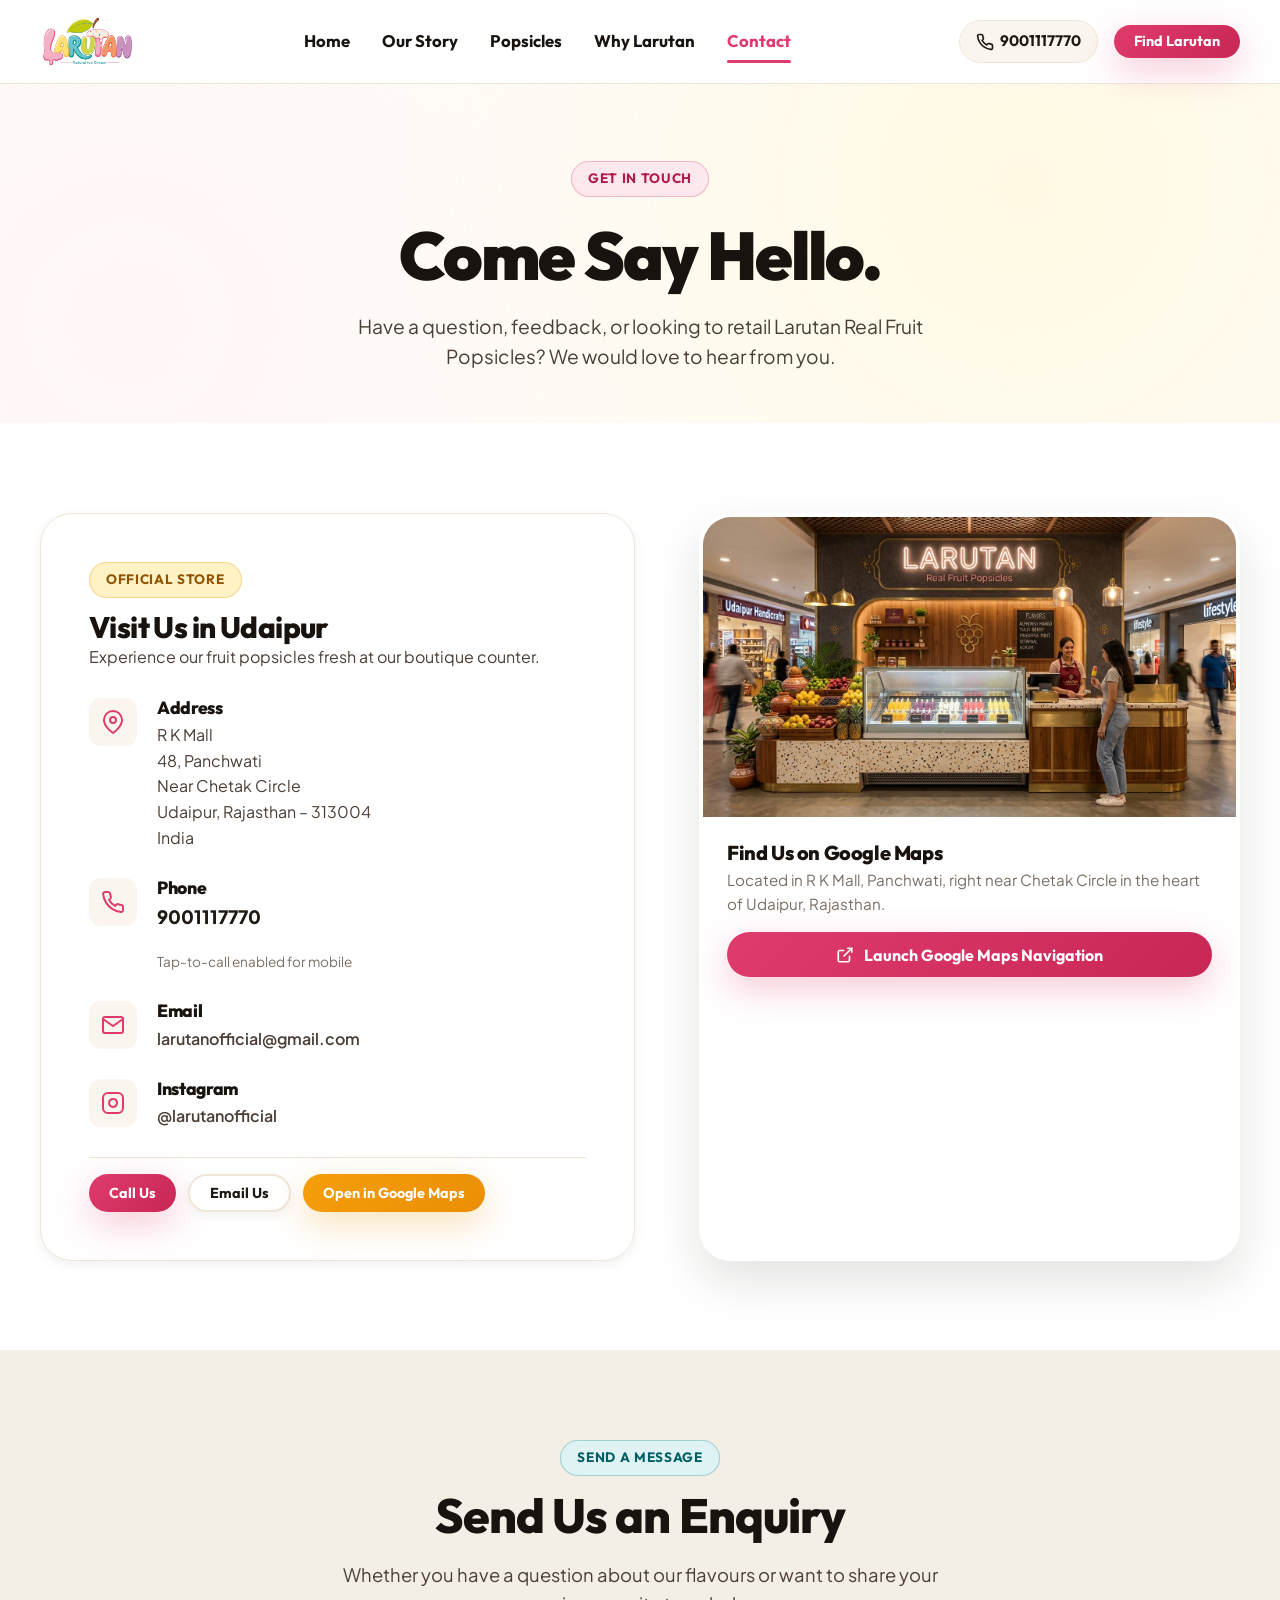
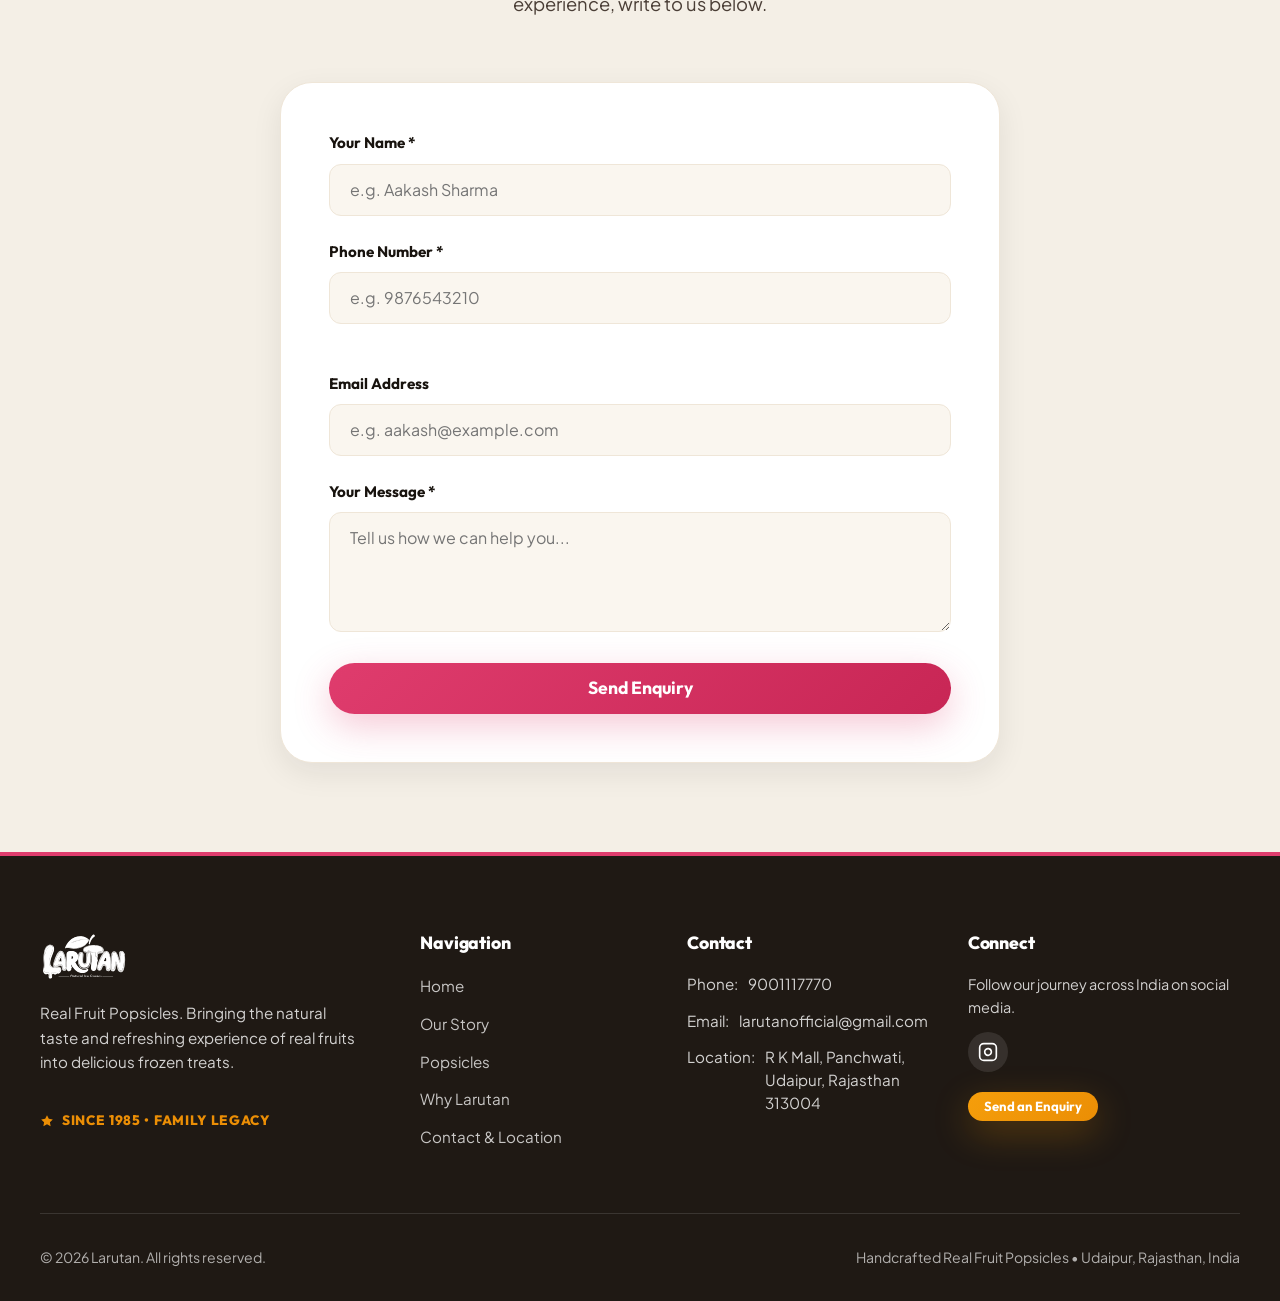
==== contact.html @ 9664867b "refactor(contact): remove business enquiry form and streamline contact channels" ====
<!DOCTYPE html>
<html lang="en">
<head>
  <meta charset="UTF-8">
  <meta name="viewport" content="width=device-width, initial-scale=1.0">
  <title>Contact Us | Larutan Real Fruit Popsicles — Udaipur, Rajasthan</title>
  <meta name="description" content="Get in touch with Larutan Real Fruit Popsicles. Visit our store at R K Mall Panchwati Udaipur, call 9001117770, or send us an enquiry online.">
  <meta name="keywords" content="Contact Larutan, Larutan Udaipur address, Larutan phone number, R K Mall Udaipur ice cream, Real fruit popsicles Udaipur">
  <meta name="author" content="Larutan">

  <!-- Open Graph / Social Sharing -->
  <meta property="og:type" content="website">
  <meta property="og:url" content="https://larutan.in/contact.html">
  <meta property="og:title" content="Contact Us | Larutan Real Fruit Popsicles">
  <meta property="og:description" content="Visit us at R K Mall Udaipur or reach out by phone, email, or our online enquiry form.">
  <meta property="og:image" content="assets/images/storefront-udaipur.jpg">

  <!-- Favicon -->
  <link rel="icon" type="image/svg+xml" href="favicon.svg">

  <!-- Stylesheet -->
  <link rel="stylesheet" href="assets/css/main.css">
</head>
<body>

  <!-- Header -->
  <header class="site-header">
    <div class="container header-container">
      <a href="index.html" class="brand-logo" aria-label="Larutan Real Fruit Popsicles Home">
        <img src="assets/images/logo.svg" alt="Larutan — Real Fruit Popsicles" class="brand-logo-img" width="160" height="52">
      </a>

      <nav class="nav-desktop" aria-label="Main Navigation">
        <a href="index.html" class="nav-link">Home</a>
        <a href="story.html" class="nav-link">Our Story</a>
        <a href="popsicles.html" class="nav-link">Popsicles</a>
        <a href="why-larutan.html" class="nav-link">Why Larutan</a>
        <a href="contact.html" class="nav-link active">Contact</a>
      </nav>

      <div class="header-actions">
        <a href="tel:9001117770" class="header-phone-link" aria-label="Call Larutan">
          <svg width="18" height="18" viewBox="0 0 24 24" fill="none" stroke="currentColor" stroke-width="2.2" stroke-linecap="round" stroke-linejoin="round">
            <path d="M22 16.92v3a2 2 0 0 1-2.18 2 19.79 19.79 0 0 1-8.63-3.07 19.5 19.5 0 0 1-6-6 19.79 19.79 0 0 1-3.07-8.67A2 2 0 0 1 4.11 2h3a2 2 0 0 1 2 1.72 12.84 12.84 0 0 0 .7 2.81 2 2 0 0 1-.45 2.11L8.09 9.91a16 16 0 0 0 6 6l1.27-1.27a2 2 0 0 1 2.11-.45 12.84 12.84 0 0 0 2.81.7A2 2 0 0 1 22 16.92z"></path>
          </svg>
          <span>9001117770</span>
        </a>
        <a href="contact.html" class="btn btn-primary btn-sm">Find Larutan</a>

        <button class="hamburger-btn" aria-label="Toggle Mobile Menu" aria-expanded="false" aria-controls="mobile-drawer">
          <span class="hamburger-line"></span>
          <span class="hamburger-line"></span>
          <span class="hamburger-line"></span>
        </button>
      </div>
    </div>
  </header>

  <!-- Mobile Drawer -->
  <div class="drawer-overlay"></div>
  <aside class="mobile-drawer" id="mobile-drawer" aria-label="Mobile Navigation Drawer">
    <div class="mobile-drawer-top">
      <nav class="mobile-nav-list">
        <a href="index.html" class="mobile-nav-link">Home</a>
        <a href="story.html" class="mobile-nav-link">Our Story</a>
        <a href="popsicles.html" class="mobile-nav-link">Popsicles</a>
        <a href="why-larutan.html" class="mobile-nav-link">Why Larutan</a>
        <a href="contact.html" class="mobile-nav-link active">Contact</a>
      </nav>
    </div>
    <div class="mobile-drawer-footer">
      <a href="tel:9001117770" class="mobile-contact-pill">
        <svg width="20" height="20" viewBox="0 0 24 24" fill="none" stroke="currentColor" stroke-width="2">
          <path d="M22 16.92v3a2 2 0 0 1-2.18 2 19.79 19.79 0 0 1-8.63-3.07 19.5 19.5 0 0 1-6-6 19.79 19.79 0 0 1-3.07-8.67A2 2 0 0 1 4.11 2h3a2 2 0 0 1 2 1.72 12.84 12.84 0 0 0 .7 2.81 2 2 0 0 1-.45 2.11L8.09 9.91a16 16 0 0 0 6 6l1.27-1.27a2 2 0 0 1 2.11-.45 12.84 12.84 0 0 0 2.81.7A2 2 0 0 1 22 16.92z"></path>
        </svg>
        <span>9001117770</span>
      </a>
      <a href="mailto:larutanofficial@gmail.com" class="mobile-contact-pill">
        <svg width="20" height="20" viewBox="0 0 24 24" fill="none" stroke="currentColor" stroke-width="2">
          <path d="M4 4h16c1.1 0 2 .9 2 2v12c0 1.1-.9 2-2 2H4c-1.1 0-2-.9-2-2V6c0-1.1.9-2 2-2z"></path>
          <polyline points="22,6 12,13 2,6"></polyline>
        </svg>
        <span>larutanofficial@gmail.com</span>
      </a>
      <a href="contact.html" class="btn btn-primary" style="width: 100%; margin-top: 0.5rem;">Visit Us in Udaipur</a>
    </div>
  </aside>

  <main>
    <!-- Page Hero -->
    <section class="page-hero">
      <div class="container">
        <span class="badge badge-strawberry" style="margin-bottom: 1.25rem;">Get in Touch</span>
        <h1 class="page-hero-title">Come Say Hello.</h1>
        <p class="page-hero-subtitle">
          Have a question, feedback, or looking to retail Larutan Real Fruit Popsicles? We would love to hear from you.
        </p>
      </div>
    </section>

    <!-- Contact Details & Map Grid -->
    <section class="section section-white">
      <div class="container contact-grid">

        <!-- Left Column: Contact Cards -->
        <div class="contact-info-card">
          <div>
            <span class="badge badge-heritage" style="margin-bottom: 0.75rem;">Official Store</span>
            <h3>Visit Us in Udaipur</h3>
            <p>Experience our fruit popsicles fresh at our boutique counter.</p>
          </div>

          <!-- Address -->
          <div class="contact-detail-item">
            <div class="contact-icon">
              <svg width="24" height="24" viewBox="0 0 24 24" fill="none" stroke="currentColor" stroke-width="2">
                <path d="M21 10c0 7-9 13-9 13s-9-6-9-13a9 9 0 0 1 18 0z"></path>
                <circle cx="12" cy="10" r="3"></circle>
              </svg>
            </div>
            <div class="contact-detail-content">
              <h4>Address</h4>
              <p>
                R K Mall<br>
                48, Panchwati<br>
                Near Chetak Circle<br>
                Udaipur, Rajasthan – 313004<br>
                India
              </p>
            </div>
          </div>

          <!-- Phone -->
          <div class="contact-detail-item">
            <div class="contact-icon">
              <svg width="24" height="24" viewBox="0 0 24 24" fill="none" stroke="currentColor" stroke-width="2">
                <path d="M22 16.92v3a2 2 0 0 1-2.18 2 19.79 19.79 0 0 1-8.63-3.07 19.5 19.5 0 0 1-6-6 19.79 19.79 0 0 1-3.07-8.67A2 2 0 0 1 4.11 2h3a2 2 0 0 1 2 1.72 12.84 12.84 0 0 0 .7 2.81 2 2 0 0 1-.45 2.11L8.09 9.91a16 16 0 0 0 6 6l1.27-1.27a2 2 0 0 1 2.11-.45 12.84 12.84 0 0 0 2.81.7A2 2 0 0 1 22 16.92z"></path>
              </svg>
            </div>
            <div class="contact-detail-content">
              <h4>Phone</h4>
              <p><a href="tel:9001117770" style="font-weight: 800; color: var(--text-dark); font-size: 1.15rem;">9001117770</a></p>
              <span style="font-size: 0.85rem; color: var(--text-muted);">Tap-to-call enabled for mobile</span>
            </div>
          </div>

          <!-- Email -->
          <div class="contact-detail-item">
            <div class="contact-icon">
              <svg width="24" height="24" viewBox="0 0 24 24" fill="none" stroke="currentColor" stroke-width="2">
                <path d="M4 4h16c1.1 0 2 .9 2 2v12c0 1.1-.9 2-2 2H4c-1.1 0-2-.9-2-2V6c0-1.1.9-2 2-2z"></path>
                <polyline points="22,6 12,13 2,6"></polyline>
              </svg>
            </div>
            <div class="contact-detail-content">
              <h4>Email</h4>
              <p><a href="mailto:larutanofficial@gmail.com" style="font-weight: 600;">larutanofficial@gmail.com</a></p>
            </div>
          </div>

          <!-- Instagram -->
          <div class="contact-detail-item">
            <div class="contact-icon">
              <svg width="24" height="24" viewBox="0 0 24 24" fill="none" stroke="currentColor" stroke-width="2">
                <rect x="2" y="2" width="20" height="20" rx="5" ry="5"></rect>
                <path d="M16 11.37A4 4 0 1 1 12.63 8 4 4 0 0 1 16 11.37z"></path>
                <line x1="17.5" y1="6.5" x2="17.51" y2="6.5"></line>
              </svg>
            </div>
            <div class="contact-detail-content">
              <h4>Instagram</h4>
              <p><a href="https://www.instagram.com/larutanofficial" target="_blank" rel="noopener noreferrer" style="font-weight: 600;">@larutanofficial</a></p>
            </div>
          </div>

          <div class="contact-actions-bar">
            <a href="tel:9001117770" class="btn btn-primary btn-sm">Call Us</a>
            <a href="mailto:larutanofficial@gmail.com" class="btn btn-secondary btn-sm">Email Us</a>
            <a href="https://share.google/eqdsOeeqn8STSRf2m" target="_blank" rel="noopener noreferrer" class="btn btn-mango btn-sm">Open in Google Maps</a>
          </div>
        </div>

        <!-- Right Column: Interactive Storefront Showcase & Google Maps -->
        <div class="storefront-showcase">
          <img src="assets/images/storefront-udaipur.jpg" alt="Larutan Boutique at R K Mall Panchwati Udaipur" class="storefront-img" width="600" height="340">
          <div class="storefront-meta">
            <h4>Find Us on Google Maps</h4>
            <p>
              Located in R K Mall, Panchwati, right near Chetak Circle in the heart of Udaipur, Rajasthan.
            </p>
            <div style="margin-top: 1rem;">
              <a href="https://share.google/eqdsOeeqn8STSRf2m" target="_blank" rel="noopener noreferrer" class="btn btn-primary" style="width: 100%;">
                <svg width="18" height="18" viewBox="0 0 24 24" fill="none" stroke="currentColor" stroke-width="2.2">
                  <path d="M18 13v6a2 2 0 0 1-2 2H5a2 2 0 0 1-2-2V8a2 2 0 0 1 2-2h6"></path>
                  <polyline points="15 3 21 3 21 9"></polyline>
                  <line x1="10" y1="14" x2="21" y2="3"></line>
                </svg>
                Launch Google Maps Navigation
              </a>
            </div>
          </div>
        </div>

      </div>
    </section>

    <!-- Enquiry Form Section -->
    <section class="section section-sand" id="enquiry">
      <div class="container" style="max-width: 800px;">
        <div class="section-header">
          <span class="badge badge-teal section-pretitle">Send a Message</span>
          <h2 class="section-title">Send Us an Enquiry</h2>
          <p class="section-desc">
            Whether you have a question about our flavours or want to share your experience, write to us below.
          </p>
        </div>

        <div class="form-card">
          <form class="larutan-form" novalidate>
            <div class="form-group">
              <label for="enquiry-name" class="form-label">Your Name *</label>
              <input type="text" id="enquiry-name" name="name" class="form-control" placeholder="e.g. Aakash Sharma" required>
            </div>

            <div style="display: grid; grid-template-columns: 1fr; gap: 1.5rem;" class="form-grid-2">
              <div class="form-group">
                <label for="enquiry-phone" class="form-label">Phone Number *</label>
                <input type="tel" id="enquiry-phone" name="phone" class="form-control" placeholder="e.g. 9876543210" required>
              </div>

              <div class="form-group">
                <label for="enquiry-email" class="form-label">Email Address</label>
                <input type="email" id="enquiry-email" name="email" class="form-control" placeholder="e.g. aakash@example.com">
              </div>
            </div>

            <div class="form-group">
              <label for="enquiry-message" class="form-label">Your Message *</label>
              <textarea id="enquiry-message" name="message" class="form-control" placeholder="Tell us how we can help you..." rows="4" required></textarea>
            </div>

            <button type="submit" class="btn btn-primary btn-lg" style="width: 100%;">
              Send Enquiry
            </button>
          </form>
        </div>
      </div>
    </section>

  </main>

  <!-- Footer -->
  <footer class="site-footer">
    <div class="container">
      <div class="footer-top-grid">
        <div class="footer-brand-col">
          <a href="index.html" aria-label="Larutan Home">
            <img src="assets/images/logo.svg" alt="Larutan" class="footer-logo-img" width="150" height="50">
          </a>
          <p class="footer-brand-tagline">
            Real Fruit Popsicles. Bringing the natural taste and refreshing experience of real fruits into delicious frozen treats.
          </p>
          <div class="footer-legacy-badge">
            <svg width="14" height="14" viewBox="0 0 24 24" fill="currentColor">
              <path d="M12 2l3.09 6.26L22 9.27l-5 4.87 1.18 6.88L12 17.77l-6.18 3.25L7 14.14 2 9.27l6.91-1.01L12 2z"/>
            </svg>
            Since 1985 • Family Legacy
          </div>
        </div>

        <div>
          <h4 class="footer-col-title">Navigation</h4>
          <ul class="footer-nav-list">
            <li><a href="index.html" class="footer-nav-link">Home</a></li>
            <li><a href="story.html" class="footer-nav-link">Our Story</a></li>
            <li><a href="popsicles.html" class="footer-nav-link">Popsicles</a></li>
            <li><a href="why-larutan.html" class="footer-nav-link">Why Larutan</a></li>
            <li><a href="contact.html" class="footer-nav-link">Contact & Location</a></li>
          </ul>
        </div>

        <div>
          <h4 class="footer-col-title">Contact</h4>
          <ul class="footer-contact-list">
            <li class="footer-contact-item">
              <span>Phone:</span>
              <a href="tel:9001117770">9001117770</a>
            </li>
            <li class="footer-contact-item">
              <span>Email:</span>
              <a href="mailto:larutanofficial@gmail.com">larutanofficial@gmail.com</a>
            </li>
            <li class="footer-contact-item">
              <span>Location:</span>
              <span>R K Mall, Panchwati, Udaipur, Rajasthan 313004</span>
            </li>
          </ul>
        </div>

        <div>
          <h4 class="footer-col-title">Connect</h4>
          <p style="font-size: 0.9rem; opacity: 0.8; margin-bottom: 0.75rem;">
            Follow our journey across India on social media.
          </p>
          <div class="footer-social-box">
            <a href="https://www.instagram.com/larutanofficial" target="_blank" rel="noopener noreferrer" class="footer-social-link" aria-label="Larutan on Instagram">
              <svg width="20" height="20" viewBox="0 0 24 24" fill="none" stroke="currentColor" stroke-width="2">
                <rect x="2" y="2" width="20" height="20" rx="5" ry="5"></rect>
                <path d="M16 11.37A4 4 0 1 1 12.63 8 4 4 0 0 1 16 11.37z"></path>
                <line x1="17.5" y1="6.5" x2="17.51" y2="6.5"></line>
              </svg>
            </a>
          </div>
          <div style="margin-top: 1.25rem;">
            <a href="contact.html#enquiry" class="btn btn-mango btn-sm" style="font-size: 0.82rem; padding: 0.5rem 1rem;">Send an Enquiry</a>
          </div>
        </div>
      </div>

      <div class="footer-bottom">
        <div>
          © 2026 Larutan. All rights reserved.
        </div>
        <div>
          Handcrafted Real Fruit Popsicles • Udaipur, Rajasthan, India
        </div>
      </div>
    </div>
  </footer>

  <script src="assets/js/main.js"></script>
</body>
</html>
---- assets/css/main.css ----
/* ==========================================================================
   LARUTAN — REAL FRUIT POPSICLES
   Premium Brand Website Stylesheet
   Designed with Indian Fruit Culture, Summer Nostalgia & Modern FMCG Branding
   ========================================================================== */

/* --- Google Fonts Import --- */
@import url("https://fonts.googleapis.com/css2?family=Outfit:wght@400;500;600;700;800;900&family=Plus+Jakarta+Sans:wght@400;500;600;700;800&display=swap");

/* --- CSS Variables / Design Tokens --- */
:root {
  /* Neutral / Surface Palette */
  --bg-cream: #FFFDF9;
  --bg-warm: #FAF6EF;
  --bg-sand: #F4EFE6;
  --bg-white: #FFFFFF;
  --surface-card: #FFFFFF;
  --surface-translucent: rgba(255, 255, 255, 0.88);
  --surface-dark-translucent: rgba(31, 25, 20, 0.85);

  /* Typography / Text Palette */
  --text-dark: #1F1914;
  --text-heading: #18130E;
  --text-body: #4A3E36;
  --text-muted: #7A6F66;
  --text-light: #FAF6EF;

  /* Fruit Accent Palette (Harmonized with Larutan Logo) */
  --mango-primary: #EB8E05;
  --mango-light: #FFF2C4;
  --mango-glow: rgba(235, 142, 5, 0.25);

  --strawberry-primary: #DF3C6D;
  --strawberry-light: #FDE8EE;
  --strawberry-glow: rgba(223, 60, 109, 0.25);

  --watermelon-primary: #E0432C;
  --watermelon-light: #FDEAE7;
  --watermelon-glow: rgba(224, 67, 44, 0.25);

  --lime-primary: #6E9922;
  --lime-light: #EFF6E2;
  --lime-glow: rgba(110, 153, 34, 0.25);

  --teal-primary: #008289;
  --teal-light: #E0F3F4;
  --teal-glow: rgba(0, 130, 137, 0.25);

  --jamun-primary: #933C89;
  --jamun-light: #F6EAF4;
  --jamun-glow: rgba(147, 60, 137, 0.25);

  /* Borders & Dividers */
  --border-subtle: #EFE6D8;
  --border-focus: #DF3C6D;

  /* Elevation Shadows */
  --shadow-xs: 0 1px 3px rgba(31, 25, 20, 0.05);
  --shadow-sm: 0 4px 12px rgba(31, 25, 20, 0.06);
  --shadow-md: 0 10px 30px rgba(31, 25, 20, 0.08);
  --shadow-lg: 0 20px 48px rgba(31, 25, 20, 0.12);
  --shadow-glow-strawberry: 0 12px 36px rgba(223, 60, 109, 0.28);
  --shadow-glow-mango: 0 12px 36px rgba(235, 142, 5, 0.28);
  --shadow-glow-teal: 0 12px 36px rgba(0, 130, 137, 0.28);

  /* Radii */
  --radius-xs: 6px;
  --radius-sm: 12px;
  --radius-md: 20px;
  --radius-lg: 32px;
  --radius-xl: 44px;
  --radius-pill: 9999px;

  /* Typography */
  --font-heading: "Outfit", -apple-system, BlinkMacSystemFont, "Segoe UI", sans-serif;
  --font-body: "Plus Jakarta Sans", -apple-system, BlinkMacSystemFont, "Segoe UI", sans-serif;

  /* Layout */
  --max-width: 1280px;
  --header-height: 84px;
  --header-height-mobile: 72px;

  /* Transitions */
  --ease-spring: cubic-bezier(0.175, 0.885, 0.32, 1.275);
  --ease-smooth: cubic-bezier(0.16, 1, 0.3, 1);
}

/* --- Base & Reset --- */
*, *::before, *::after {
  box-sizing: border-box;
  margin: 0;
  padding: 0;
}

html {
  font-size: 16px;
  scroll-behavior: smooth;
  -webkit-font-smoothing: antialiased;
  -moz-osx-font-smoothing: grayscale;
}

body {
  font-family: var(--font-body);
  color: var(--text-body);
  background-color: var(--bg-cream);
  line-height: 1.6;
  overflow-x: hidden;
  position: relative;
  min-height: 100vh;
  display: flex;
  flex-direction: column;
}

img, svg {
  display: block;
  max-width: 100%;
  height: auto;
}

a {
  color: inherit;
  text-decoration: none;
  transition: color 0.2s ease, opacity 0.2s ease;
}

button, input, textarea, select {
  font-family: inherit;
  font-size: inherit;
  color: inherit;
  border: none;
  background: none;
}

button {
  cursor: pointer;
}

ul, ol {
  list-style: none;
}

/* Accessible Focus States */
:focus-visible {
  outline: 3px solid var(--border-focus);
  outline-offset: 3px;
}

/* --- Container Utility --- */
.container {
  width: 100%;
  max-width: var(--max-width);
  margin-left: auto;
  margin-right: auto;
  padding-left: clamp(1rem, 4vw, 2.5rem);
  padding-right: clamp(1rem, 4vw, 2.5rem);
}

/* --- Typography Hierarchy --- */
h1, h2, h3, h4, h5, h6 {
  font-family: var(--font-heading);
  color: var(--text-heading);
  line-height: 1.15;
  font-weight: 800;
  letter-spacing: -0.02em;
}

h1 {
  font-size: clamp(2.4rem, 5.5vw, 4.2rem);
  font-weight: 900;
  letter-spacing: -0.03em;
}

h2 {
  font-size: clamp(2rem, 3.8vw, 3rem);
}

h3 {
  font-size: clamp(1.4rem, 2.4vw, 1.85rem);
}

h4 {
  font-size: 1.25rem;
}

p {
  margin-bottom: 1rem;
}

p:last-child {
  margin-bottom: 0;
}

.text-lead {
  font-size: clamp(1.05rem, 1.5vw, 1.25rem);
  line-height: 1.65;
  color: var(--text-body);
}

.text-muted {
  color: var(--text-muted);
}

.text-mango { color: var(--mango-primary); }
.text-strawberry { color: var(--strawberry-primary); }
.text-teal { color: var(--teal-primary); }
.text-lime { color: var(--lime-primary); }

/* --- Badges & Pills --- */
.badge {
  display: inline-flex;
  align-items: center;
  gap: 0.5rem;
  padding: 0.4rem 1rem;
  border-radius: var(--radius-pill);
  font-family: var(--font-heading);
  font-size: 0.85rem;
  font-weight: 700;
  text-transform: uppercase;
  letter-spacing: 0.05em;
  background-color: var(--bg-warm);
  color: var(--text-dark);
  border: 1px solid var(--border-subtle);
}

.badge-heritage {
  background-color: var(--mango-light);
  color: #925300;
  border-color: rgba(235, 142, 5, 0.3);
}

.badge-strawberry {
  background-color: var(--strawberry-light);
  color: #B21B47;
  border-color: rgba(223, 60, 109, 0.3);
}

.badge-teal {
  background-color: var(--teal-light);
  color: #005F64;
  border-color: rgba(0, 130, 137, 0.3);
}

.badge-lime {
  background-color: var(--lime-light);
  color: #4C6F12;
  border-color: rgba(110, 153, 34, 0.3);
}

/* --- Buttons --- */
.btn {
  display: inline-flex;
  align-items: center;
  justify-content: center;
  gap: 0.6rem;
  padding: 0.85rem 1.8rem;
  border-radius: var(--radius-pill);
  font-family: var(--font-heading);
  font-size: 1rem;
  font-weight: 700;
  line-height: 1;
  text-align: center;
  white-space: nowrap;
  transition: all var(--ease-smooth) 0.25s;
  position: relative;
  overflow: hidden;
}

.btn:active {
  transform: scale(0.97);
}

.btn-primary {
  background: linear-gradient(135deg, var(--strawberry-primary) 0%, #C82655 100%);
  color: #FFFFFF;
  box-shadow: var(--shadow-glow-strawberry);
}

.btn-primary:hover {
  background: linear-gradient(135deg, #E84E7B 0%, var(--strawberry-primary) 100%);
  box-shadow: 0 14px 38px rgba(223, 60, 109, 0.4);
  transform: translateY(-2px);
  color: #FFFFFF;
}

.btn-secondary {
  background-color: var(--surface-card);
  color: var(--text-dark);
  border: 2px solid var(--border-subtle);
  box-shadow: var(--shadow-sm);
}

.btn-secondary:hover {
  background-color: var(--bg-warm);
  border-color: var(--text-dark);
  transform: translateY(-2px);
  box-shadow: var(--shadow-md);
}

.btn-mango {
  background: linear-gradient(135deg, #F59E0B 0%, var(--mango-primary) 100%);
  color: #FFFFFF;
  box-shadow: var(--shadow-glow-mango);
}

.btn-mango:hover {
  background: linear-gradient(135deg, #FFAE2B 0%, #F59E0B 100%);
  transform: translateY(-2px);
  color: #FFFFFF;
}

.btn-teal {
  background: linear-gradient(135deg, #00A3AC 0%, var(--teal-primary) 100%);
  color: #FFFFFF;
  box-shadow: var(--shadow-glow-teal);
}

.btn-teal:hover {
  background: linear-gradient(135deg, #00B8C2 0%, #00A3AC 100%);
  transform: translateY(-2px);
  color: #FFFFFF;
}

.btn-icon {
  width: 44px;
  height: 44px;
  padding: 0;
  border-radius: 50%;
  display: inline-flex;
  align-items: center;
  justify-content: center;
}

.btn-sm {
  padding: 0.6rem 1.25rem;
  font-size: 0.9rem;
}

.btn-lg {
  padding: 1.05rem 2.2rem;
  font-size: 1.1rem;
}

/* ==========================================================================
   NAVIGATION / HEADER
   ========================================================================== */
.site-header {
  position: sticky;
  top: 0;
  left: 0;
  width: 100%;
  height: var(--header-height);
  background-color: var(--surface-translucent);
  backdrop-filter: blur(16px);
  -webkit-backdrop-filter: blur(16px);
  border-bottom: 1px solid var(--border-subtle);
  z-index: 1000;
  transition: all 0.3s ease;
}

.site-header.scrolled {
  height: 72px;
  background-color: rgba(255, 253, 249, 0.96);
  box-shadow: var(--shadow-sm);
}

.header-container {
  display: flex;
  align-items: center;
  justify-content: space-between;
  height: 100%;
}

.brand-logo {
  display: flex;
  align-items: center;
  gap: 0.75rem;
  position: relative;
  z-index: 101;
}

.brand-logo-img {
  height: 52px;
  width: auto;
  transition: transform 0.3s var(--ease-spring);
}

.brand-logo:hover .brand-logo-img {
  transform: scale(1.04) rotate(-1deg);
}

.nav-desktop {
  display: none;
}

@media (min-width: 960px) {
  .nav-desktop {
    display: flex;
    align-items: center;
    gap: 2rem;
  }
}

.nav-link {
  font-family: var(--font-heading);
  font-size: 1.05rem;
  font-weight: 700;
  color: var(--text-heading);
  position: relative;
  padding: 0.5rem 0;
  transition: color 0.2s ease;
}

.nav-link::after {
  content: "";
  position: absolute;
  bottom: 0;
  left: 0;
  width: 0;
  height: 3px;
  background: var(--strawberry-primary);
  border-radius: 2px;
  transition: width 0.25s var(--ease-smooth);
}

.nav-link:hover,
.nav-link.active {
  color: var(--strawberry-primary);
}

.nav-link:hover::after,
.nav-link.active::after {
  width: 100%;
}

.header-actions {
  display: flex;
  align-items: center;
  gap: 1rem;
}

.header-phone-link {
  display: none;
  align-items: center;
  gap: 0.4rem;
  font-family: var(--font-heading);
  font-size: 0.95rem;
  font-weight: 700;
  color: var(--text-dark);
  padding: 0.5rem 1rem;
  background: var(--bg-warm);
  border-radius: var(--radius-pill);
  border: 1px solid var(--border-subtle);
  transition: background 0.2s ease;
}

.header-phone-link:hover {
  background: var(--mango-light);
  color: var(--text-dark);
}

@media (min-width: 1120px) {
  .header-phone-link {
    display: inline-flex;
  }
}

/* Mobile Hamburger */
.hamburger-btn {
  display: flex;
  flex-direction: column;
  justify-content: center;
  align-items: center;
  width: 44px;
  height: 44px;
  border-radius: var(--radius-sm);
  background-color: var(--bg-warm);
  border: 1px solid var(--border-subtle);
  gap: 5px;
  cursor: pointer;
  z-index: 1010;
}

@media (min-width: 960px) {
  .hamburger-btn {
    display: none;
  }
}

.hamburger-line {
  width: 22px;
  height: 2.5px;
  background-color: var(--text-dark);
  border-radius: 2px;
  transition: transform 0.3s var(--ease-smooth), opacity 0.3s ease;
}

.hamburger-btn.active .hamburger-line:nth-child(1) {
  transform: translateY(7.5px) rotate(45deg);
}

.hamburger-btn.active .hamburger-line:nth-child(2) {
  opacity: 0;
}

.hamburger-btn.active .hamburger-line:nth-child(3) {
  transform: translateY(-7.5px) rotate(-45deg);
}

/* Mobile Drawer */
.mobile-drawer {
  position: fixed;
  top: 0;
  right: -100%;
  width: 100%;
  max-width: 380px;
  height: 100vh;
  background-color: var(--bg-cream);
  z-index: 1005;
  padding: 5.5rem 2rem 2.5rem;
  display: flex;
  flex-direction: column;
  justify-content: space-between;
  box-shadow: var(--shadow-lg);
  transition: right 0.4s var(--ease-smooth);
  overflow-y: auto;
}

.mobile-drawer.open {
  right: 0;
}

.drawer-overlay {
  position: fixed;
  inset: 0;
  background-color: rgba(31, 25, 20, 0.4);
  backdrop-filter: blur(4px);
  z-index: 1002;
  opacity: 0;
  visibility: hidden;
  transition: opacity 0.3s ease, visibility 0.3s ease;
}

.drawer-overlay.active {
  opacity: 1;
  visibility: visible;
}

.mobile-nav-list {
  display: flex;
  flex-direction: column;
  gap: 1.25rem;
}

.mobile-nav-link {
  font-family: var(--font-heading);
  font-size: 1.5rem;
  font-weight: 800;
  color: var(--text-heading);
  display: inline-block;
  transition: color 0.2s ease, transform 0.2s ease;
}

.mobile-nav-link:hover,
.mobile-nav-link.active {
  color: var(--strawberry-primary);
  transform: translateX(6px);
}

.mobile-drawer-footer {
  border-top: 1px solid var(--border-subtle);
  padding-top: 1.5rem;
  display: flex;
  flex-direction: column;
  gap: 1rem;
}

.mobile-contact-pill {
  display: flex;
  align-items: center;
  gap: 0.75rem;
  font-size: 0.95rem;
  font-weight: 600;
  color: var(--text-dark);
}

/* ==========================================================================
   HERO SECTION
   ========================================================================== */
.hero-section {
  position: relative;
  padding: clamp(2rem, 5vw, 4.5rem) 0 clamp(3rem, 6vw, 6rem);
  background: radial-gradient(circle at 80% 20%, rgba(255, 242, 196, 0.5) 0%, transparent 60%),
              radial-gradient(circle at 10% 80%, rgba(253, 232, 238, 0.4) 0%, transparent 50%),
              var(--bg-cream);
  overflow: hidden;
}

.hero-grid {
  display: grid;
  grid-template-columns: 1fr;
  gap: 2.5rem;
  align-items: center;
}

@media (min-width: 960px) {
  .hero-grid {
    grid-template-columns: 1.15fr 1fr;
    gap: 3.5rem;
  }
}

.hero-content {
  display: flex;
  flex-direction: column;
  align-items: flex-start;
  z-index: 2;
}

.hero-tagline {
  display: inline-flex;
  align-items: center;
  gap: 0.5rem;
  margin-bottom: 1.25rem;
}

.hero-title {
  margin-bottom: 1.25rem;
}

.hero-title .title-accent {
  background: linear-gradient(135deg, var(--strawberry-primary) 0%, var(--mango-primary) 100%);
  -webkit-background-clip: text;
  -webkit-text-fill-color: transparent;
  display: inline-block;
}

.hero-desc {
  font-size: clamp(1.1rem, 1.8vw, 1.35rem);
  line-height: 1.6;
  color: var(--text-body);
  margin-bottom: 2rem;
  max-width: 540px;
}

.hero-cta-group {
  display: flex;
  flex-wrap: wrap;
  align-items: center;
  gap: 1rem;
  margin-bottom: 2.5rem;
}

.hero-trust-bar {
  display: flex;
  flex-wrap: wrap;
  align-items: center;
  gap: 1.5rem;
  padding-top: 1.5rem;
  border-top: 1px solid var(--border-subtle);
  width: 100%;
}

.trust-item {
  display: flex;
  align-items: center;
  gap: 0.6rem;
  font-size: 0.9rem;
  font-weight: 700;
  font-family: var(--font-heading);
  color: var(--text-muted);
}

.trust-item svg {
  color: var(--teal-primary);
  flex-shrink: 0;
}

/* Hero Media Showcase */
.hero-media {
  position: relative;
  z-index: 2;
}

.hero-image-wrapper {
  position: relative;
  border-radius: var(--radius-lg);
  overflow: hidden;
  box-shadow: var(--shadow-lg);
  background-color: var(--surface-card);
  border: 4px solid #FFFFFF;
  transition: transform 0.4s var(--ease-smooth);
}

.hero-image-wrapper:hover {
  transform: translateY(-4px);
}

.hero-image {
  width: 100%;
  height: auto;
  object-fit: cover;
  display: block;
}

.floating-badge {
  position: absolute;
  padding: 0.85rem 1.25rem;
  background-color: var(--surface-translucent);
  backdrop-filter: blur(12px);
  border-radius: var(--radius-md);
  box-shadow: var(--shadow-md);
  border: 1px solid rgba(255, 255, 255, 0.6);
  z-index: 3;
  animation: floatSlow 4s ease-in-out infinite;
}

.floating-badge-bottom {
  bottom: -15px;
  left: 20px;
  display: flex;
  align-items: center;
  gap: 0.75rem;
}

.floating-badge-top {
  top: 20px;
  right: -10px;
  animation-delay: 2s;
  background-color: #FFFFFF;
}

@keyframes floatSlow {
  0%, 100% { transform: translateY(0); }
  50% { transform: translateY(-8px); }
}

/* ==========================================================================
   SECTION COMMON STYLES
   ========================================================================== */
.section {
  padding: clamp(3.5rem, 7vw, 6.5rem) 0;
  position: relative;
}

.section-warm {
  background-color: var(--bg-warm);
}

.section-sand {
  background-color: var(--bg-sand);
}

.section-white {
  background-color: var(--bg-white);
}

.section-header {
  text-align: center;
  max-width: 680px;
  margin: 0 auto clamp(2.5rem, 5vw, 4rem);
}

.section-header.text-left {
  text-align: left;
  margin-left: 0;
}

.section-pretitle {
  margin-bottom: 0.75rem;
}

.section-title {
  margin-bottom: 1rem;
}

.section-desc {
  font-size: 1.15rem;
  color: var(--text-body);
}

/* ==========================================================================
   BRAND INTRO SECTION ("Fruit. Frozen. Fun.")
   ========================================================================== */
.brand-intro-grid {
  display: grid;
  grid-template-columns: 1fr;
  gap: 3rem;
  align-items: center;
}

@media (min-width: 960px) {
  .brand-intro-grid {
    grid-template-columns: 1fr 1fr;
    gap: 4rem;
  }
}

.brand-intro-card {
  background-color: var(--surface-card);
  padding: clamp(2rem, 4vw, 3rem);
  border-radius: var(--radius-lg);
  border: 1px solid var(--border-subtle);
  box-shadow: var(--shadow-sm);
}

.fruit-feature-list {
  display: grid;
  grid-template-columns: 1fr 1fr;
  gap: 1.5rem;
  margin-top: 2rem;
}

.fruit-feature-item {
  display: flex;
  flex-direction: column;
  gap: 0.4rem;
}

.fruit-feature-num {
  font-family: var(--font-heading);
  font-size: 2rem;
  font-weight: 900;
  color: var(--strawberry-primary);
  line-height: 1;
}

.fruit-feature-title {
  font-family: var(--font-heading);
  font-size: 1.1rem;
  font-weight: 800;
  color: var(--text-heading);
}

.fruit-feature-desc {
  font-size: 0.9rem;
  color: var(--text-muted);
}

/* ==========================================================================
   FLAVOUR DISCOVERY GRID
   ========================================================================== */
.flavour-grid {
  display: grid;
  grid-template-columns: repeat(auto-fit, minmax(280px, 1fr));
  gap: 2rem;
}

.flavour-card {
  background-color: var(--surface-card);
  border-radius: var(--radius-lg);
  overflow: hidden;
  border: 1px solid var(--border-subtle);
  box-shadow: var(--shadow-sm);
  transition: all 0.35s var(--ease-smooth);
  display: flex;
  flex-direction: column;
  position: relative;
}

.flavour-card:hover {
  transform: translateY(-8px);
  box-shadow: var(--shadow-lg);
  border-color: var(--card-accent, var(--strawberry-primary));
}

.flavour-media {
  position: relative;
  aspect-ratio: 4/3;
  overflow: hidden;
  background-color: var(--bg-warm);
}

.flavour-img {
  width: 100%;
  height: 100%;
  object-fit: cover;
  transition: transform 0.5s var(--ease-smooth);
}

.flavour-card:hover .flavour-img {
  transform: scale(1.06);
}

.flavour-badge-overlay {
  position: absolute;
  top: 16px;
  left: 16px;
  z-index: 2;
}

.flavour-body {
  padding: 1.75rem;
  display: flex;
  flex-direction: column;
  flex-grow: 1;
}

.flavour-meta {
  display: flex;
  align-items: center;
  justify-content: space-between;
  margin-bottom: 0.5rem;
}

.flavour-fruit-tag {
  font-family: var(--font-heading);
  font-size: 0.85rem;
  font-weight: 700;
  text-transform: uppercase;
  letter-spacing: 0.05em;
  color: var(--card-accent, var(--text-muted));
}

.flavour-name {
  font-size: 1.5rem;
  font-weight: 800;
  margin-bottom: 0.75rem;
  color: var(--text-heading);
}

.flavour-desc {
  font-size: 0.95rem;
  color: var(--text-body);
  line-height: 1.5;
  margin-bottom: 1.25rem;
  flex-grow: 1;
}

.flavour-footer {
  border-top: 1px solid var(--border-subtle);
  padding-top: 1rem;
  display: flex;
  align-items: center;
  justify-content: space-between;
}

.flavour-note {
  font-size: 0.82rem;
  font-weight: 600;
  color: var(--text-muted);
}

/* Card Accent Theming for Official Flavours */
.flavour-card[data-flavour="rasila-raja"],
.flavour-card[data-flavour="mango"] { --card-accent: var(--mango-primary); }

.flavour-card[data-flavour="laal-lazzat"],
.flavour-card[data-flavour="strawberry"] { --card-accent: var(--strawberry-primary); }

.flavour-card[data-flavour="jamnu-jhatka"],
.flavour-card[data-flavour="jamun"] { --card-accent: var(--jamun-primary); }

.flavour-card[data-flavour="pineapple-punch"],
.flavour-card[data-flavour="pineapple"] { --card-accent: #EAB308; }

.flavour-card[data-flavour="kiwi-kick"],
.flavour-card[data-flavour="kiwi"] { --card-accent: #84CC16; }

.flavour-card[data-flavour="peru-pataka"],
.flavour-card[data-flavour="peru"] { --card-accent: #FB7185; }

.flavour-card[data-flavour="narangi-nasha"],
.flavour-card[data-flavour="narangi"] { --card-accent: #F97316; }

.flavour-card[data-flavour="imli-inferno"],
.flavour-card[data-flavour="imli"] { --card-accent: #B45309; }

.flavour-card[data-flavour="herbal-hungama"],
.flavour-card[data-flavour="herbal"] { --card-accent: #10B981; }

.flavour-card[data-flavour="nariyal-nirvana"],
.flavour-card[data-flavour="nariyal"] { --card-accent: #0D9488; }

.flavour-card[data-flavour="falsa-fever"],
.flavour-card[data-flavour="falsa"] { --card-accent: #7E22CE; }

.flavour-card[data-flavour="falahar-fiesta"],
.flavour-card[data-flavour="falahar"] { --card-accent: #D97706; }

.flavour-card[data-flavour="passion-panga"],
.flavour-card[data-flavour="passion"] { --card-accent: #E11D48; }

.flavour-card[data-flavour="kiwi-strawberry"] { --card-accent: #E11D48; }

.flavour-card[data-flavour="tropical-twist"] { --card-accent: #F59E0B; }

/* Filter Bar (on Popsicles Page) */
.filter-bar {
  display: flex;
  flex-wrap: wrap;
  gap: 0.75rem;
  justify-content: center;
  margin-bottom: 2.5rem;
}

.filter-btn {
  padding: 0.6rem 1.4rem;
  border-radius: var(--radius-pill);
  font-family: var(--font-heading);
  font-weight: 700;
  font-size: 0.95rem;
  background-color: var(--surface-card);
  color: var(--text-body);
  border: 1px solid var(--border-subtle);
  transition: all 0.2s ease;
}

.filter-btn:hover,
.filter-btn.active {
  background-color: var(--text-dark);
  color: #FFFFFF;
  border-color: var(--text-dark);
}

/* ==========================================================================
   REAL FRUIT PROPOSITION SECTION ("You Can Taste the Difference")
   ========================================================================== */
.transformation-grid {
  display: grid;
  grid-template-columns: 1fr;
  gap: 2rem;
  margin-top: 2rem;
}

@media (min-width: 768px) {
  .transformation-grid {
    grid-template-columns: repeat(3, 1fr);
  }
}

.transformation-card {
  background-color: var(--surface-card);
  border-radius: var(--radius-lg);
  padding: 2.25rem 2rem;
  border: 1px solid var(--border-subtle);
  box-shadow: var(--shadow-sm);
  display: flex;
  flex-direction: column;
  align-items: flex-start;
  position: relative;
  transition: transform 0.3s ease;
}

.transformation-card:hover {
  transform: translateY(-4px);
}

.trans-step-badge {
  width: 44px;
  height: 44px;
  border-radius: 50%;
  background-color: var(--bg-warm);
  color: var(--text-dark);
  display: flex;
  align-items: center;
  justify-content: center;
  font-family: var(--font-heading);
  font-weight: 900;
  font-size: 1.15rem;
  margin-bottom: 1.5rem;
  border: 1px solid var(--border-subtle);
}

.transformation-card:nth-child(1) .trans-step-badge {
  background-color: var(--mango-light);
  color: var(--mango-primary);
}
.transformation-card:nth-child(2) .trans-step-badge {
  background-color: var(--strawberry-light);
  color: var(--strawberry-primary);
}
.transformation-card:nth-child(3) .trans-step-badge {
  background-color: var(--teal-light);
  color: var(--teal-primary);
}

.trans-title {
  font-size: 1.35rem;
  margin-bottom: 0.75rem;
}

.trans-desc {
  font-size: 0.95rem;
  color: var(--text-muted);
  line-height: 1.55;
}

/* ==========================================================================
   HERITAGE SECTION ("Since 1985. Still Making Things Refreshing")
   ========================================================================== */
.heritage-container {
  display: grid;
  grid-template-columns: 1fr;
  gap: 3.5rem;
  align-items: center;
}

@media (min-width: 960px) {
  .heritage-container {
    grid-template-columns: 1fr 1.1fr;
  }
}

.heritage-media {
  position: relative;
}

.heritage-img-box {
  border-radius: var(--radius-lg);
  overflow: hidden;
  box-shadow: var(--shadow-lg);
  border: 4px solid #FFFFFF;
}

.heritage-year-seal {
  position: absolute;
  bottom: -20px;
  right: -10px;
  background: var(--text-dark);
  color: #FFFFFF;
  padding: 1rem 1.5rem;
  border-radius: var(--radius-md);
  box-shadow: var(--shadow-md);
  font-family: var(--font-heading);
  text-align: center;
  z-index: 3;
}

.heritage-year-seal .year {
  font-size: 1.75rem;
  font-weight: 900;
  color: var(--mango-primary);
  line-height: 1;
}

.heritage-year-seal .label {
  font-size: 0.75rem;
  text-transform: uppercase;
  letter-spacing: 0.08em;
  opacity: 0.85;
}

/* Timeline Components */
.timeline {
  display: flex;
  flex-direction: column;
  gap: 2rem;
  position: relative;
  padding-left: 2rem;
  margin-top: 1.5rem;
}

.timeline::before {
  content: "";
  position: absolute;
  top: 10px;
  bottom: 10px;
  left: 7px;
  width: 2px;
  background: var(--border-subtle);
}

.timeline-item {
  position: relative;
}

.timeline-dot {
  position: absolute;
  left: -2rem;
  top: 4px;
  width: 16px;
  height: 16px;
  border-radius: 50%;
  background-color: var(--bg-cream);
  border: 3px solid var(--mango-primary);
  box-shadow: 0 0 0 4px var(--bg-cream);
}

.timeline-item:last-child .timeline-dot {
  border-color: var(--strawberry-primary);
  background-color: var(--strawberry-primary);
}

.timeline-year {
  font-family: var(--font-heading);
  font-size: 1.1rem;
  font-weight: 800;
  color: var(--strawberry-primary);
  margin-bottom: 0.25rem;
}

.timeline-title {
  font-size: 1.25rem;
  font-weight: 800;
  margin-bottom: 0.4rem;
  color: var(--text-heading);
}

.timeline-text {
  font-size: 0.95rem;
  color: var(--text-body);
}

/* ==========================================================================
   WHY LARUTAN (4 Value Cards)
   ========================================================================== */
.values-grid {
  display: grid;
  grid-template-columns: 1fr;
  gap: 1.75rem;
}

@media (min-width: 640px) {
  .values-grid {
    grid-template-columns: repeat(2, 1fr);
  }
}

@media (min-width: 1024px) {
  .values-grid {
    grid-template-columns: repeat(4, 1fr);
  }
}

.value-card {
  background-color: var(--surface-card);
  padding: 2.25rem 1.75rem;
  border-radius: var(--radius-lg);
  border: 1px solid var(--border-subtle);
  box-shadow: var(--shadow-sm);
  display: flex;
  flex-direction: column;
  align-items: flex-start;
  transition: all 0.3s var(--ease-smooth);
}

.value-card:hover {
  transform: translateY(-6px);
  box-shadow: var(--shadow-md);
  border-color: var(--card-border-color, var(--strawberry-primary));
}

.value-icon-box {
  width: 58px;
  height: 58px;
  border-radius: var(--radius-md);
  display: flex;
  align-items: center;
  justify-content: center;
  margin-bottom: 1.5rem;
  background-color: var(--bg-warm);
  color: var(--text-dark);
}

.value-card:nth-child(1) { --card-border-color: var(--mango-primary); }
.value-card:nth-child(1) .value-icon-box { background: var(--mango-light); color: var(--mango-primary); }

.value-card:nth-child(2) { --card-border-color: var(--strawberry-primary); }
.value-card:nth-child(2) .value-icon-box { background: var(--strawberry-light); color: var(--strawberry-primary); }

.value-card:nth-child(3) { --card-border-color: var(--teal-primary); }
.value-card:nth-child(3) .value-icon-box { background: var(--teal-light); color: var(--teal-primary); }

.value-card:nth-child(4) { --card-border-color: var(--jamun-primary); }
.value-card:nth-child(4) .value-icon-box { background: var(--jamun-light); color: var(--jamun-primary); }

.value-card-title {
  font-size: 1.25rem;
  margin-bottom: 0.5rem;
}

.value-card-text {
  font-size: 0.95rem;
  color: var(--text-muted);
  line-height: 1.5;
}

/* ==========================================================================
   EXPERIENCE SECTION / REFRESHMENT BREAK BANNER
   ========================================================================== */
.experience-banner {
  position: relative;
  border-radius: var(--radius-xl);
  overflow: hidden;
  background-color: var(--text-dark);
  color: #FFFFFF;
  box-shadow: var(--shadow-lg);
}

.experience-bg-img {
  position: absolute;
  inset: 0;
  width: 100%;
  height: 100%;
  object-fit: cover;
  opacity: 0.45;
  filter: brightness(0.85);
}

.experience-overlay {
  position: relative;
  z-index: 2;
  padding: clamp(3rem, 7vw, 6rem) clamp(1.5rem, 5vw, 4rem);
  max-width: 680px;
}

.experience-overlay h2 {
  color: #FFFFFF;
  margin-bottom: 1rem;
}

.experience-overlay p {
  font-size: 1.2rem;
  line-height: 1.6;
  opacity: 0.95;
  margin-bottom: 2rem;
}

/* ==========================================================================
   INSTAGRAM SECTION ("Follow the Fruit" @larutanofficial)
   ========================================================================== */
.insta-grid {
  display: grid;
  grid-template-columns: repeat(2, 1fr);
  gap: 1rem;
}

@media (min-width: 768px) {
  .insta-grid {
    grid-template-columns: repeat(4, 1fr);
    gap: 1.5rem;
  }
}

.insta-card {
  position: relative;
  aspect-ratio: 1/1;
  border-radius: var(--radius-md);
  overflow: hidden;
  box-shadow: var(--shadow-sm);
  background-color: var(--bg-warm);
}

.insta-img {
  width: 100%;
  height: 100%;
  object-fit: cover;
  transition: transform 0.4s var(--ease-smooth);
}

.insta-overlay {
  position: absolute;
  inset: 0;
  background: rgba(31, 25, 20, 0.6);
  backdrop-filter: blur(2px);
  display: flex;
  flex-direction: column;
  align-items: center;
  justify-content: center;
  color: #FFFFFF;
  opacity: 0;
  transition: opacity 0.3s ease;
  gap: 0.5rem;
}

.insta-card:hover .insta-overlay {
  opacity: 1;
}

.insta-card:hover .insta-img {
  transform: scale(1.08);
}

.insta-overlay svg {
  width: 28px;
  height: 28px;
}

.insta-handle-text {
  font-family: var(--font-heading);
  font-weight: 700;
  font-size: 0.9rem;
}

/* ==========================================================================
   CONTACT & LOCATION SECTION ("Come Say Hello")
   ========================================================================== */
.contact-grid {
  display: grid;
  grid-template-columns: 1fr;
  gap: 3rem;
}

@media (min-width: 960px) {
  .contact-grid {
    grid-template-columns: 1.1fr 1fr;
    gap: 4rem;
  }
}

.contact-info-card {
  background-color: var(--surface-card);
  padding: clamp(2rem, 4vw, 3rem);
  border-radius: var(--radius-lg);
  border: 1px solid var(--border-subtle);
  box-shadow: var(--shadow-sm);
  display: flex;
  flex-direction: column;
  gap: 1.75rem;
}

.contact-detail-item {
  display: flex;
  align-items: flex-start;
  gap: 1.25rem;
}

.contact-icon {
  width: 48px;
  height: 48px;
  border-radius: var(--radius-sm);
  background-color: var(--bg-warm);
  color: var(--strawberry-primary);
  display: flex;
  align-items: center;
  justify-content: center;
  flex-shrink: 0;
}

.contact-detail-content h4 {
  font-size: 1.1rem;
  margin-bottom: 0.25rem;
}

.contact-detail-content p,
.contact-detail-content a {
  font-size: 1rem;
  color: var(--text-body);
}

.contact-detail-content a:hover {
  color: var(--strawberry-primary);
}

.contact-actions-bar {
  display: flex;
  flex-wrap: wrap;
  gap: 0.75rem;
  padding-top: 1rem;
  border-top: 1px solid var(--border-subtle);
}

/* Storefront & Map Container */
.storefront-showcase {
  position: relative;
  border-radius: var(--radius-lg);
  overflow: hidden;
  box-shadow: var(--shadow-lg);
  background-color: var(--surface-card);
  border: 4px solid #FFFFFF;
}

.storefront-img {
  width: 100%;
  aspect-ratio: 16/9;
  object-fit: cover;
}

.storefront-meta {
  padding: 1.5rem;
  background-color: var(--surface-card);
}

.storefront-meta h4 {
  font-size: 1.25rem;
  margin-bottom: 0.25rem;
}

.storefront-meta p {
  font-size: 0.95rem;
  color: var(--text-muted);
  margin-bottom: 1rem;
}

/* ==========================================================================
   ENQUIRY FORM (Contact Page)
   ========================================================================== */
.form-card {
  background-color: var(--surface-card);
  padding: clamp(2rem, 4vw, 3rem);
  border-radius: var(--radius-lg);
  border: 1px solid var(--border-subtle);
  box-shadow: var(--shadow-md);
}

.form-group {
  margin-bottom: 1.5rem;
}

.form-grid-2 {
  display: grid;
  grid-template-columns: 1fr;
  gap: 1.25rem;
}

@media (min-width: 640px) {
  .form-grid-2 {
    grid-template-columns: 1fr 1fr;
  }
}

.form-label {
  display: block;
  font-family: var(--font-heading);
  font-weight: 700;
  font-size: 0.95rem;
  color: var(--text-heading);
  margin-bottom: 0.5rem;
}

.form-control {
  width: 100%;
  padding: 0.9rem 1.25rem;
  border-radius: var(--radius-sm);
  background-color: var(--bg-warm);
  border: 1.5px solid var(--border-subtle);
  font-family: var(--font-body);
  font-size: 1rem;
  color: var(--text-dark);
  transition: all 0.2s ease;
}

.form-control:focus {
  background-color: #FFFFFF;
  border-color: var(--strawberry-primary);
  box-shadow: 0 0 0 4px var(--strawberry-glow);
  outline: none;
}

textarea.form-control {
  resize: vertical;
  min-height: 120px;
}

.form-checkbox-label {
  display: flex;
  align-items: center;
  gap: 0.75rem;
  font-size: 0.95rem;
  cursor: pointer;
}

.form-checkbox-label input[type="checkbox"] {
  width: 18px;
  height: 18px;
  accent-color: var(--strawberry-primary);
  cursor: pointer;
}

/* Toast Message */
.toast-msg {
  position: fixed;
  bottom: 24px;
  right: 24px;
  background-color: var(--text-dark);
  color: #FFFFFF;
  padding: 1rem 1.5rem;
  border-radius: var(--radius-md);
  box-shadow: var(--shadow-lg);
  font-family: var(--font-heading);
  font-weight: 700;
  display: flex;
  align-items: center;
  gap: 0.75rem;
  z-index: 2000;
  opacity: 0;
  visibility: hidden;
  transform: translateY(20px);
  transition: all 0.3s var(--ease-smooth);
}

.toast-msg.show {
  opacity: 1;
  visibility: visible;
  transform: translateY(0);
}

/* ==========================================================================
   PAGE HERO (For Story, Popsicles, Why Larutan, Contact)
   ========================================================================== */
.page-hero {
  padding: clamp(3rem, 6vw, 5.5rem) 0 clamp(2rem, 4vw, 3.5rem);
  background: radial-gradient(circle at 80% 30%, rgba(255, 242, 196, 0.4) 0%, transparent 60%),
              radial-gradient(circle at 10% 70%, rgba(253, 232, 238, 0.3) 0%, transparent 50%),
              var(--bg-cream);
  text-align: center;
}

.page-hero-title {
  margin-bottom: 1rem;
}

.page-hero-subtitle {
  max-width: 640px;
  margin: 0 auto;
  font-size: 1.2rem;
  color: var(--text-body);
}

/* ==========================================================================
   STORY CHAPTERS (Our Story Page)
   ========================================================================== */
.story-chapter {
  display: grid;
  grid-template-columns: 1fr;
  gap: 3rem;
  align-items: center;
  padding: clamp(2.5rem, 5vw, 4.5rem) 0;
  border-bottom: 1px solid var(--border-subtle);
}

.story-chapter:last-of-type {
  border-bottom: none;
}

@media (min-width: 960px) {
  .story-chapter {
    grid-template-columns: 1fr 1.1fr;
    gap: 4.5rem;
  }

  .story-chapter.reversed {
    grid-template-columns: 1.1fr 1fr;
  }

  .story-chapter.reversed .story-text-col {
    order: 2;
  }
  .story-chapter.reversed .story-media-col {
    order: 1;
  }
}

.chapter-badge {
  font-family: var(--font-heading);
  font-weight: 900;
  font-size: 0.95rem;
  text-transform: uppercase;
  letter-spacing: 0.1em;
  color: var(--strawberry-primary);
  margin-bottom: 0.5rem;
  display: inline-block;
}

.story-media-box {
  border-radius: var(--radius-lg);
  overflow: hidden;
  box-shadow: var(--shadow-lg);
  border: 4px solid #FFFFFF;
}

.quote-callout {
  background: var(--bg-warm);
  border-left: 4px solid var(--strawberry-primary);
  padding: 1.5rem 2rem;
  border-radius: 0 var(--radius-md) var(--radius-md) 0;
  font-family: var(--font-heading);
  font-size: 1.25rem;
  font-weight: 800;
  color: var(--text-heading);
  margin: 1.75rem 0;
}

/* ==========================================================================
   FOOTER
   ========================================================================== */
.site-footer {
  background-color: var(--text-dark);
  color: #FFFFFF;
  padding-top: clamp(3.5rem, 6vw, 5.5rem);
  padding-bottom: 2rem;
  margin-top: auto;
  border-top: 4px solid var(--strawberry-primary);
}

.footer-top-grid {
  display: grid;
  grid-template-columns: 1fr;
  gap: 3rem;
  padding-bottom: clamp(2.5rem, 5vw, 4rem);
  border-bottom: 1px solid rgba(255, 255, 255, 0.12);
}

@media (min-width: 768px) {
  .footer-top-grid {
    grid-template-columns: 1.5fr 1fr 1fr 1.2fr;
    gap: 2.5rem;
  }
}

.footer-brand-col {
  display: flex;
  flex-direction: column;
  gap: 1.25rem;
}

.footer-logo-img {
  height: 48px;
  width: auto;
  filter: brightness(0) invert(1);
}

.footer-brand-tagline {
  font-size: 0.95rem;
  opacity: 0.8;
  line-height: 1.6;
  max-width: 320px;
}

.footer-legacy-badge {
  display: inline-flex;
  align-items: center;
  gap: 0.5rem;
  font-family: var(--font-heading);
  font-weight: 800;
  font-size: 0.85rem;
  letter-spacing: 0.05em;
  text-transform: uppercase;
  color: var(--mango-primary);
}

.footer-col-title {
  font-family: var(--font-heading);
  font-size: 1.1rem;
  font-weight: 800;
  color: #FFFFFF;
  margin-bottom: 1.25rem;
  letter-spacing: -0.01em;
}

.footer-nav-list {
  display: flex;
  flex-direction: column;
  gap: 0.75rem;
}

.footer-nav-link {
  font-size: 0.95rem;
  opacity: 0.75;
  transition: opacity 0.2s ease, color 0.2s ease;
}

.footer-nav-link:hover {
  opacity: 1;
  color: var(--mango-light);
}

.footer-contact-list {
  display: flex;
  flex-direction: column;
  gap: 0.85rem;
}

.footer-contact-item {
  font-size: 0.95rem;
  opacity: 0.8;
  display: flex;
  align-items: flex-start;
  gap: 0.6rem;
  line-height: 1.5;
}

.footer-contact-item a:hover {
  color: var(--mango-primary);
  opacity: 1;
}

.footer-social-box {
  display: flex;
  gap: 0.75rem;
  margin-top: 0.5rem;
}

.footer-social-link {
  width: 40px;
  height: 40px;
  border-radius: 50%;
  background-color: rgba(255, 255, 255, 0.1);
  display: flex;
  align-items: center;
  justify-content: center;
  color: #FFFFFF;
  transition: all 0.2s ease;
}

.footer-social-link:hover {
  background-color: var(--strawberry-primary);
  transform: translateY(-2px);
}

.footer-bottom {
  display: flex;
  flex-direction: column;
  align-items: center;
  justify-content: space-between;
  gap: 1rem;
  padding-top: 2rem;
  font-size: 0.88rem;
  opacity: 0.65;
}

@media (min-width: 768px) {
  .footer-bottom {
    flex-direction: row;
  }
}

/* ==========================================================================
   ACCESSIBILITY & REDUCED MOTION
   ========================================================================== */
@media (prefers-reduced-motion: reduce) {
  *, *::before, *::after {
    animation-duration: 0.01ms !important;
    animation-iteration-count: 1 !important;
    transition-duration: 0.01ms !important;
    scroll-behavior: auto !important;
  }
}
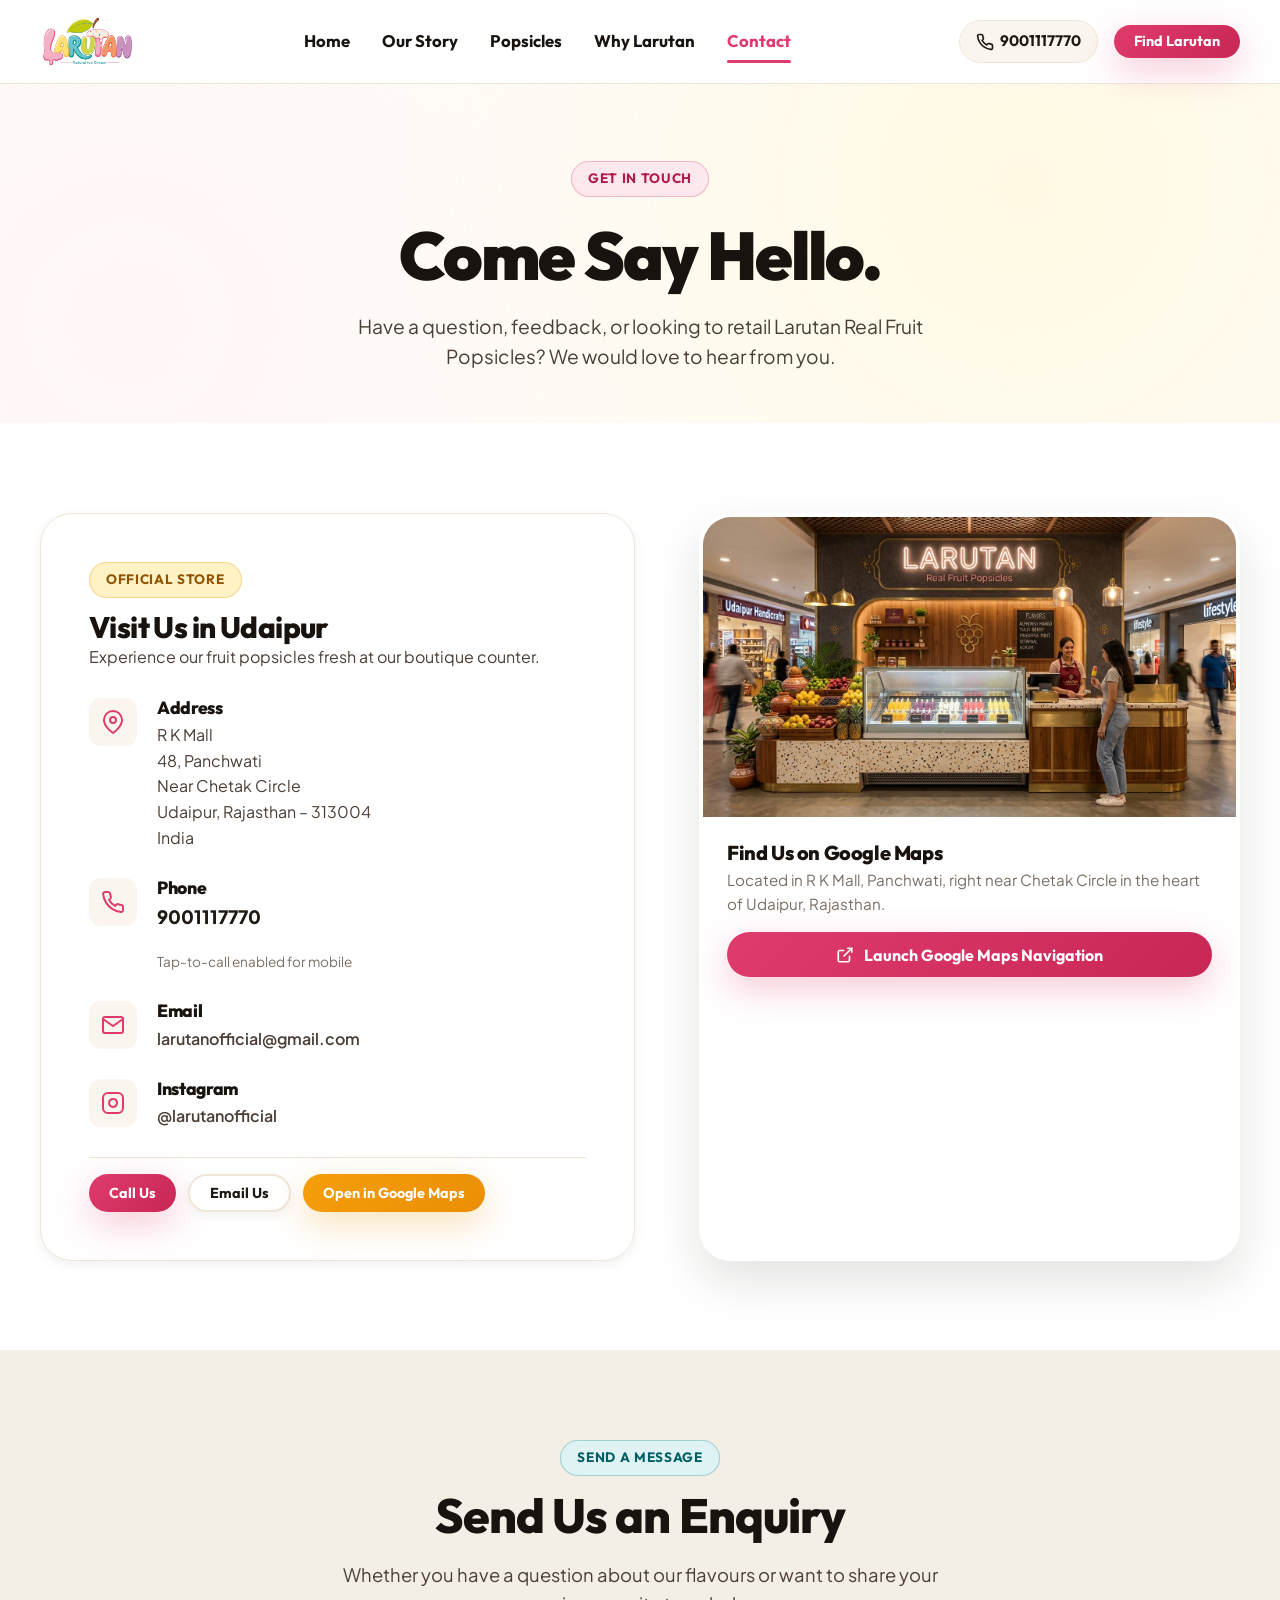
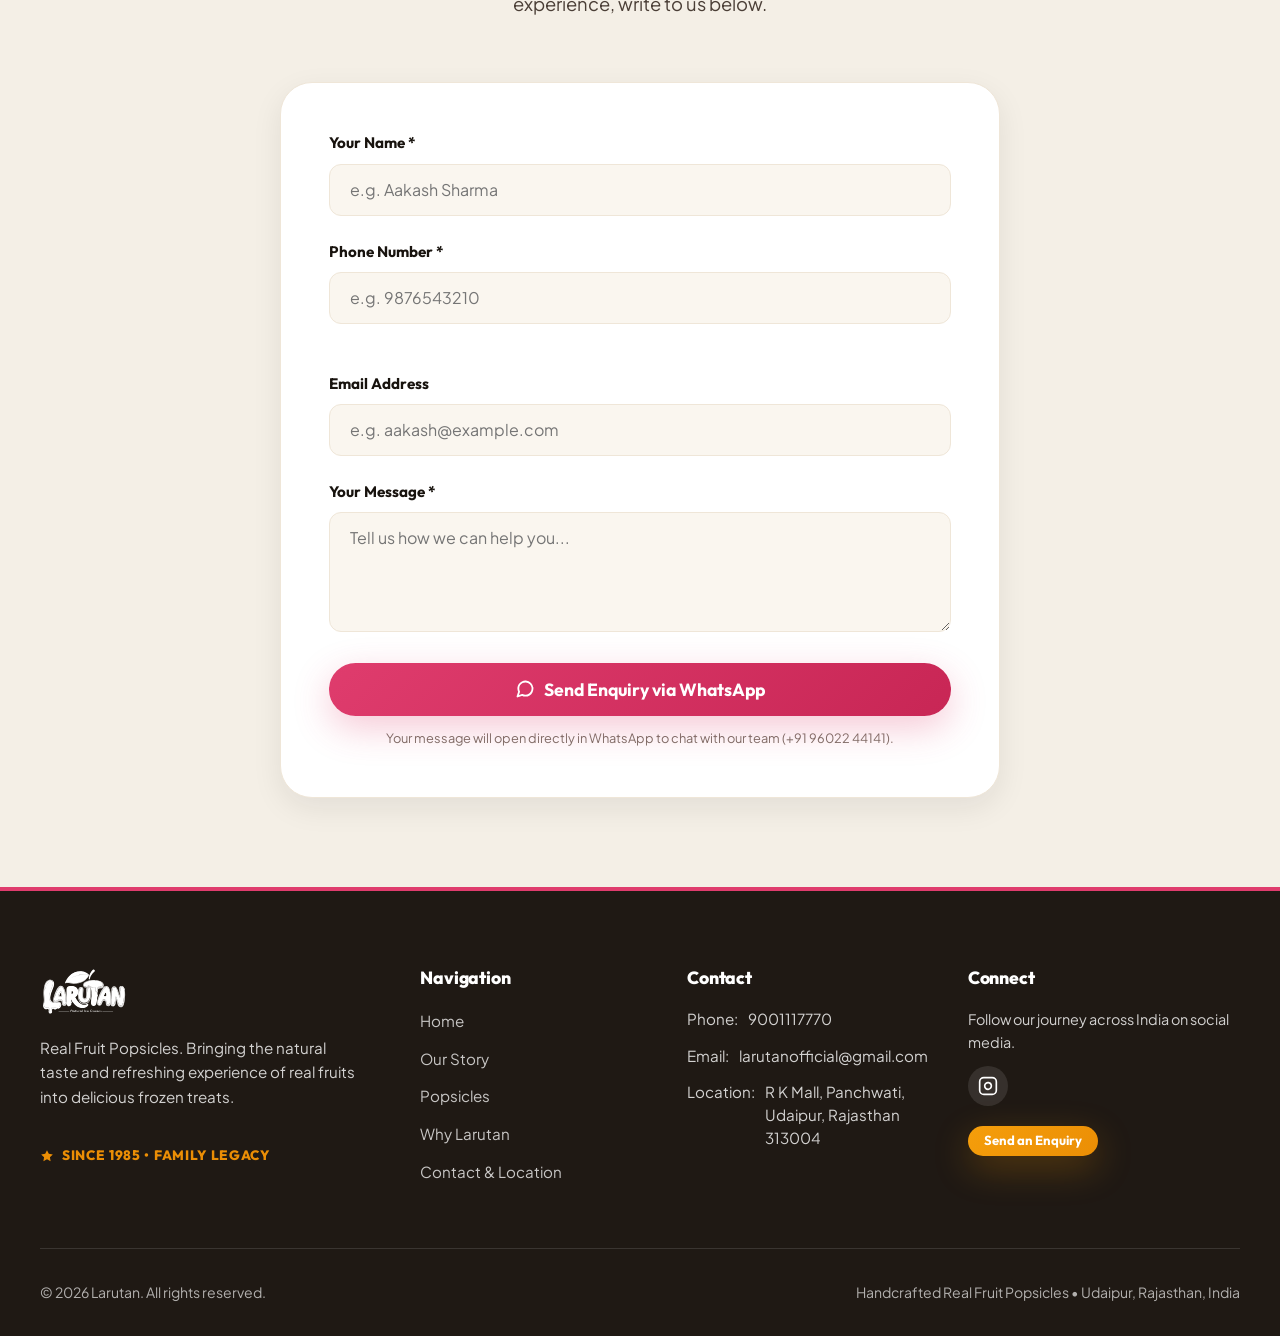
==== commit 93ee9765: "feat(contact): connect enquiry form to WhatsApp (+91 96022 44141)" ====
--- a/contact.html
+++ b/contact.html
@@ -239,9 +239,15 @@
               <textarea id="enquiry-message" name="message" class="form-control" placeholder="Tell us how we can help you..." rows="4" required></textarea>
             </div>
 
-            <button type="submit" class="btn btn-primary btn-lg" style="width: 100%;">
-              Send Enquiry
+            <button type="submit" class="btn btn-primary btn-lg" style="width: 100%; display: flex; align-items: center; justify-content: center; gap: 0.6rem;">
+              <svg width="20" height="20" viewBox="0 0 24 24" fill="none" stroke="currentColor" stroke-width="2.2" stroke-linecap="round" stroke-linejoin="round">
+                <path d="M21 11.5a8.38 8.38 0 0 1-.9 3.8 8.5 8.5 0 0 1-7.6 4.7 8.38 8.38 0 0 1-3.8-.9L3 21l1.9-5.7a8.38 8.38 0 0 1-.9-3.8 8.5 8.5 0 0 1 4.7-7.6 8.38 8.38 0 0 1 3.8-.9h.5a8.48 8.48 0 0 1 8 8v.5z"></path>
+              </svg>
+              Send Enquiry via WhatsApp
             </button>
+            <p style="font-size: 0.8rem; color: var(--text-muted); text-align: center; margin-top: 0.75rem;">
+              Your message will open directly in WhatsApp to chat with our team (+91 96022 44141).
+            </p>
           </form>
         </div>
       </div>
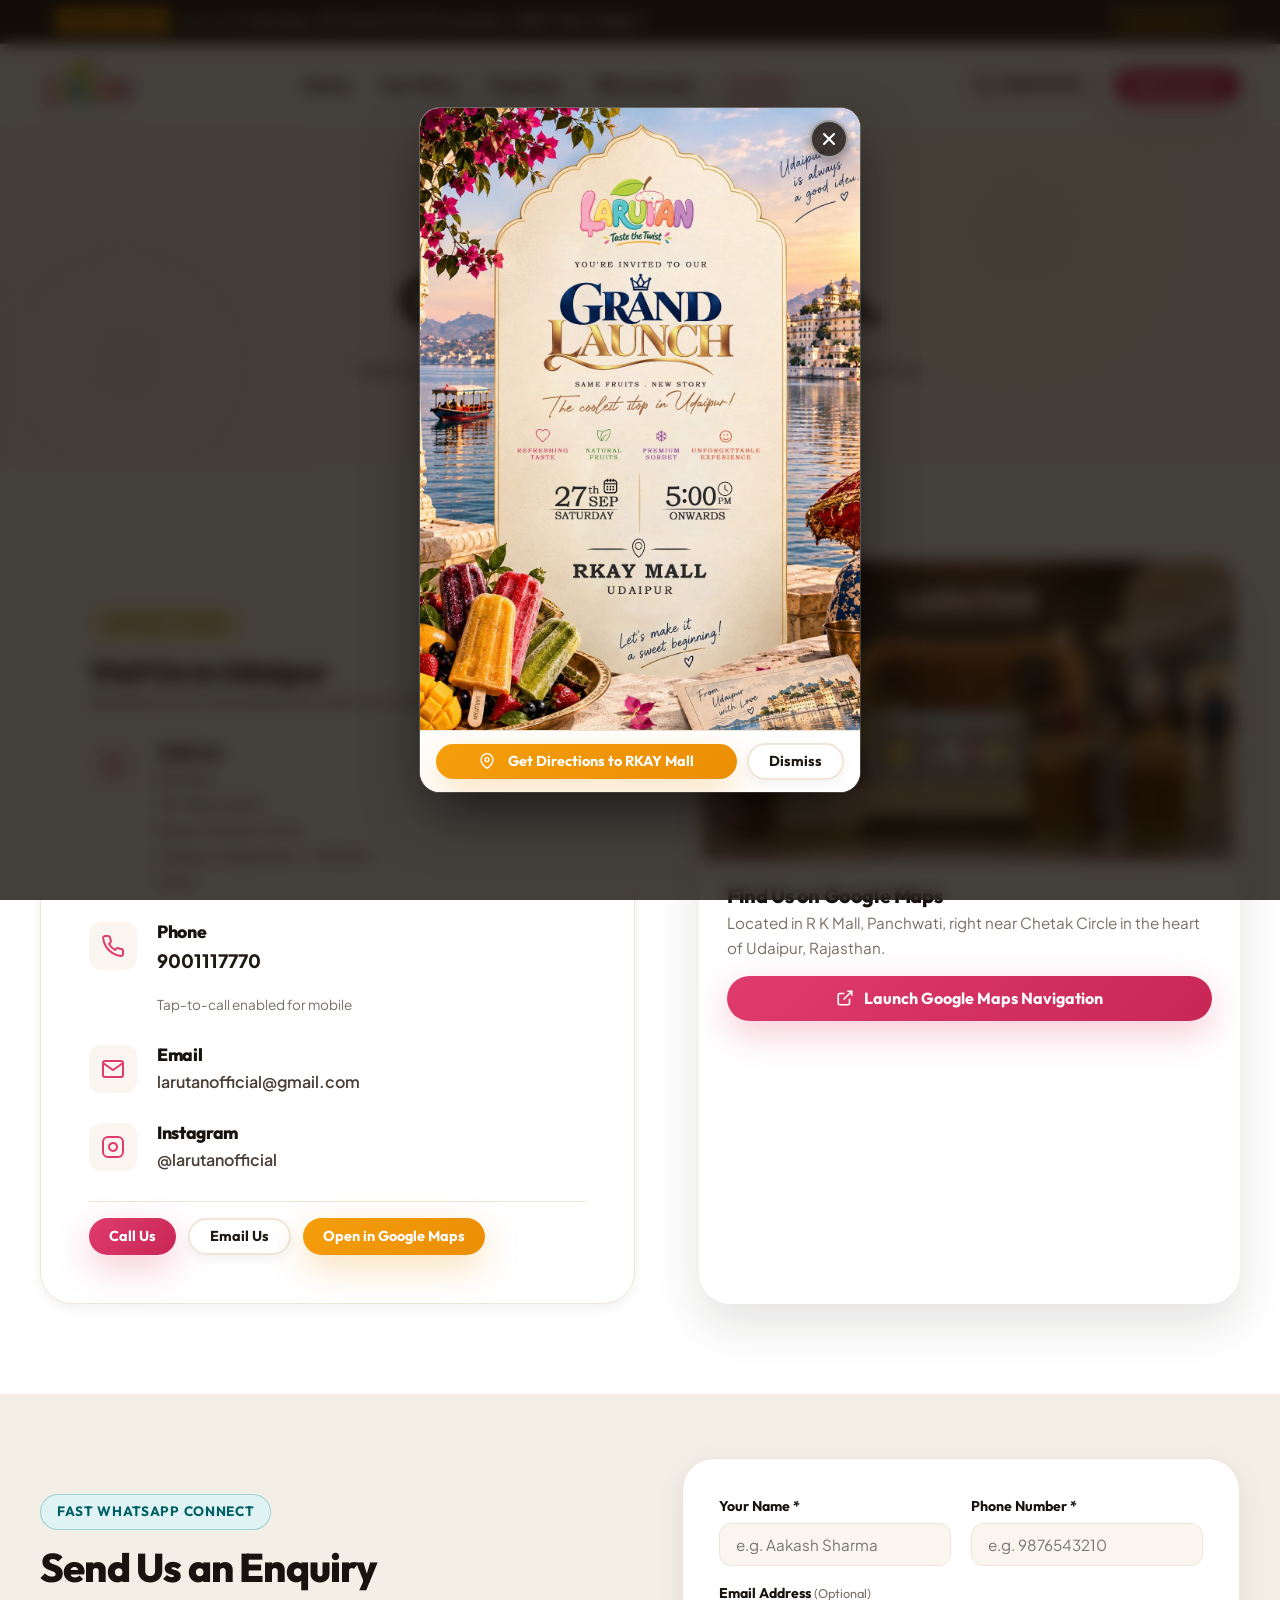
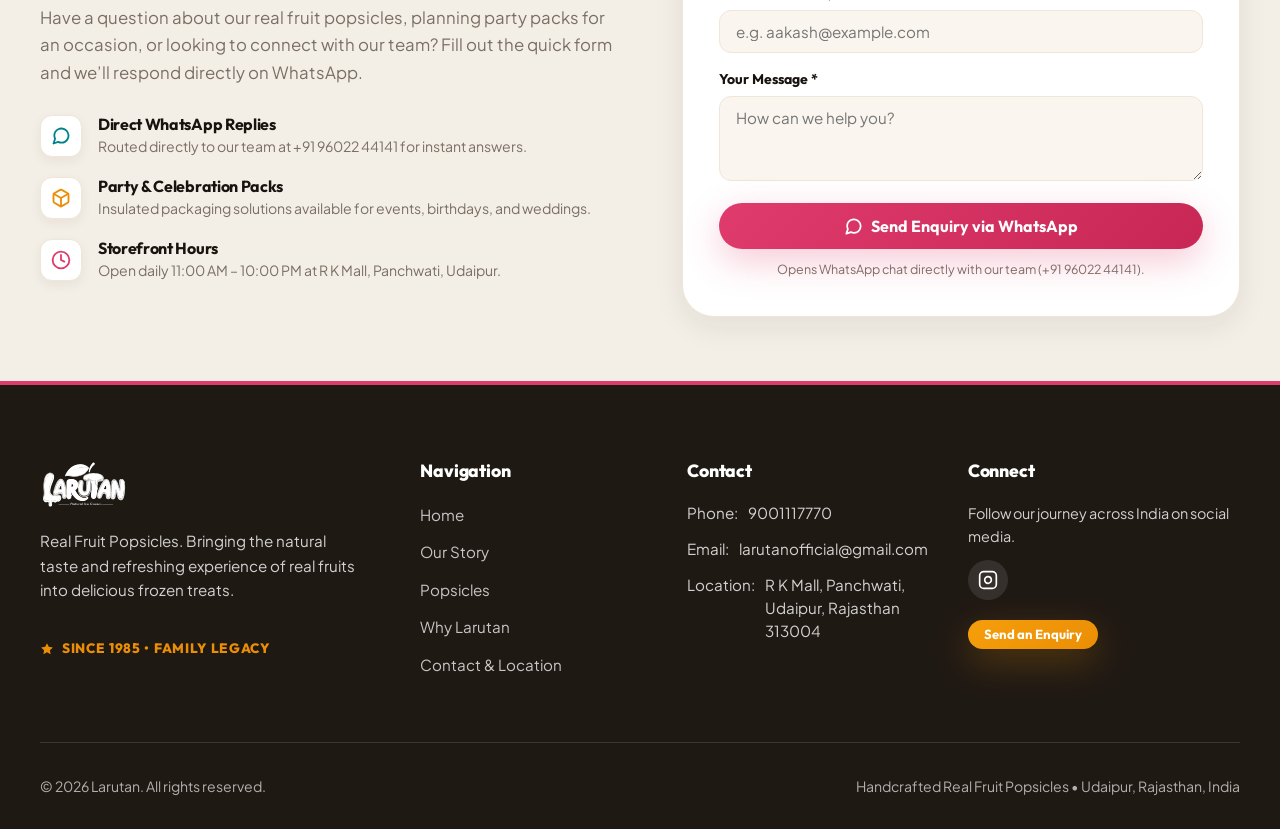
==== commit 440675cb: "feat(announcement): add Grand Launch landing banner modal and header bar across all pages" ====
--- a/contact.html
+++ b/contact.html
@@ -22,6 +22,24 @@
   <link rel="stylesheet" href="assets/css/main.css">
 </head>
 <body>
+
+  <!-- ==========================================================================
+       GRAND LAUNCH ANNOUNCEMENT BAR
+       ========================================================================== -->
+  <aside class="announcement-bar" role="region" aria-label="Grand Launch Announcement">
+    <div class="container announcement-bar-container">
+      <div class="announcement-text">
+        <span class="announcement-tag">Grand Launch</span>
+        <span>Join us this <strong>Saturday, 27th Sep (5:00 PM onwards)</strong> at <strong>RKAY Mall, Udaipur</strong>!</span>
+      </div>
+      <button type="button" class="announcement-link-btn" id="open-launch-banner" aria-haspopup="dialog">
+        View Invite
+        <svg width="14" height="14" viewBox="0 0 24 24" fill="none" stroke="currentColor" stroke-width="2.5">
+          <path d="M5 12h14M12 5l7 7-7 7"/>
+        </svg>
+      </button>
+    </div>
+  </aside>
 
   <!-- Header -->
   <header class="site-header">
@@ -204,52 +222,97 @@
       </div>
     </section>
 
-    <!-- Enquiry Form Section -->
-    <section class="section section-sand" id="enquiry">
-      <div class="container" style="max-width: 800px;">
-        <div class="section-header">
-          <span class="badge badge-teal section-pretitle">Send a Message</span>
-          <h2 class="section-title">Send Us an Enquiry</h2>
-          <p class="section-desc">
-            Whether you have a question about our flavours or want to share your experience, write to us below.
+    <!-- Enquiry Section: Content + Compact Form Grid -->
+    <section class="section section-sand" id="enquiry" style="padding: clamp(3rem, 5vw, 4.5rem) 0;">
+      <div class="container enquiry-section-grid">
+
+        <!-- Left Column: Context, Reassurance & Features -->
+        <div class="enquiry-content-col">
+          <span class="badge badge-teal" style="margin-bottom: 0.85rem;">Fast WhatsApp Connect</span>
+          <h2 style="margin-bottom: 0.85rem; font-size: clamp(2rem, 3.5vw, 2.5rem);">Send Us an Enquiry</h2>
+          <p class="text-lead" style="margin-bottom: 1.75rem; font-size: 1.05rem; color: var(--text-muted);">
+            Have a question about our real fruit popsicles, planning party packs for an occasion, or looking to connect with our team? Fill out the quick form and we’ll respond directly on WhatsApp.
           </p>
-        </div>
-
-        <div class="form-card">
+
+          <div class="enquiry-features-list">
+            <div class="enquiry-feature-item">
+              <div class="enquiry-feature-icon" aria-hidden="true">
+                <svg width="20" height="20" viewBox="0 0 24 24" fill="none" stroke="currentColor" stroke-width="2.2" stroke-linecap="round" stroke-linejoin="round">
+                  <path d="M21 11.5a8.38 8.38 0 0 1-.9 3.8 8.5 8.5 0 0 1-7.6 4.7 8.38 8.38 0 0 1-3.8-.9L3 21l1.9-5.7a8.38 8.38 0 0 1-.9-3.8 8.5 8.5 0 0 1 4.7-7.6 8.38 8.38 0 0 1 3.8-.9h.5a8.48 8.48 0 0 1 8 8v.5z"></path>
+                </svg>
+              </div>
+              <div>
+                <h3 class="enquiry-feature-title">Direct WhatsApp Replies</h3>
+                <p class="enquiry-feature-desc">Routed directly to our team at +91 96022 44141 for instant answers.</p>
+              </div>
+            </div>
+
+            <div class="enquiry-feature-item">
+              <div class="enquiry-feature-icon" aria-hidden="true" style="color: var(--mango-primary);">
+                <svg width="20" height="20" viewBox="0 0 24 24" fill="none" stroke="currentColor" stroke-width="2.2" stroke-linecap="round" stroke-linejoin="round">
+                  <path d="M21 16V8a2 2 0 0 0-1-1.73l-7-4a2 2 0 0 0-2 0l-7 4A2 2 0 0 0 3 8v8a2 2 0 0 0 1 1.73l7 4a2 2 0 0 0 2 0l7-4A2 2 0 0 0 21 16z"></path>
+                  <polyline points="3.27 6.96 12 12.01 20.73 6.96"></polyline>
+                  <line x1="12" y1="22.08" x2="12" y2="12"></line>
+                </svg>
+              </div>
+              <div>
+                <h3 class="enquiry-feature-title">Party & Celebration Packs</h3>
+                <p class="enquiry-feature-desc">Insulated packaging solutions available for events, birthdays, and weddings.</p>
+              </div>
+            </div>
+
+            <div class="enquiry-feature-item">
+              <div class="enquiry-feature-icon" aria-hidden="true" style="color: var(--strawberry-primary);">
+                <svg width="20" height="20" viewBox="0 0 24 24" fill="none" stroke="currentColor" stroke-width="2.2" stroke-linecap="round" stroke-linejoin="round">
+                  <circle cx="12" cy="12" r="10"></circle>
+                  <polyline points="12 6 12 12 16 14"></polyline>
+                </svg>
+              </div>
+              <div>
+                <h3 class="enquiry-feature-title">Storefront Hours</h3>
+                <p class="enquiry-feature-desc">Open daily 11:00 AM – 10:00 PM at R K Mall, Panchwati, Udaipur.</p>
+              </div>
+            </div>
+          </div>
+        </div>
+
+        <!-- Right Column: Compact Form Card -->
+        <div class="form-card compact-form-card">
           <form class="larutan-form" novalidate>
-            <div class="form-group">
-              <label for="enquiry-name" class="form-label">Your Name *</label>
-              <input type="text" id="enquiry-name" name="name" class="form-control" placeholder="e.g. Aakash Sharma" required>
-            </div>
-
-            <div style="display: grid; grid-template-columns: 1fr; gap: 1.5rem;" class="form-grid-2">
+            <div class="form-grid-2">
+              <div class="form-group">
+                <label for="enquiry-name" class="form-label">Your Name *</label>
+                <input type="text" id="enquiry-name" name="name" class="form-control" placeholder="e.g. Aakash Sharma" required>
+              </div>
+
               <div class="form-group">
                 <label for="enquiry-phone" class="form-label">Phone Number *</label>
                 <input type="tel" id="enquiry-phone" name="phone" class="form-control" placeholder="e.g. 9876543210" required>
               </div>
-
-              <div class="form-group">
-                <label for="enquiry-email" class="form-label">Email Address</label>
-                <input type="email" id="enquiry-email" name="email" class="form-control" placeholder="e.g. aakash@example.com">
-              </div>
+            </div>
+
+            <div class="form-group">
+              <label for="enquiry-email" class="form-label">Email Address <span style="font-weight: 400; color: var(--text-muted); font-size: 0.8rem;">(Optional)</span></label>
+              <input type="email" id="enquiry-email" name="email" class="form-control" placeholder="e.g. aakash@example.com">
             </div>
 
             <div class="form-group">
               <label for="enquiry-message" class="form-label">Your Message *</label>
-              <textarea id="enquiry-message" name="message" class="form-control" placeholder="Tell us how we can help you..." rows="4" required></textarea>
-            </div>
-
-            <button type="submit" class="btn btn-primary btn-lg" style="width: 100%; display: flex; align-items: center; justify-content: center; gap: 0.6rem;">
-              <svg width="20" height="20" viewBox="0 0 24 24" fill="none" stroke="currentColor" stroke-width="2.2" stroke-linecap="round" stroke-linejoin="round">
+              <textarea id="enquiry-message" name="message" class="form-control" placeholder="How can we help you?" rows="3" required></textarea>
+            </div>
+
+            <button type="submit" class="btn btn-primary" style="width: 100%; display: flex; align-items: center; justify-content: center; gap: 0.55rem; padding: 0.85rem 1.25rem;">
+              <svg width="19" height="19" viewBox="0 0 24 24" fill="none" stroke="currentColor" stroke-width="2.2" stroke-linecap="round" stroke-linejoin="round">
                 <path d="M21 11.5a8.38 8.38 0 0 1-.9 3.8 8.5 8.5 0 0 1-7.6 4.7 8.38 8.38 0 0 1-3.8-.9L3 21l1.9-5.7a8.38 8.38 0 0 1-.9-3.8 8.5 8.5 0 0 1 4.7-7.6 8.38 8.38 0 0 1 3.8-.9h.5a8.48 8.48 0 0 1 8 8v.5z"></path>
               </svg>
               Send Enquiry via WhatsApp
             </button>
-            <p style="font-size: 0.8rem; color: var(--text-muted); text-align: center; margin-top: 0.75rem;">
-              Your message will open directly in WhatsApp to chat with our team (+91 96022 44141).
+            <p style="font-size: 0.78rem; color: var(--text-muted); text-align: center; margin-top: 0.65rem; margin-bottom: 0;">
+              Opens WhatsApp chat directly with our team (+91 96022 44141).
             </p>
           </form>
         </div>
+
       </div>
     </section>
 
@@ -334,6 +397,35 @@
     </div>
   </footer>
 
+  <!-- ==========================================================================
+       GRAND LAUNCH ANNOUNCEMENT MODAL
+       ========================================================================== -->
+  <div id="launch-banner-modal" class="launch-modal-overlay" role="dialog" aria-modal="true" aria-label="Grand Launch Invitation — RKAY Mall, Udaipur">
+    <div class="launch-modal-card">
+      <button type="button" class="launch-modal-close" id="launch-modal-close" aria-label="Close Grand Launch Invitation">
+        <svg width="20" height="20" viewBox="0 0 24 24" fill="none" stroke="currentColor" stroke-width="2.5" stroke-linecap="round" stroke-linejoin="round">
+          <line x1="18" y1="6" x2="6" y2="18"></line>
+          <line x1="6" y1="6" x2="18" y2="18"></line>
+        </svg>
+      </button>
+      <div class="launch-modal-media">
+        <img src="assets/images/banner.jpeg" alt="Larutan Grand Launch Invitation — 27th September Saturday 5:00 PM Onwards at RKAY Mall Udaipur" class="launch-modal-img" width="1132" height="1600">
+      </div>
+      <div class="launch-modal-footer">
+        <a href="https://share.google/eqdsOeeqn8STSRf2m" target="_blank" rel="noopener noreferrer" class="btn btn-mango btn-sm" style="flex: 1; text-align: center; font-weight: 700;">
+          <svg width="16" height="16" viewBox="0 0 24 24" fill="none" stroke="currentColor" stroke-width="2" style="margin-right: 4px; vertical-align: -2px;">
+            <path d="M21 10c0 7-9 13-9 13s-9-6-9-13a9 9 0 0 1 18 0z"></path>
+            <circle cx="12" cy="10" r="3"></circle>
+          </svg>
+          Get Directions to RKAY Mall
+        </a>
+        <button type="button" class="btn btn-secondary btn-sm launch-modal-dismiss">
+          Dismiss
+        </button>
+      </div>
+    </div>
+  </div>
+
   <script src="assets/js/main.js"></script>
 </body>
 </html>
--- a/assets/css/main.css
+++ b/assets/css/main.css
@@ -1485,12 +1485,95 @@
 /* ==========================================================================
    ENQUIRY FORM (Contact Page)
    ========================================================================== */
+.enquiry-section-grid {
+  display: grid;
+  grid-template-columns: 1fr;
+  gap: 2.5rem;
+  align-items: start;
+}
+
+@media (min-width: 960px) {
+  .enquiry-section-grid {
+    grid-template-columns: 1.05fr 1fr;
+    gap: 3.5rem;
+    align-items: center;
+  }
+}
+
+.enquiry-content-col {
+  padding-right: 0.5rem;
+}
+
+.enquiry-features-list {
+  display: flex;
+  flex-direction: column;
+  gap: 1.25rem;
+  margin-top: 1.75rem;
+}
+
+.enquiry-feature-item {
+  display: flex;
+  align-items: flex-start;
+  gap: 1rem;
+}
+
+.enquiry-feature-icon {
+  width: 42px;
+  height: 42px;
+  border-radius: var(--radius-sm);
+  background: var(--surface-card);
+  border: 1px solid var(--border-subtle);
+  display: flex;
+  align-items: center;
+  justify-content: center;
+  color: var(--teal-primary);
+  flex-shrink: 0;
+  box-shadow: var(--shadow-sm);
+}
+
+.enquiry-feature-title {
+  font-family: var(--font-heading);
+  font-size: 1rem;
+  font-weight: 700;
+  color: var(--text-heading);
+  margin-bottom: 0.2rem;
+}
+
+.enquiry-feature-desc {
+  font-size: 0.88rem;
+  color: var(--text-muted);
+  line-height: 1.45;
+  margin: 0;
+}
+
 .form-card {
   background-color: var(--surface-card);
   padding: clamp(2rem, 4vw, 3rem);
   border-radius: var(--radius-lg);
   border: 1px solid var(--border-subtle);
   box-shadow: var(--shadow-md);
+}
+
+.form-card.compact-form-card {
+  padding: clamp(1.5rem, 3vw, 2.25rem);
+}
+
+.form-card.compact-form-card .form-group {
+  margin-bottom: 0.95rem;
+}
+
+.form-card.compact-form-card .form-label {
+  font-size: 0.88rem;
+  margin-bottom: 0.35rem;
+}
+
+.form-card.compact-form-card .form-control {
+  padding: 0.7rem 1rem;
+  font-size: 0.95rem;
+}
+
+.form-card.compact-form-card textarea.form-control {
+  min-height: 85px;
 }
 
 .form-group {
@@ -1816,6 +1899,174 @@
 }
 
 /* ==========================================================================
+   GRAND LAUNCH ANNOUNCEMENT BAR & BANNER MODAL
+   ========================================================================== */
+.announcement-bar {
+  background: linear-gradient(90deg, #1F1914 0%, #2D221A 100%);
+  color: #FAF6EE;
+  padding: 0.55rem 1rem;
+  font-size: 0.86rem;
+  border-bottom: 1px solid rgba(235, 142, 39, 0.35);
+  position: relative;
+  z-index: 1001;
+}
+
+.announcement-bar-container {
+  display: flex;
+  align-items: center;
+  justify-content: space-between;
+  gap: 1rem;
+}
+
+.announcement-text {
+  display: flex;
+  align-items: center;
+  gap: 0.65rem;
+  flex-wrap: wrap;
+}
+
+.announcement-tag {
+  background: var(--mango-primary);
+  color: #1F1914;
+  font-family: var(--font-heading);
+  font-weight: 800;
+  font-size: 0.7rem;
+  letter-spacing: 0.05em;
+  padding: 0.2rem 0.55rem;
+  border-radius: 4px;
+  text-transform: uppercase;
+  display: inline-block;
+  white-space: nowrap;
+}
+
+.announcement-link-btn {
+  background: rgba(235, 142, 39, 0.15);
+  border: 1px solid var(--mango-primary);
+  color: var(--mango-primary);
+  font-family: var(--font-heading);
+  font-weight: 700;
+  font-size: 0.78rem;
+  padding: 0.25rem 0.8rem;
+  border-radius: var(--radius-full);
+  cursor: pointer;
+  display: inline-flex;
+  align-items: center;
+  gap: 0.35rem;
+  white-space: nowrap;
+  transition: all 0.2s ease;
+}
+
+.announcement-link-btn:hover {
+  background: var(--mango-primary);
+  color: #1F1914;
+}
+
+@media (max-width: 640px) {
+  .announcement-bar-container {
+    flex-direction: column;
+    text-align: center;
+    gap: 0.45rem;
+  }
+}
+
+/* Modal Overlay */
+.launch-modal-overlay {
+  position: fixed;
+  inset: 0;
+  z-index: 99999;
+  background-color: rgba(15, 10, 5, 0.78);
+  backdrop-filter: blur(8px);
+  -webkit-backdrop-filter: blur(8px);
+  display: flex;
+  align-items: center;
+  justify-content: center;
+  padding: 1rem;
+  opacity: 0;
+  visibility: hidden;
+  transition: opacity 0.35s ease, visibility 0.35s ease;
+}
+
+.launch-modal-overlay.active {
+  opacity: 1;
+  visibility: visible;
+}
+
+/* Modal Card */
+.launch-modal-card {
+  position: relative;
+  max-width: 440px;
+  width: 100%;
+  max-height: 94vh;
+  background: #FAF6EE;
+  border-radius: 20px;
+  box-shadow: 0 25px 60px -10px rgba(0, 0, 0, 0.65), 0 0 0 1px rgba(255, 255, 255, 0.25);
+  display: flex;
+  flex-direction: column;
+  overflow: hidden;
+  transform: scale(0.92) translateY(16px);
+  transition: transform 0.35s cubic-bezier(0.16, 1, 0.3, 1);
+}
+
+.launch-modal-overlay.active .launch-modal-card {
+  transform: scale(1) translateY(0);
+}
+
+/* Close button */
+.launch-modal-close {
+  position: absolute;
+  top: 12px;
+  right: 12px;
+  width: 38px;
+  height: 38px;
+  border-radius: 50%;
+  background: rgba(31, 25, 20, 0.85);
+  color: #FFFFFF;
+  border: 2px solid rgba(255, 255, 255, 0.5);
+  display: flex;
+  align-items: center;
+  justify-content: center;
+  cursor: pointer;
+  z-index: 10;
+  box-shadow: 0 4px 12px rgba(0, 0, 0, 0.35);
+  transition: all 0.2s ease;
+}
+
+.launch-modal-close:hover {
+  background: #1F1914;
+  transform: scale(1.08);
+  border-color: #FFFFFF;
+}
+
+/* Media Box */
+.launch-modal-media {
+  width: 100%;
+  overflow-y: auto;
+  max-height: calc(94vh - 66px);
+  background: #FAF6EE;
+  display: flex;
+  align-items: center;
+  justify-content: center;
+}
+
+.launch-modal-img {
+  width: 100%;
+  height: auto;
+  max-height: calc(94vh - 66px);
+  object-fit: contain;
+  display: block;
+}
+
+/* Footer Actions */
+.launch-modal-footer {
+  display: flex;
+  align-items: center;
+  gap: 0.65rem;
+  padding: 0.75rem 1rem;
+  background: #FFFFFF;
+  border-top: 1px solid var(--border-subtle);
+}
+
+/* ==========================================================================
    ACCESSIBILITY & REDUCED MOTION
    ========================================================================== */
 @media (prefers-reduced-motion: reduce) {
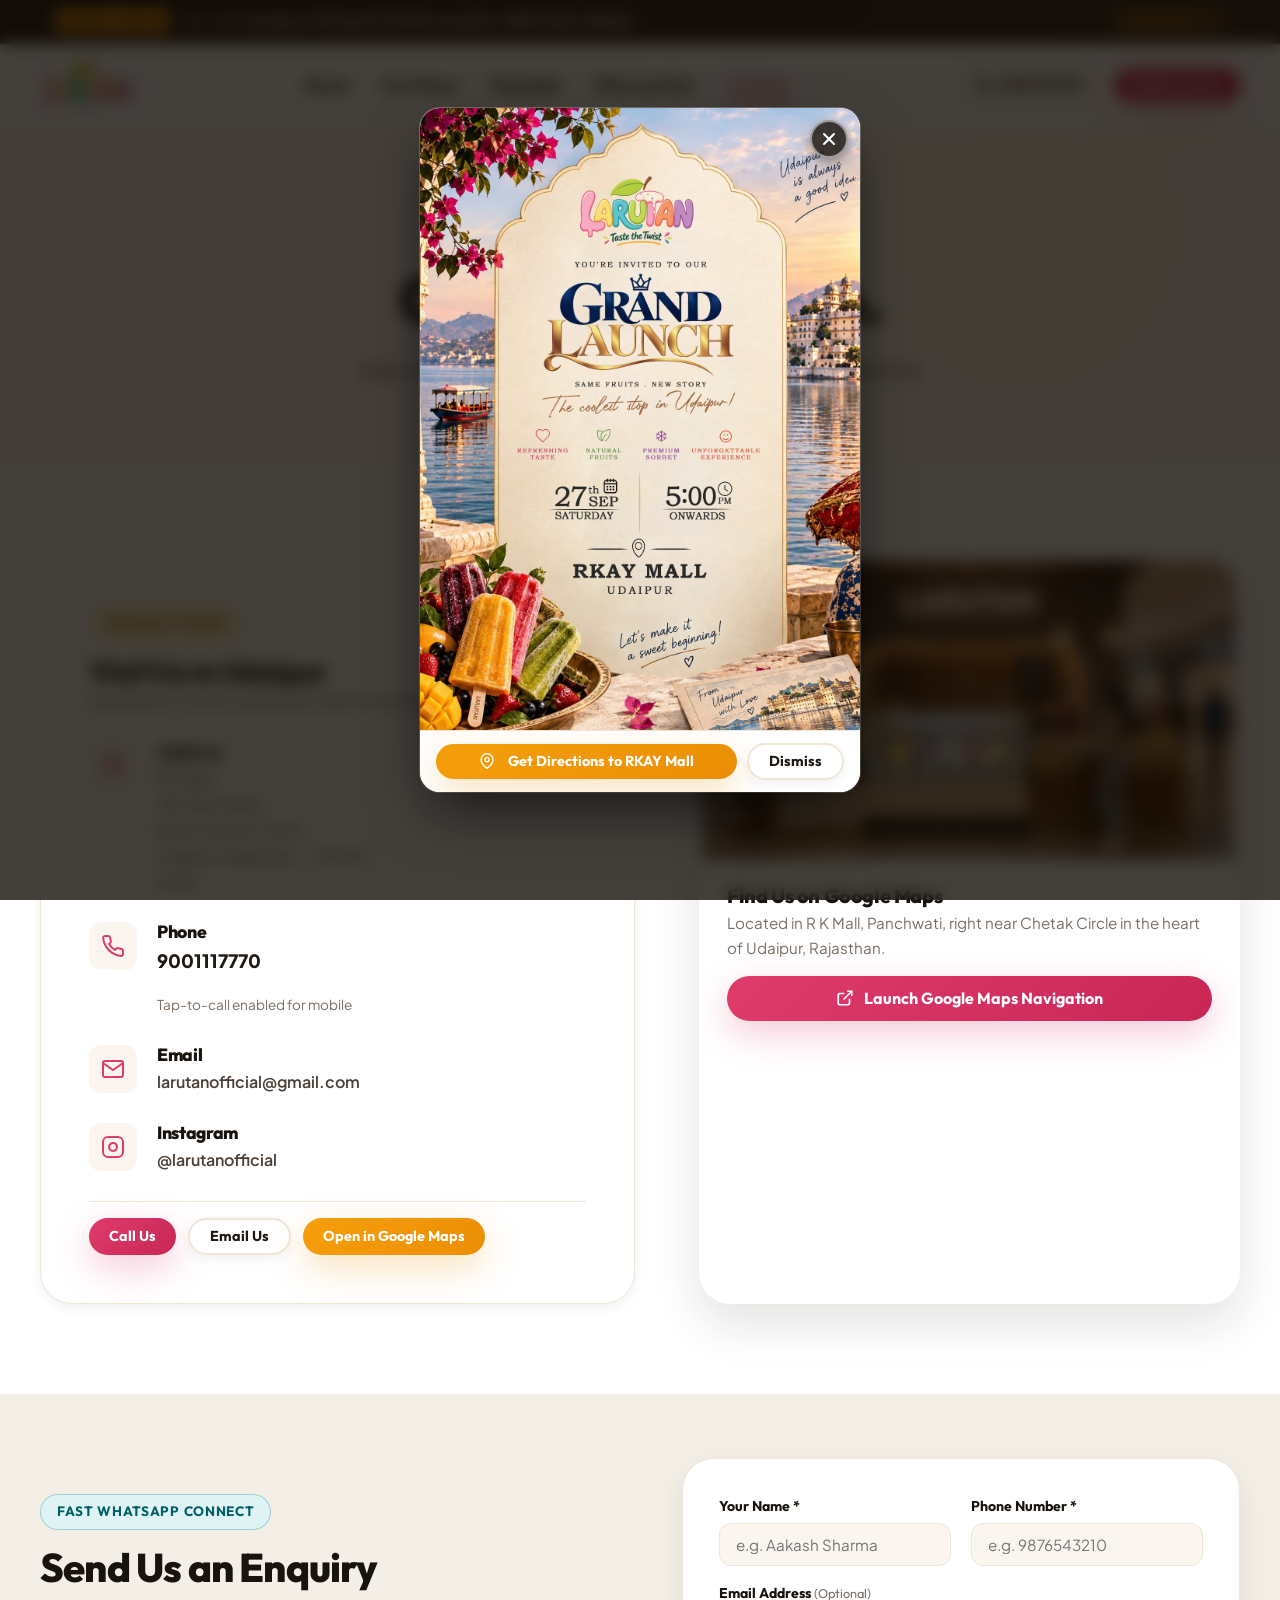
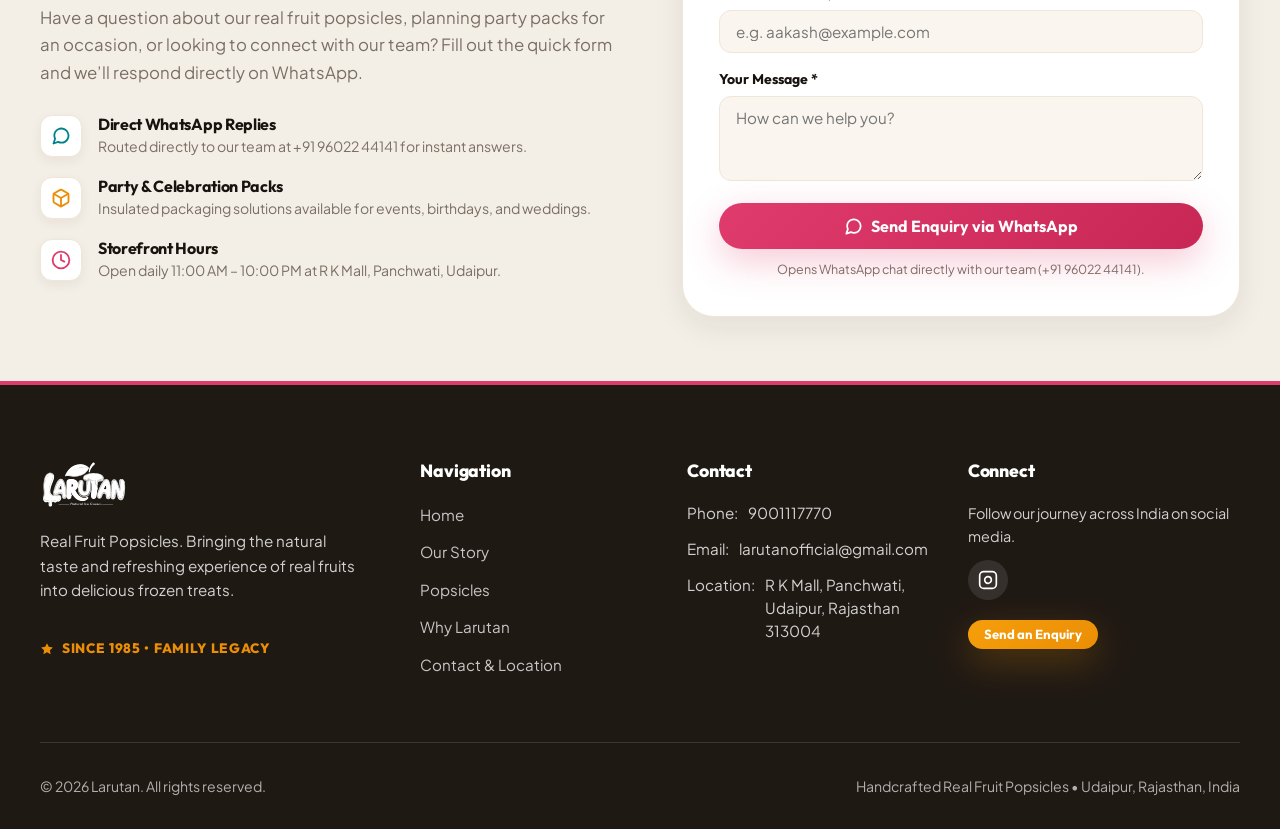
==== commit 041755c7: "fix: update launch day from Saturday to Sunday, 27th Sep across all pages" ====
--- a/contact.html
+++ b/contact.html
@@ -30,7 +30,7 @@
     <div class="container announcement-bar-container">
       <div class="announcement-text">
         <span class="announcement-tag">Grand Launch</span>
-        <span>Join us this <strong>Saturday, 27th Sep (5:00 PM onwards)</strong> at <strong>RKAY Mall, Udaipur</strong>!</span>
+        <span>Join us this <strong>Sunday, 27th Sep (5:00 PM onwards)</strong> at <strong>RKAY Mall, Udaipur</strong>!</span>
       </div>
       <button type="button" class="announcement-link-btn" id="open-launch-banner" aria-haspopup="dialog">
         View Invite
@@ -409,7 +409,7 @@
         </svg>
       </button>
       <div class="launch-modal-media">
-        <img src="assets/images/banner.jpeg" alt="Larutan Grand Launch Invitation — 27th September Saturday 5:00 PM Onwards at RKAY Mall Udaipur" class="launch-modal-img" width="1132" height="1600">
+        <img src="assets/images/banner.jpeg" alt="Larutan Grand Launch Invitation — 27th September Sunday 5:00 PM Onwards at RKAY Mall Udaipur" class="launch-modal-img" width="1132" height="1600">
       </div>
       <div class="launch-modal-footer">
         <a href="https://share.google/eqdsOeeqn8STSRf2m" target="_blank" rel="noopener noreferrer" class="btn btn-mango btn-sm" style="flex: 1; text-align: center; font-weight: 700;">
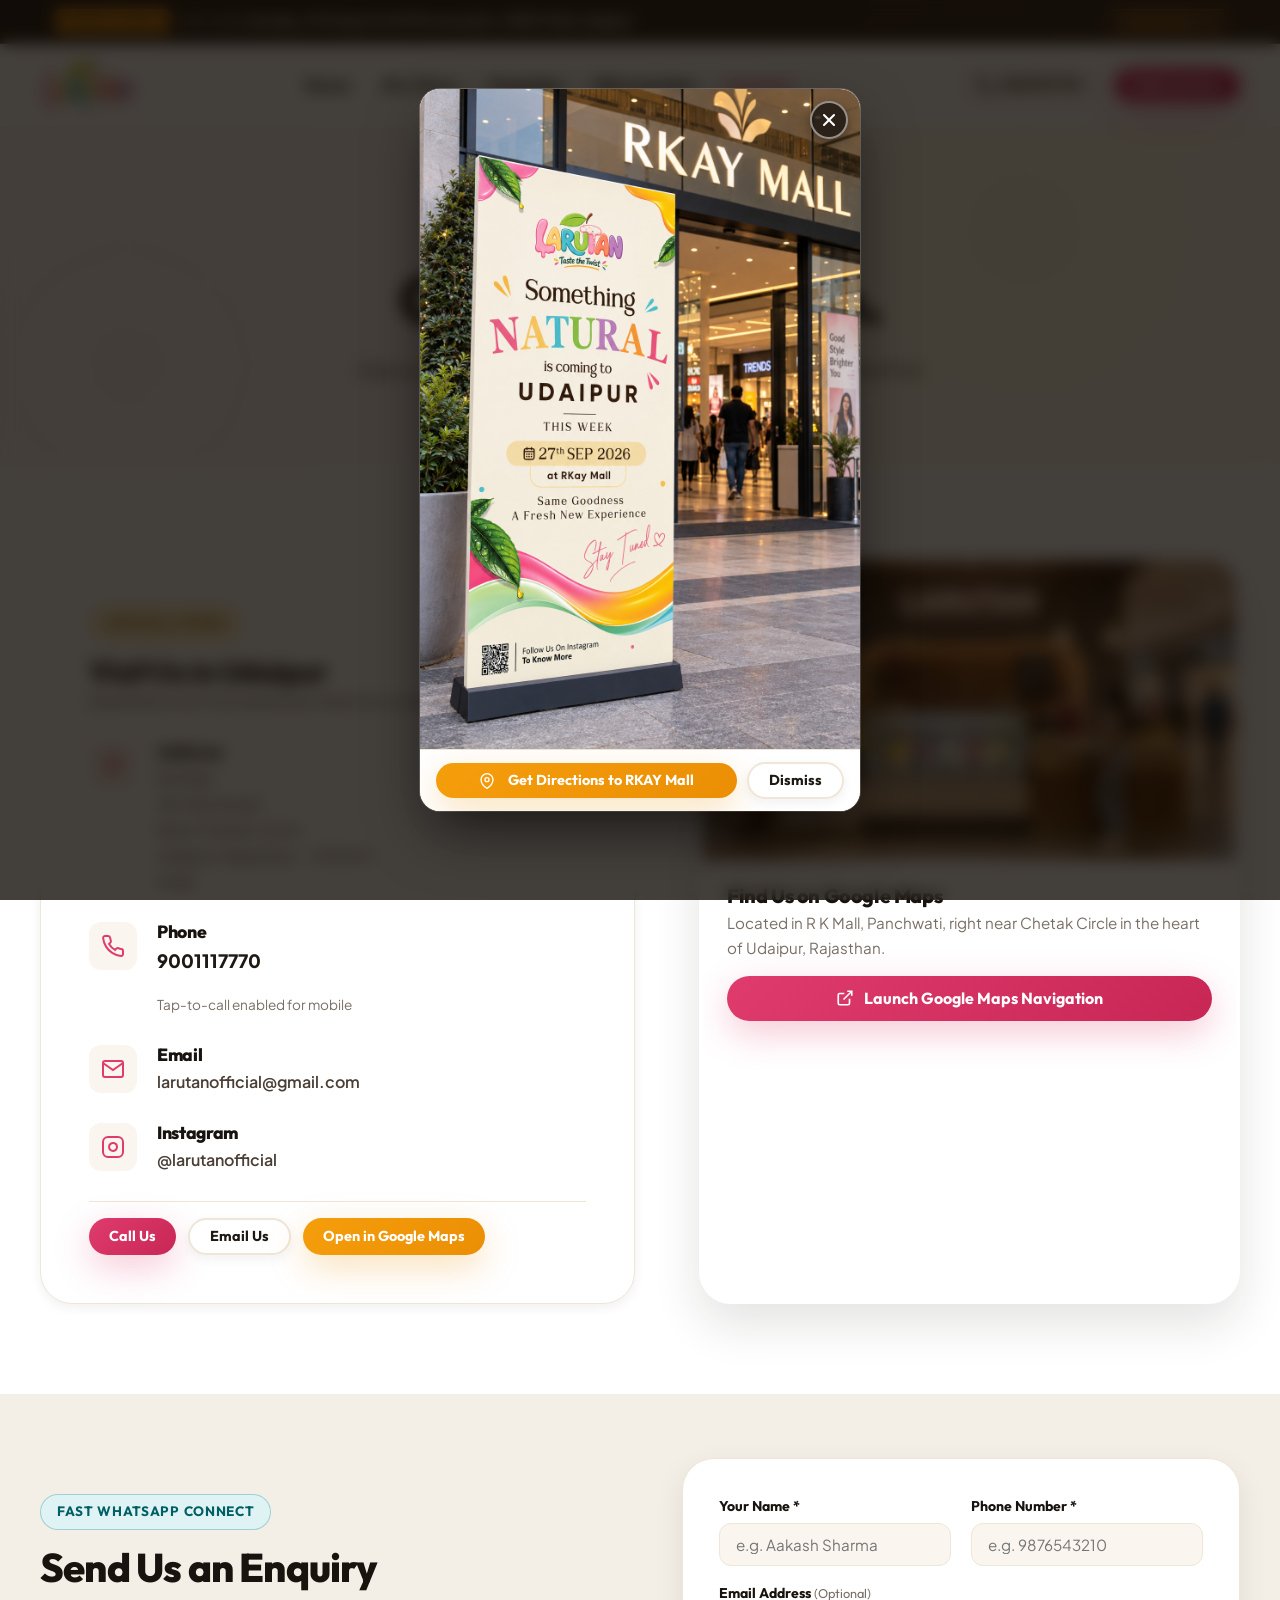
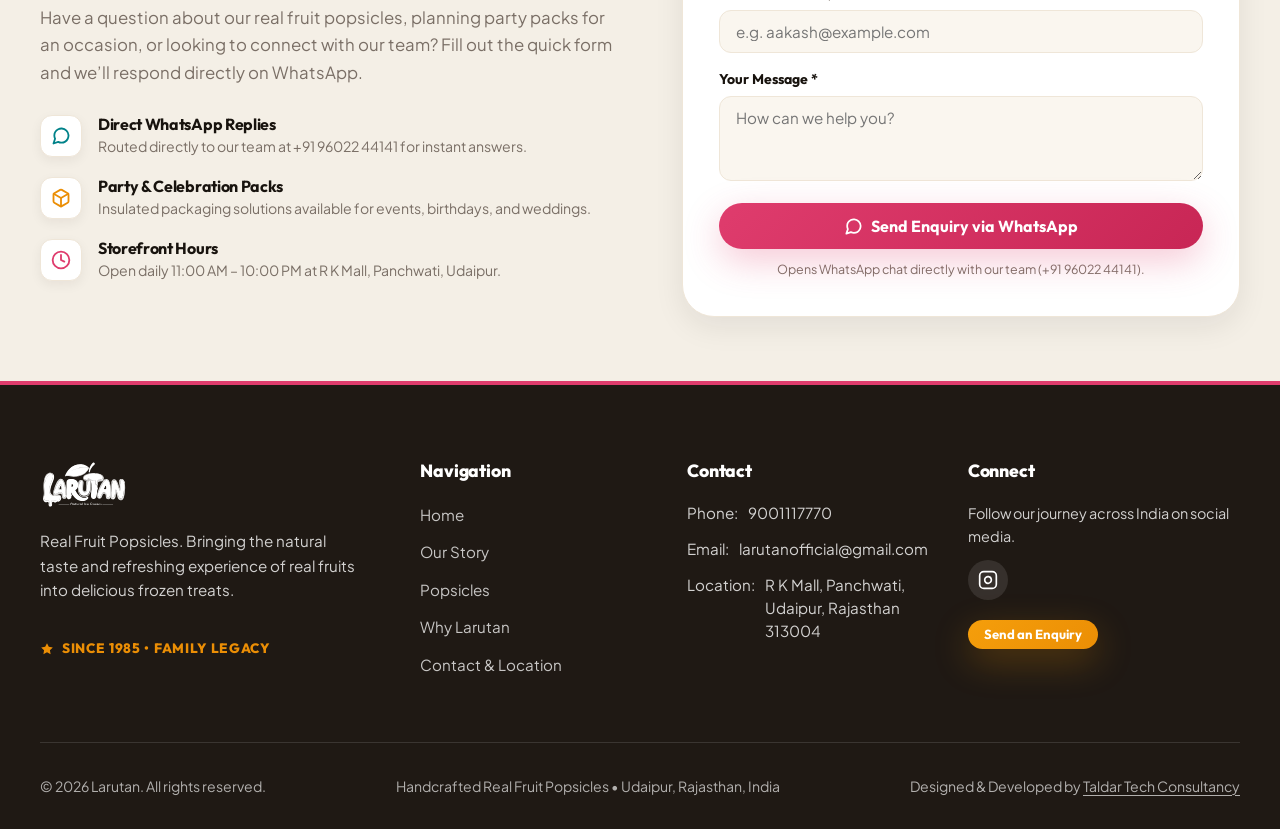
==== commit f673dc7b: "feat(footer): add agency credit line with link to Taldar Tech Consultancy" ====
--- a/contact.html
+++ b/contact.html
@@ -1,18 +1,22 @@
 <!DOCTYPE html>
 <html lang="en">
+
 <head>
   <meta charset="UTF-8">
   <meta name="viewport" content="width=device-width, initial-scale=1.0">
   <title>Contact Us | Larutan Real Fruit Popsicles — Udaipur, Rajasthan</title>
-  <meta name="description" content="Get in touch with Larutan Real Fruit Popsicles. Visit our store at R K Mall Panchwati Udaipur, call 9001117770, or send us an enquiry online.">
-  <meta name="keywords" content="Contact Larutan, Larutan Udaipur address, Larutan phone number, R K Mall Udaipur ice cream, Real fruit popsicles Udaipur">
+  <meta name="description"
+    content="Get in touch with Larutan Real Fruit Popsicles. Visit our store at R K Mall Panchwati Udaipur, call 9001117770, or send us an enquiry online.">
+  <meta name="keywords"
+    content="Contact Larutan, Larutan Udaipur address, Larutan phone number, R K Mall Udaipur ice cream, Real fruit popsicles Udaipur">
   <meta name="author" content="Larutan">
 
   <!-- Open Graph / Social Sharing -->
   <meta property="og:type" content="website">
   <meta property="og:url" content="https://larutan.in/contact.html">
   <meta property="og:title" content="Contact Us | Larutan Real Fruit Popsicles">
-  <meta property="og:description" content="Visit us at R K Mall Udaipur or reach out by phone, email, or our online enquiry form.">
+  <meta property="og:description"
+    content="Visit us at R K Mall Udaipur or reach out by phone, email, or our online enquiry form.">
   <meta property="og:image" content="assets/images/storefront-udaipur.jpg">
 
   <!-- Favicon -->
@@ -21,6 +25,7 @@
   <!-- Stylesheet -->
   <link rel="stylesheet" href="assets/css/main.css">
 </head>
+
 <body>
 
   <!-- ==========================================================================
@@ -30,12 +35,13 @@
     <div class="container announcement-bar-container">
       <div class="announcement-text">
         <span class="announcement-tag">Grand Launch</span>
-        <span>Join us this <strong>Sunday, 27th Sep (5:00 PM onwards)</strong> at <strong>RKAY Mall, Udaipur</strong>!</span>
+        <span>Join us this <strong>Sunday, 27th Sep (5:00 PM onwards)</strong> at <strong>RKAY Mall,
+            Udaipur</strong>!</span>
       </div>
       <button type="button" class="announcement-link-btn" id="open-launch-banner" aria-haspopup="dialog">
         View Invite
         <svg width="14" height="14" viewBox="0 0 24 24" fill="none" stroke="currentColor" stroke-width="2.5">
-          <path d="M5 12h14M12 5l7 7-7 7"/>
+          <path d="M5 12h14M12 5l7 7-7 7" />
         </svg>
       </button>
     </div>
@@ -45,7 +51,8 @@
   <header class="site-header">
     <div class="container header-container">
       <a href="index.html" class="brand-logo" aria-label="Larutan Real Fruit Popsicles Home">
-        <img src="assets/images/logo.svg" alt="Larutan — Real Fruit Popsicles" class="brand-logo-img" width="160" height="52">
+        <img src="assets/images/logo.svg" alt="Larutan — Real Fruit Popsicles" class="brand-logo-img" width="160"
+          height="52">
       </a>
 
       <nav class="nav-desktop" aria-label="Main Navigation">
@@ -58,14 +65,18 @@
 
       <div class="header-actions">
         <a href="tel:9001117770" class="header-phone-link" aria-label="Call Larutan">
-          <svg width="18" height="18" viewBox="0 0 24 24" fill="none" stroke="currentColor" stroke-width="2.2" stroke-linecap="round" stroke-linejoin="round">
-            <path d="M22 16.92v3a2 2 0 0 1-2.18 2 19.79 19.79 0 0 1-8.63-3.07 19.5 19.5 0 0 1-6-6 19.79 19.79 0 0 1-3.07-8.67A2 2 0 0 1 4.11 2h3a2 2 0 0 1 2 1.72 12.84 12.84 0 0 0 .7 2.81 2 2 0 0 1-.45 2.11L8.09 9.91a16 16 0 0 0 6 6l1.27-1.27a2 2 0 0 1 2.11-.45 12.84 12.84 0 0 0 2.81.7A2 2 0 0 1 22 16.92z"></path>
+          <svg width="18" height="18" viewBox="0 0 24 24" fill="none" stroke="currentColor" stroke-width="2.2"
+            stroke-linecap="round" stroke-linejoin="round">
+            <path
+              d="M22 16.92v3a2 2 0 0 1-2.18 2 19.79 19.79 0 0 1-8.63-3.07 19.5 19.5 0 0 1-6-6 19.79 19.79 0 0 1-3.07-8.67A2 2 0 0 1 4.11 2h3a2 2 0 0 1 2 1.72 12.84 12.84 0 0 0 .7 2.81 2 2 0 0 1-.45 2.11L8.09 9.91a16 16 0 0 0 6 6l1.27-1.27a2 2 0 0 1 2.11-.45 12.84 12.84 0 0 0 2.81.7A2 2 0 0 1 22 16.92z">
+            </path>
           </svg>
           <span>9001117770</span>
         </a>
         <a href="contact.html" class="btn btn-primary btn-sm">Find Larutan</a>
 
-        <button class="hamburger-btn" aria-label="Toggle Mobile Menu" aria-expanded="false" aria-controls="mobile-drawer">
+        <button class="hamburger-btn" aria-label="Toggle Mobile Menu" aria-expanded="false"
+          aria-controls="mobile-drawer">
           <span class="hamburger-line"></span>
           <span class="hamburger-line"></span>
           <span class="hamburger-line"></span>
@@ -89,7 +100,9 @@
     <div class="mobile-drawer-footer">
       <a href="tel:9001117770" class="mobile-contact-pill">
         <svg width="20" height="20" viewBox="0 0 24 24" fill="none" stroke="currentColor" stroke-width="2">
-          <path d="M22 16.92v3a2 2 0 0 1-2.18 2 19.79 19.79 0 0 1-8.63-3.07 19.5 19.5 0 0 1-6-6 19.79 19.79 0 0 1-3.07-8.67A2 2 0 0 1 4.11 2h3a2 2 0 0 1 2 1.72 12.84 12.84 0 0 0 .7 2.81 2 2 0 0 1-.45 2.11L8.09 9.91a16 16 0 0 0 6 6l1.27-1.27a2 2 0 0 1 2.11-.45 12.84 12.84 0 0 0 2.81.7A2 2 0 0 1 22 16.92z"></path>
+          <path
+            d="M22 16.92v3a2 2 0 0 1-2.18 2 19.79 19.79 0 0 1-8.63-3.07 19.5 19.5 0 0 1-6-6 19.79 19.79 0 0 1-3.07-8.67A2 2 0 0 1 4.11 2h3a2 2 0 0 1 2 1.72 12.84 12.84 0 0 0 .7 2.81 2 2 0 0 1-.45 2.11L8.09 9.91a16 16 0 0 0 6 6l1.27-1.27a2 2 0 0 1 2.11-.45 12.84 12.84 0 0 0 2.81.7A2 2 0 0 1 22 16.92z">
+          </path>
         </svg>
         <span>9001117770</span>
       </a>
@@ -152,12 +165,15 @@
           <div class="contact-detail-item">
             <div class="contact-icon">
               <svg width="24" height="24" viewBox="0 0 24 24" fill="none" stroke="currentColor" stroke-width="2">
-                <path d="M22 16.92v3a2 2 0 0 1-2.18 2 19.79 19.79 0 0 1-8.63-3.07 19.5 19.5 0 0 1-6-6 19.79 19.79 0 0 1-3.07-8.67A2 2 0 0 1 4.11 2h3a2 2 0 0 1 2 1.72 12.84 12.84 0 0 0 .7 2.81 2 2 0 0 1-.45 2.11L8.09 9.91a16 16 0 0 0 6 6l1.27-1.27a2 2 0 0 1 2.11-.45 12.84 12.84 0 0 0 2.81.7A2 2 0 0 1 22 16.92z"></path>
+                <path
+                  d="M22 16.92v3a2 2 0 0 1-2.18 2 19.79 19.79 0 0 1-8.63-3.07 19.5 19.5 0 0 1-6-6 19.79 19.79 0 0 1-3.07-8.67A2 2 0 0 1 4.11 2h3a2 2 0 0 1 2 1.72 12.84 12.84 0 0 0 .7 2.81 2 2 0 0 1-.45 2.11L8.09 9.91a16 16 0 0 0 6 6l1.27-1.27a2 2 0 0 1 2.11-.45 12.84 12.84 0 0 0 2.81.7A2 2 0 0 1 22 16.92z">
+                </path>
               </svg>
             </div>
             <div class="contact-detail-content">
               <h4>Phone</h4>
-              <p><a href="tel:9001117770" style="font-weight: 800; color: var(--text-dark); font-size: 1.15rem;">9001117770</a></p>
+              <p><a href="tel:9001117770"
+                  style="font-weight: 800; color: var(--text-dark); font-size: 1.15rem;">9001117770</a></p>
               <span style="font-size: 0.85rem; color: var(--text-muted);">Tap-to-call enabled for mobile</span>
             </div>
           </div>
@@ -187,27 +203,31 @@
             </div>
             <div class="contact-detail-content">
               <h4>Instagram</h4>
-              <p><a href="https://www.instagram.com/larutanofficial" target="_blank" rel="noopener noreferrer" style="font-weight: 600;">@larutanofficial</a></p>
+              <p><a href="https://www.instagram.com/larutanofficial" target="_blank" rel="noopener noreferrer"
+                  style="font-weight: 600;">@larutanofficial</a></p>
             </div>
           </div>
 
           <div class="contact-actions-bar">
             <a href="tel:9001117770" class="btn btn-primary btn-sm">Call Us</a>
             <a href="mailto:larutanofficial@gmail.com" class="btn btn-secondary btn-sm">Email Us</a>
-            <a href="https://share.google/eqdsOeeqn8STSRf2m" target="_blank" rel="noopener noreferrer" class="btn btn-mango btn-sm">Open in Google Maps</a>
+            <a href="https://share.google/eqdsOeeqn8STSRf2m" target="_blank" rel="noopener noreferrer"
+              class="btn btn-mango btn-sm">Open in Google Maps</a>
           </div>
         </div>
 
         <!-- Right Column: Interactive Storefront Showcase & Google Maps -->
         <div class="storefront-showcase">
-          <img src="assets/images/storefront-udaipur.jpg" alt="Larutan Boutique at R K Mall Panchwati Udaipur" class="storefront-img" width="600" height="340">
+          <img src="assets/images/storefront-udaipur.jpg" alt="Larutan Boutique at R K Mall Panchwati Udaipur"
+            class="storefront-img" width="600" height="340">
           <div class="storefront-meta">
             <h4>Find Us on Google Maps</h4>
             <p>
               Located in R K Mall, Panchwati, right near Chetak Circle in the heart of Udaipur, Rajasthan.
             </p>
             <div style="margin-top: 1rem;">
-              <a href="https://share.google/eqdsOeeqn8STSRf2m" target="_blank" rel="noopener noreferrer" class="btn btn-primary" style="width: 100%;">
+              <a href="https://share.google/eqdsOeeqn8STSRf2m" target="_blank" rel="noopener noreferrer"
+                class="btn btn-primary" style="width: 100%;">
                 <svg width="18" height="18" viewBox="0 0 24 24" fill="none" stroke="currentColor" stroke-width="2.2">
                   <path d="M18 13v6a2 2 0 0 1-2 2H5a2 2 0 0 1-2-2V8a2 2 0 0 1 2-2h6"></path>
                   <polyline points="15 3 21 3 21 9"></polyline>
@@ -231,14 +251,18 @@
           <span class="badge badge-teal" style="margin-bottom: 0.85rem;">Fast WhatsApp Connect</span>
           <h2 style="margin-bottom: 0.85rem; font-size: clamp(2rem, 3.5vw, 2.5rem);">Send Us an Enquiry</h2>
           <p class="text-lead" style="margin-bottom: 1.75rem; font-size: 1.05rem; color: var(--text-muted);">
-            Have a question about our real fruit popsicles, planning party packs for an occasion, or looking to connect with our team? Fill out the quick form and we’ll respond directly on WhatsApp.
+            Have a question about our real fruit popsicles, planning party packs for an occasion, or looking to connect
+            with our team? Fill out the quick form and we’ll respond directly on WhatsApp.
           </p>
 
           <div class="enquiry-features-list">
             <div class="enquiry-feature-item">
               <div class="enquiry-feature-icon" aria-hidden="true">
-                <svg width="20" height="20" viewBox="0 0 24 24" fill="none" stroke="currentColor" stroke-width="2.2" stroke-linecap="round" stroke-linejoin="round">
-                  <path d="M21 11.5a8.38 8.38 0 0 1-.9 3.8 8.5 8.5 0 0 1-7.6 4.7 8.38 8.38 0 0 1-3.8-.9L3 21l1.9-5.7a8.38 8.38 0 0 1-.9-3.8 8.5 8.5 0 0 1 4.7-7.6 8.38 8.38 0 0 1 3.8-.9h.5a8.48 8.48 0 0 1 8 8v.5z"></path>
+                <svg width="20" height="20" viewBox="0 0 24 24" fill="none" stroke="currentColor" stroke-width="2.2"
+                  stroke-linecap="round" stroke-linejoin="round">
+                  <path
+                    d="M21 11.5a8.38 8.38 0 0 1-.9 3.8 8.5 8.5 0 0 1-7.6 4.7 8.38 8.38 0 0 1-3.8-.9L3 21l1.9-5.7a8.38 8.38 0 0 1-.9-3.8 8.5 8.5 0 0 1 4.7-7.6 8.38 8.38 0 0 1 3.8-.9h.5a8.48 8.48 0 0 1 8 8v.5z">
+                  </path>
                 </svg>
               </div>
               <div>
@@ -249,21 +273,26 @@
 
             <div class="enquiry-feature-item">
               <div class="enquiry-feature-icon" aria-hidden="true" style="color: var(--mango-primary);">
-                <svg width="20" height="20" viewBox="0 0 24 24" fill="none" stroke="currentColor" stroke-width="2.2" stroke-linecap="round" stroke-linejoin="round">
-                  <path d="M21 16V8a2 2 0 0 0-1-1.73l-7-4a2 2 0 0 0-2 0l-7 4A2 2 0 0 0 3 8v8a2 2 0 0 0 1 1.73l7 4a2 2 0 0 0 2 0l7-4A2 2 0 0 0 21 16z"></path>
+                <svg width="20" height="20" viewBox="0 0 24 24" fill="none" stroke="currentColor" stroke-width="2.2"
+                  stroke-linecap="round" stroke-linejoin="round">
+                  <path
+                    d="M21 16V8a2 2 0 0 0-1-1.73l-7-4a2 2 0 0 0-2 0l-7 4A2 2 0 0 0 3 8v8a2 2 0 0 0 1 1.73l7 4a2 2 0 0 0 2 0l7-4A2 2 0 0 0 21 16z">
+                  </path>
                   <polyline points="3.27 6.96 12 12.01 20.73 6.96"></polyline>
                   <line x1="12" y1="22.08" x2="12" y2="12"></line>
                 </svg>
               </div>
               <div>
                 <h3 class="enquiry-feature-title">Party & Celebration Packs</h3>
-                <p class="enquiry-feature-desc">Insulated packaging solutions available for events, birthdays, and weddings.</p>
+                <p class="enquiry-feature-desc">Insulated packaging solutions available for events, birthdays, and
+                  weddings.</p>
               </div>
             </div>
 
             <div class="enquiry-feature-item">
               <div class="enquiry-feature-icon" aria-hidden="true" style="color: var(--strawberry-primary);">
-                <svg width="20" height="20" viewBox="0 0 24 24" fill="none" stroke="currentColor" stroke-width="2.2" stroke-linecap="round" stroke-linejoin="round">
+                <svg width="20" height="20" viewBox="0 0 24 24" fill="none" stroke="currentColor" stroke-width="2.2"
+                  stroke-linecap="round" stroke-linejoin="round">
                   <circle cx="12" cy="12" r="10"></circle>
                   <polyline points="12 6 12 12 16 14"></polyline>
                 </svg>
@@ -282,32 +311,42 @@
             <div class="form-grid-2">
               <div class="form-group">
                 <label for="enquiry-name" class="form-label">Your Name *</label>
-                <input type="text" id="enquiry-name" name="name" class="form-control" placeholder="e.g. Aakash Sharma" required>
+                <input type="text" id="enquiry-name" name="name" class="form-control" placeholder="e.g. Aakash Sharma"
+                  required>
               </div>
 
               <div class="form-group">
                 <label for="enquiry-phone" class="form-label">Phone Number *</label>
-                <input type="tel" id="enquiry-phone" name="phone" class="form-control" placeholder="e.g. 9876543210" required>
+                <input type="tel" id="enquiry-phone" name="phone" class="form-control" placeholder="e.g. 9876543210"
+                  required>
               </div>
             </div>
 
             <div class="form-group">
-              <label for="enquiry-email" class="form-label">Email Address <span style="font-weight: 400; color: var(--text-muted); font-size: 0.8rem;">(Optional)</span></label>
-              <input type="email" id="enquiry-email" name="email" class="form-control" placeholder="e.g. aakash@example.com">
+              <label for="enquiry-email" class="form-label">Email Address <span
+                  style="font-weight: 400; color: var(--text-muted); font-size: 0.8rem;">(Optional)</span></label>
+              <input type="email" id="enquiry-email" name="email" class="form-control"
+                placeholder="e.g. aakash@example.com">
             </div>
 
             <div class="form-group">
               <label for="enquiry-message" class="form-label">Your Message *</label>
-              <textarea id="enquiry-message" name="message" class="form-control" placeholder="How can we help you?" rows="3" required></textarea>
-            </div>
-
-            <button type="submit" class="btn btn-primary" style="width: 100%; display: flex; align-items: center; justify-content: center; gap: 0.55rem; padding: 0.85rem 1.25rem;">
-              <svg width="19" height="19" viewBox="0 0 24 24" fill="none" stroke="currentColor" stroke-width="2.2" stroke-linecap="round" stroke-linejoin="round">
-                <path d="M21 11.5a8.38 8.38 0 0 1-.9 3.8 8.5 8.5 0 0 1-7.6 4.7 8.38 8.38 0 0 1-3.8-.9L3 21l1.9-5.7a8.38 8.38 0 0 1-.9-3.8 8.5 8.5 0 0 1 4.7-7.6 8.38 8.38 0 0 1 3.8-.9h.5a8.48 8.48 0 0 1 8 8v.5z"></path>
+              <textarea id="enquiry-message" name="message" class="form-control" placeholder="How can we help you?"
+                rows="3" required></textarea>
+            </div>
+
+            <button type="submit" class="btn btn-primary"
+              style="width: 100%; display: flex; align-items: center; justify-content: center; gap: 0.55rem; padding: 0.85rem 1.25rem;">
+              <svg width="19" height="19" viewBox="0 0 24 24" fill="none" stroke="currentColor" stroke-width="2.2"
+                stroke-linecap="round" stroke-linejoin="round">
+                <path
+                  d="M21 11.5a8.38 8.38 0 0 1-.9 3.8 8.5 8.5 0 0 1-7.6 4.7 8.38 8.38 0 0 1-3.8-.9L3 21l1.9-5.7a8.38 8.38 0 0 1-.9-3.8 8.5 8.5 0 0 1 4.7-7.6 8.38 8.38 0 0 1 3.8-.9h.5a8.48 8.48 0 0 1 8 8v.5z">
+                </path>
               </svg>
               Send Enquiry via WhatsApp
             </button>
-            <p style="font-size: 0.78rem; color: var(--text-muted); text-align: center; margin-top: 0.65rem; margin-bottom: 0;">
+            <p
+              style="font-size: 0.78rem; color: var(--text-muted); text-align: center; margin-top: 0.65rem; margin-bottom: 0;">
               Opens WhatsApp chat directly with our team (+91 96022 44141).
             </p>
           </form>
@@ -327,11 +366,12 @@
             <img src="assets/images/logo.svg" alt="Larutan" class="footer-logo-img" width="150" height="50">
           </a>
           <p class="footer-brand-tagline">
-            Real Fruit Popsicles. Bringing the natural taste and refreshing experience of real fruits into delicious frozen treats.
+            Real Fruit Popsicles. Bringing the natural taste and refreshing experience of real fruits into delicious
+            frozen treats.
           </p>
           <div class="footer-legacy-badge">
             <svg width="14" height="14" viewBox="0 0 24 24" fill="currentColor">
-              <path d="M12 2l3.09 6.26L22 9.27l-5 4.87 1.18 6.88L12 17.77l-6.18 3.25L7 14.14 2 9.27l6.91-1.01L12 2z"/>
+              <path d="M12 2l3.09 6.26L22 9.27l-5 4.87 1.18 6.88L12 17.77l-6.18 3.25L7 14.14 2 9.27l6.91-1.01L12 2z" />
             </svg>
             Since 1985 • Family Legacy
           </div>
@@ -372,7 +412,8 @@
             Follow our journey across India on social media.
           </p>
           <div class="footer-social-box">
-            <a href="https://www.instagram.com/larutanofficial" target="_blank" rel="noopener noreferrer" class="footer-social-link" aria-label="Larutan on Instagram">
+            <a href="https://www.instagram.com/larutanofficial" target="_blank" rel="noopener noreferrer"
+              class="footer-social-link" aria-label="Larutan on Instagram">
               <svg width="20" height="20" viewBox="0 0 24 24" fill="none" stroke="currentColor" stroke-width="2">
                 <rect x="2" y="2" width="20" height="20" rx="5" ry="5"></rect>
                 <path d="M16 11.37A4 4 0 1 1 12.63 8 4 4 0 0 1 16 11.37z"></path>
@@ -381,7 +422,8 @@
             </a>
           </div>
           <div style="margin-top: 1.25rem;">
-            <a href="contact.html#enquiry" class="btn btn-mango btn-sm" style="font-size: 0.82rem; padding: 0.5rem 1rem;">Send an Enquiry</a>
+            <a href="contact.html#enquiry" class="btn btn-mango btn-sm"
+              style="font-size: 0.82rem; padding: 0.5rem 1rem;">Send an Enquiry</a>
           </div>
         </div>
       </div>
@@ -392,6 +434,10 @@
         </div>
         <div>
           Handcrafted Real Fruit Popsicles • Udaipur, Rajasthan, India
+        </div>
+        <div>
+          Designed &amp; Developed by <a href="https://taldartechconsultancy.com" target="_blank"
+            rel="noopener noreferrer">Taldar Tech Consultancy</a>
         </div>
       </div>
     </div>
@@ -400,20 +446,27 @@
   <!-- ==========================================================================
        GRAND LAUNCH ANNOUNCEMENT MODAL
        ========================================================================== -->
-  <div id="launch-banner-modal" class="launch-modal-overlay" role="dialog" aria-modal="true" aria-label="Grand Launch Invitation — RKAY Mall, Udaipur">
+  <div id="launch-banner-modal" class="launch-modal-overlay" role="dialog" aria-modal="true"
+    aria-label="Grand Launch Invitation — RKAY Mall, Udaipur">
     <div class="launch-modal-card">
-      <button type="button" class="launch-modal-close" id="launch-modal-close" aria-label="Close Grand Launch Invitation">
-        <svg width="20" height="20" viewBox="0 0 24 24" fill="none" stroke="currentColor" stroke-width="2.5" stroke-linecap="round" stroke-linejoin="round">
+      <button type="button" class="launch-modal-close" id="launch-modal-close"
+        aria-label="Close Grand Launch Invitation">
+        <svg width="20" height="20" viewBox="0 0 24 24" fill="none" stroke="currentColor" stroke-width="2.5"
+          stroke-linecap="round" stroke-linejoin="round">
           <line x1="18" y1="6" x2="6" y2="18"></line>
           <line x1="6" y1="6" x2="18" y2="18"></line>
         </svg>
       </button>
       <div class="launch-modal-media">
-        <img src="assets/images/banner.jpeg" alt="Larutan Grand Launch Invitation — 27th September Sunday 5:00 PM Onwards at RKAY Mall Udaipur" class="launch-modal-img" width="1132" height="1600">
+        <img src="assets/images/banner.jpeg"
+          alt="Larutan Grand Launch Invitation — 27th September Sunday 5:00 PM Onwards at RKAY Mall Udaipur"
+          class="launch-modal-img" width="1132" height="1600">
       </div>
       <div class="launch-modal-footer">
-        <a href="https://share.google/eqdsOeeqn8STSRf2m" target="_blank" rel="noopener noreferrer" class="btn btn-mango btn-sm" style="flex: 1; text-align: center; font-weight: 700;">
-          <svg width="16" height="16" viewBox="0 0 24 24" fill="none" stroke="currentColor" stroke-width="2" style="margin-right: 4px; vertical-align: -2px;">
+        <a href="https://share.google/eqdsOeeqn8STSRf2m" target="_blank" rel="noopener noreferrer"
+          class="btn btn-mango btn-sm" style="flex: 1; text-align: center; font-weight: 700;">
+          <svg width="16" height="16" viewBox="0 0 24 24" fill="none" stroke="currentColor" stroke-width="2"
+            style="margin-right: 4px; vertical-align: -2px;">
             <path d="M21 10c0 7-9 13-9 13s-9-6-9-13a9 9 0 0 1 18 0z"></path>
             <circle cx="12" cy="10" r="3"></circle>
           </svg>
@@ -428,4 +481,5 @@
 
   <script src="assets/js/main.js"></script>
 </body>
-</html>
+
+</html>
--- a/assets/css/main.css
+++ b/assets/css/main.css
@@ -1890,11 +1890,26 @@
   padding-top: 2rem;
   font-size: 0.88rem;
   opacity: 0.65;
+  text-align: center;
+}
+
+.footer-bottom a {
+  color: inherit;
+  text-decoration: underline;
+  text-underline-offset: 3px;
+  transition: color 0.2s ease, opacity 0.2s ease;
+}
+
+.footer-bottom a:hover {
+  color: var(--mango-light);
+  opacity: 1;
 }
 
 @media (min-width: 768px) {
   .footer-bottom {
     flex-direction: row;
+    flex-wrap: wrap;
+    text-align: left;
   }
 }
 
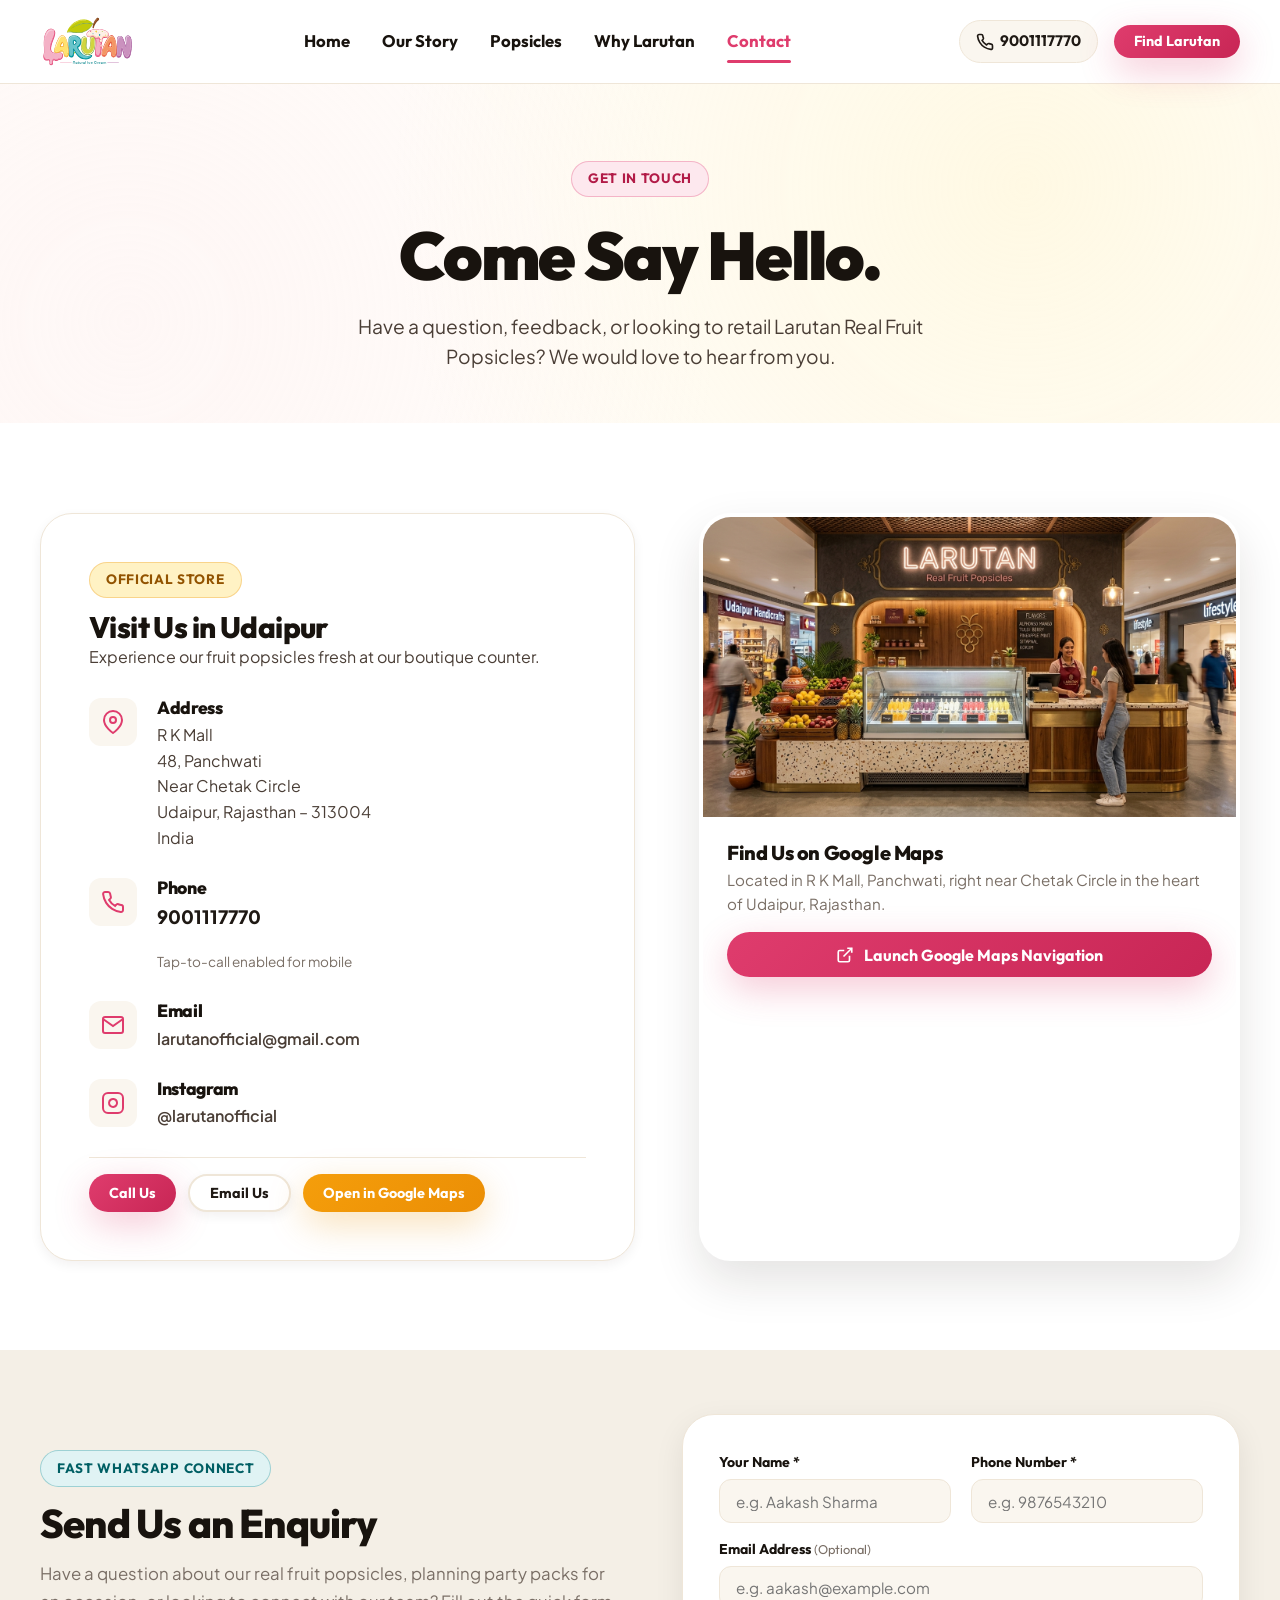
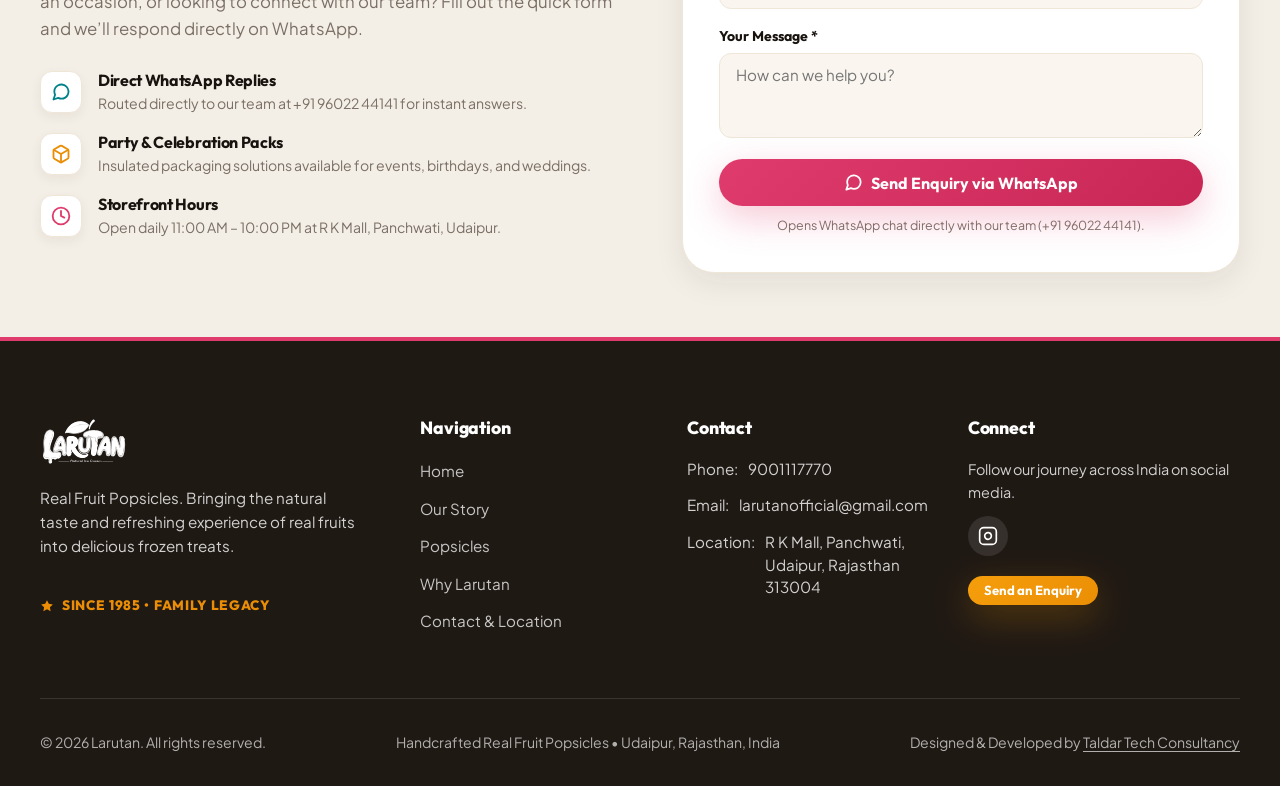
==== commit b3b0f10d: "refactor(announcement): remove completed 27 September Grand Launch banner and modal" ====
--- a/contact.html
+++ b/contact.html
@@ -28,24 +28,6 @@
 
 <body>
 
-  <!-- ==========================================================================
-       GRAND LAUNCH ANNOUNCEMENT BAR
-       ========================================================================== -->
-  <aside class="announcement-bar" role="region" aria-label="Grand Launch Announcement">
-    <div class="container announcement-bar-container">
-      <div class="announcement-text">
-        <span class="announcement-tag">Grand Launch</span>
-        <span>Join us this <strong>Sunday, 27th Sep (5:00 PM onwards)</strong> at <strong>RKAY Mall,
-            Udaipur</strong>!</span>
-      </div>
-      <button type="button" class="announcement-link-btn" id="open-launch-banner" aria-haspopup="dialog">
-        View Invite
-        <svg width="14" height="14" viewBox="0 0 24 24" fill="none" stroke="currentColor" stroke-width="2.5">
-          <path d="M5 12h14M12 5l7 7-7 7" />
-        </svg>
-      </button>
-    </div>
-  </aside>
 
   <!-- Header -->
   <header class="site-header">
@@ -443,41 +425,6 @@
     </div>
   </footer>
 
-  <!-- ==========================================================================
-       GRAND LAUNCH ANNOUNCEMENT MODAL
-       ========================================================================== -->
-  <div id="launch-banner-modal" class="launch-modal-overlay" role="dialog" aria-modal="true"
-    aria-label="Grand Launch Invitation — RKAY Mall, Udaipur">
-    <div class="launch-modal-card">
-      <button type="button" class="launch-modal-close" id="launch-modal-close"
-        aria-label="Close Grand Launch Invitation">
-        <svg width="20" height="20" viewBox="0 0 24 24" fill="none" stroke="currentColor" stroke-width="2.5"
-          stroke-linecap="round" stroke-linejoin="round">
-          <line x1="18" y1="6" x2="6" y2="18"></line>
-          <line x1="6" y1="6" x2="18" y2="18"></line>
-        </svg>
-      </button>
-      <div class="launch-modal-media">
-        <img src="assets/images/banner.jpeg"
-          alt="Larutan Grand Launch Invitation — 27th September Sunday 5:00 PM Onwards at RKAY Mall Udaipur"
-          class="launch-modal-img" width="1132" height="1600">
-      </div>
-      <div class="launch-modal-footer">
-        <a href="https://share.google/eqdsOeeqn8STSRf2m" target="_blank" rel="noopener noreferrer"
-          class="btn btn-mango btn-sm" style="flex: 1; text-align: center; font-weight: 700;">
-          <svg width="16" height="16" viewBox="0 0 24 24" fill="none" stroke="currentColor" stroke-width="2"
-            style="margin-right: 4px; vertical-align: -2px;">
-            <path d="M21 10c0 7-9 13-9 13s-9-6-9-13a9 9 0 0 1 18 0z"></path>
-            <circle cx="12" cy="10" r="3"></circle>
-          </svg>
-          Get Directions to RKAY Mall
-        </a>
-        <button type="button" class="btn btn-secondary btn-sm launch-modal-dismiss">
-          Dismiss
-        </button>
-      </div>
-    </div>
-  </div>
 
   <script src="assets/js/main.js"></script>
 </body>
--- a/assets/css/main.css
+++ b/assets/css/main.css
@@ -1913,173 +1913,6 @@
   }
 }
 
-/* ==========================================================================
-   GRAND LAUNCH ANNOUNCEMENT BAR & BANNER MODAL
-   ========================================================================== */
-.announcement-bar {
-  background: linear-gradient(90deg, #1F1914 0%, #2D221A 100%);
-  color: #FAF6EE;
-  padding: 0.55rem 1rem;
-  font-size: 0.86rem;
-  border-bottom: 1px solid rgba(235, 142, 39, 0.35);
-  position: relative;
-  z-index: 1001;
-}
-
-.announcement-bar-container {
-  display: flex;
-  align-items: center;
-  justify-content: space-between;
-  gap: 1rem;
-}
-
-.announcement-text {
-  display: flex;
-  align-items: center;
-  gap: 0.65rem;
-  flex-wrap: wrap;
-}
-
-.announcement-tag {
-  background: var(--mango-primary);
-  color: #1F1914;
-  font-family: var(--font-heading);
-  font-weight: 800;
-  font-size: 0.7rem;
-  letter-spacing: 0.05em;
-  padding: 0.2rem 0.55rem;
-  border-radius: 4px;
-  text-transform: uppercase;
-  display: inline-block;
-  white-space: nowrap;
-}
-
-.announcement-link-btn {
-  background: rgba(235, 142, 39, 0.15);
-  border: 1px solid var(--mango-primary);
-  color: var(--mango-primary);
-  font-family: var(--font-heading);
-  font-weight: 700;
-  font-size: 0.78rem;
-  padding: 0.25rem 0.8rem;
-  border-radius: var(--radius-full);
-  cursor: pointer;
-  display: inline-flex;
-  align-items: center;
-  gap: 0.35rem;
-  white-space: nowrap;
-  transition: all 0.2s ease;
-}
-
-.announcement-link-btn:hover {
-  background: var(--mango-primary);
-  color: #1F1914;
-}
-
-@media (max-width: 640px) {
-  .announcement-bar-container {
-    flex-direction: column;
-    text-align: center;
-    gap: 0.45rem;
-  }
-}
-
-/* Modal Overlay */
-.launch-modal-overlay {
-  position: fixed;
-  inset: 0;
-  z-index: 99999;
-  background-color: rgba(15, 10, 5, 0.78);
-  backdrop-filter: blur(8px);
-  -webkit-backdrop-filter: blur(8px);
-  display: flex;
-  align-items: center;
-  justify-content: center;
-  padding: 1rem;
-  opacity: 0;
-  visibility: hidden;
-  transition: opacity 0.35s ease, visibility 0.35s ease;
-}
-
-.launch-modal-overlay.active {
-  opacity: 1;
-  visibility: visible;
-}
-
-/* Modal Card */
-.launch-modal-card {
-  position: relative;
-  max-width: 440px;
-  width: 100%;
-  max-height: 94vh;
-  background: #FAF6EE;
-  border-radius: 20px;
-  box-shadow: 0 25px 60px -10px rgba(0, 0, 0, 0.65), 0 0 0 1px rgba(255, 255, 255, 0.25);
-  display: flex;
-  flex-direction: column;
-  overflow: hidden;
-  transform: scale(0.92) translateY(16px);
-  transition: transform 0.35s cubic-bezier(0.16, 1, 0.3, 1);
-}
-
-.launch-modal-overlay.active .launch-modal-card {
-  transform: scale(1) translateY(0);
-}
-
-/* Close button */
-.launch-modal-close {
-  position: absolute;
-  top: 12px;
-  right: 12px;
-  width: 38px;
-  height: 38px;
-  border-radius: 50%;
-  background: rgba(31, 25, 20, 0.85);
-  color: #FFFFFF;
-  border: 2px solid rgba(255, 255, 255, 0.5);
-  display: flex;
-  align-items: center;
-  justify-content: center;
-  cursor: pointer;
-  z-index: 10;
-  box-shadow: 0 4px 12px rgba(0, 0, 0, 0.35);
-  transition: all 0.2s ease;
-}
-
-.launch-modal-close:hover {
-  background: #1F1914;
-  transform: scale(1.08);
-  border-color: #FFFFFF;
-}
-
-/* Media Box */
-.launch-modal-media {
-  width: 100%;
-  overflow-y: auto;
-  max-height: calc(94vh - 66px);
-  background: #FAF6EE;
-  display: flex;
-  align-items: center;
-  justify-content: center;
-}
-
-.launch-modal-img {
-  width: 100%;
-  height: auto;
-  max-height: calc(94vh - 66px);
-  object-fit: contain;
-  display: block;
-}
-
-/* Footer Actions */
-.launch-modal-footer {
-  display: flex;
-  align-items: center;
-  gap: 0.65rem;
-  padding: 0.75rem 1rem;
-  background: #FFFFFF;
-  border-top: 1px solid var(--border-subtle);
-}
 
 /* ==========================================================================
    ACCESSIBILITY & REDUCED MOTION
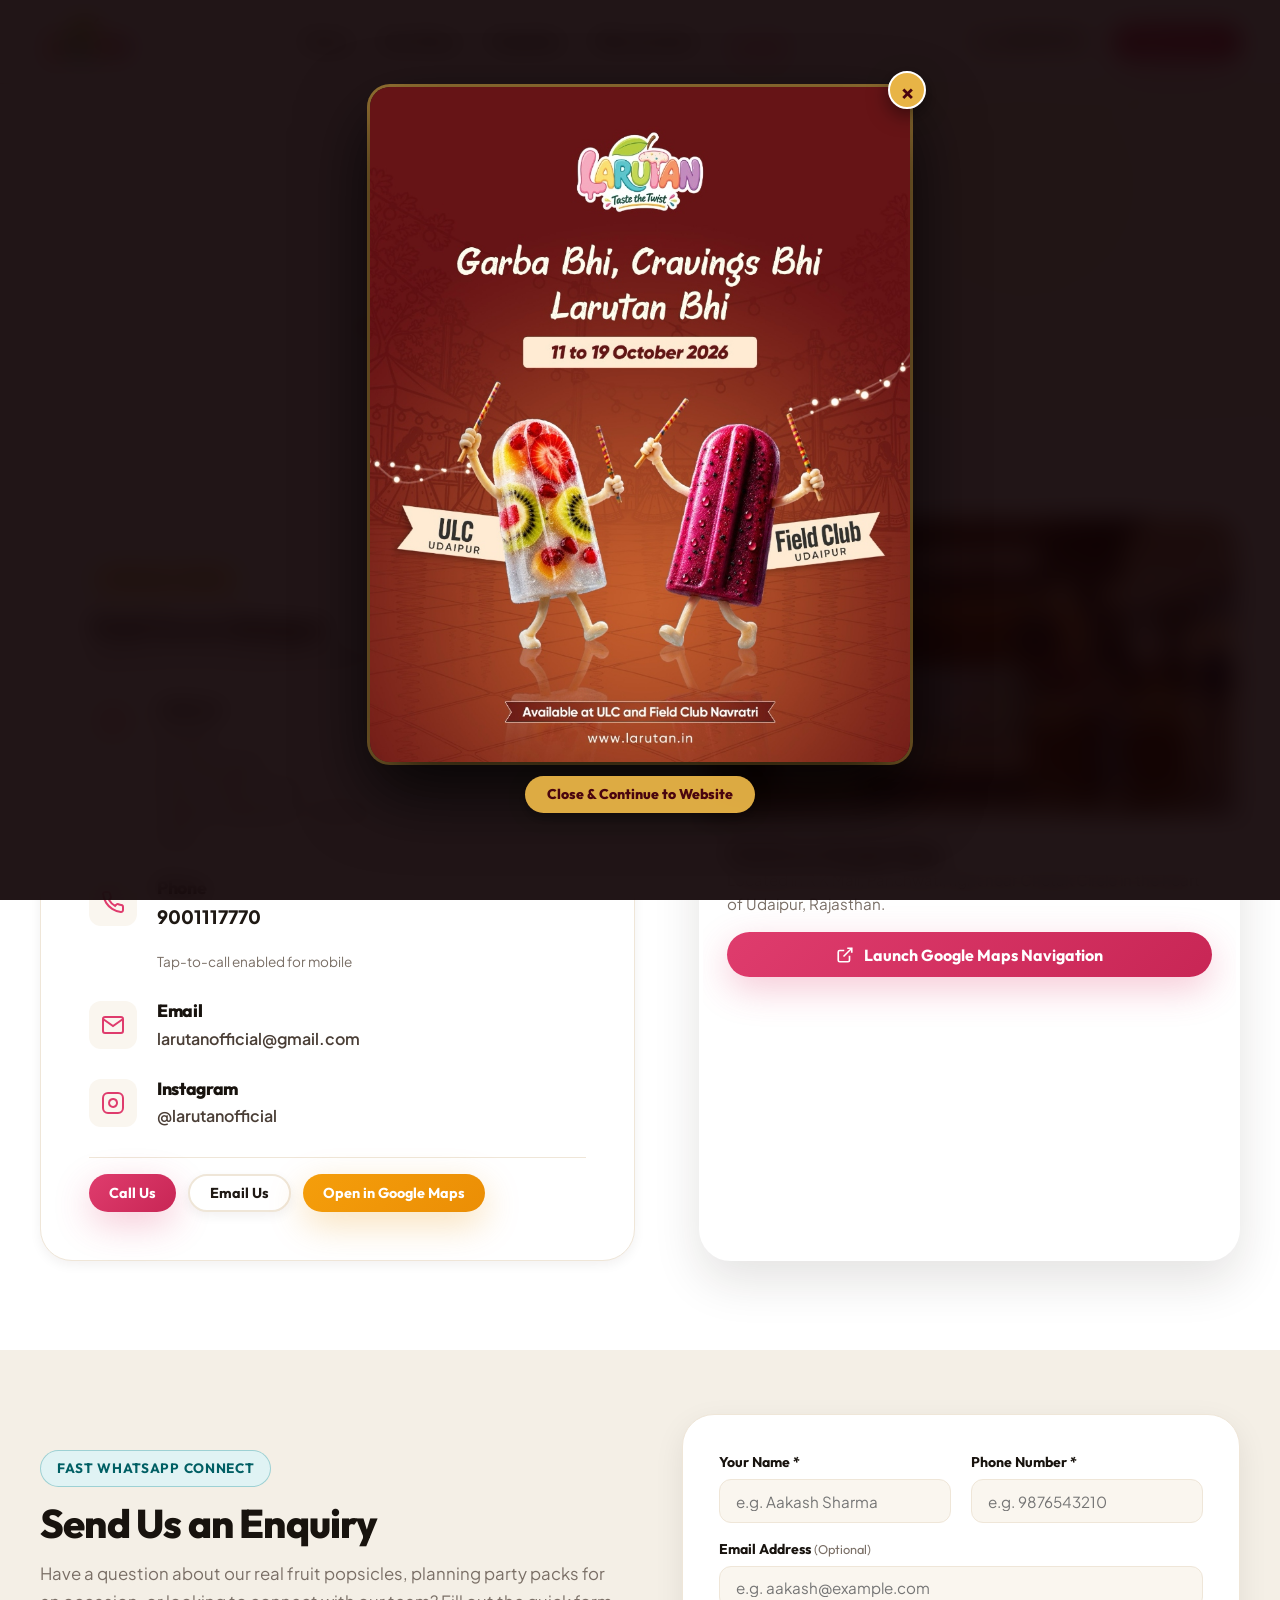
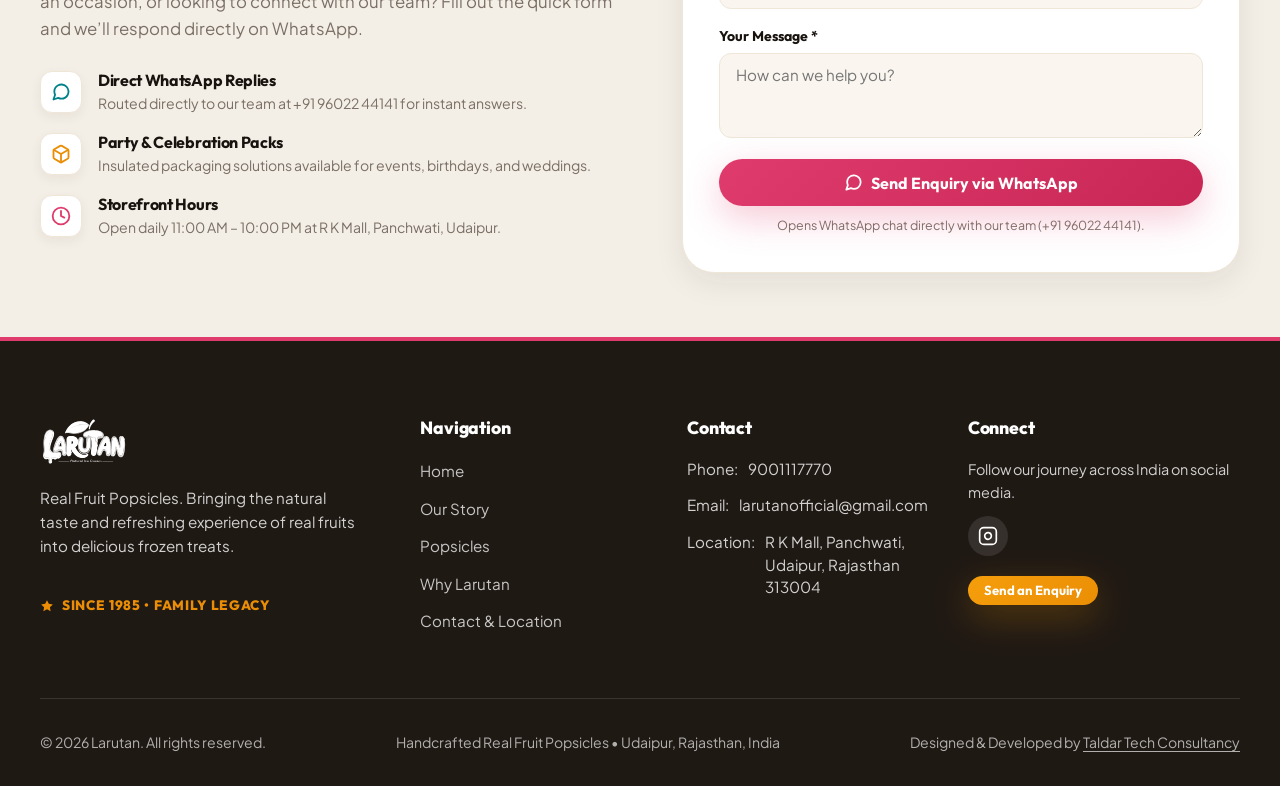
==== commit af68c17d: "feat(website): add Navratri promotional auto-popup modal across all public landing pages - Copy Navr" ====
--- a/contact.html
+++ b/contact.html
@@ -426,6 +426,17 @@
   </footer>
 
 
+  <!-- Navratri Landing Auto-Popup Modal -->
+  <div class="navratri-modal-overlay" id="navratriModal" role="dialog" aria-modal="true" aria-label="Navratri Promotional Poster">
+    <div class="navratri-modal-content">
+      <button type="button" class="navratri-modal-close" id="navratriModalClose" aria-label="Close Poster">&times;</button>
+      <img src="assets/images/navratri-poster.jpg" alt="Garba Bhi, Cravings Bhi, Larutan Bhi — Navratri 2026 Special Poster" class="navratri-modal-img" id="navratriModalImg">
+      <div class="navratri-modal-footer-bar">
+        <button type="button" class="btn-modal-dismiss" id="navratriModalDismissBtn">Close &amp; Continue to Website</button>
+      </div>
+    </div>
+  </div>
+
   <script src="assets/js/main.js"></script>
 </body>
 
--- a/assets/css/main.css
+++ b/assets/css/main.css
@@ -1925,3 +1925,378 @@
     scroll-behavior: auto !important;
   }
 }
+
+/* ==========================================================================
+   NAVRATRI 2026 SPECIAL PROMOTIONAL BANNER & LIGHTBOX
+   ========================================================================== */
+
+/* 1. Top Announcement Bar */
+.navratri-announcement-bar {
+  background: linear-gradient(135deg, #5C0B16 0%, #831828 50%, #5C0B16 100%);
+  color: #FFFDF9;
+  padding: 0.65rem 1rem;
+  font-family: var(--font-body);
+  font-size: 0.88rem;
+  border-bottom: 2px solid #E8B446;
+  text-align: center;
+  position: relative;
+  z-index: 1010;
+}
+
+.navratri-bar-content {
+  display: inline-flex;
+  align-items: center;
+  justify-content: center;
+  flex-wrap: wrap;
+  gap: 0.6rem;
+}
+
+.navratri-bar-badge {
+  background: #E8B446;
+  color: #4A050F;
+  font-family: var(--font-heading);
+  font-weight: 800;
+  font-size: 0.75rem;
+  padding: 0.18rem 0.6rem;
+  border-radius: var(--radius-pill);
+  text-transform: uppercase;
+  letter-spacing: 0.05em;
+}
+
+.navratri-bar-link {
+  color: #FFE6A8;
+  font-weight: 700;
+  text-decoration: underline;
+  text-underline-offset: 3px;
+  transition: color 0.2s ease;
+}
+
+.navratri-bar-link:hover {
+  color: #FFFFFF;
+}
+
+/* 2. Main Navratri Promo Section */
+.navratri-section {
+  background: linear-gradient(160deg, #4F0913 0%, #751523 45%, #590B16 100%);
+  color: #FFFDF9;
+  padding: 4.5rem 0;
+  position: relative;
+  overflow: hidden;
+}
+
+.navratri-section::before {
+  content: "";
+  position: absolute;
+  top: -100px;
+  right: -100px;
+  width: 400px;
+  height: 400px;
+  border-radius: 50%;
+  background: radial-gradient(circle, rgba(232, 180, 70, 0.18) 0%, rgba(232, 180, 70, 0) 70%);
+  pointer-events: none;
+}
+
+.navratri-grid {
+  display: grid;
+  grid-template-columns: 1fr;
+  gap: 2.5rem;
+  align-items: center;
+}
+
+@media (min-width: 992px) {
+  .navratri-grid {
+    grid-template-columns: 1.05fr 1fr;
+    gap: 3.5rem;
+  }
+}
+
+/* Poster Card Display */
+.navratri-poster-card {
+  position: relative;
+  border-radius: var(--radius-md);
+  overflow: hidden;
+  box-shadow: 0 20px 50px rgba(0, 0, 0, 0.45), 0 0 0 3px rgba(232, 180, 70, 0.4);
+  cursor: pointer;
+  transition: transform 0.35s var(--ease-smooth), box-shadow 0.35s var(--ease-smooth);
+}
+
+.navratri-poster-card:hover {
+  transform: translateY(-6px) scale(1.01);
+  box-shadow: 0 28px 60px rgba(0, 0, 0, 0.55), 0 0 0 4px rgba(232, 180, 70, 0.8);
+}
+
+.navratri-poster-img {
+  width: 100%;
+  height: auto;
+  display: block;
+  object-fit: cover;
+}
+
+.navratri-poster-overlay {
+  position: absolute;
+  inset: 0;
+  background: linear-gradient(to top, rgba(50, 4, 11, 0.8) 0%, rgba(50, 4, 11, 0) 50%);
+  display: flex;
+  align-items: flex-end;
+  justify-content: center;
+  padding: 1.5rem;
+  opacity: 0.9;
+  transition: opacity 0.3s ease;
+}
+
+.navratri-poster-card:hover .navratri-poster-overlay {
+  opacity: 1;
+}
+
+.poster-zoom-btn {
+  background: rgba(232, 180, 70, 0.95);
+  color: #4A050F;
+  font-family: var(--font-heading);
+  font-weight: 800;
+  font-size: 0.88rem;
+  padding: 0.6rem 1.25rem;
+  border-radius: var(--radius-pill);
+  display: inline-flex;
+  align-items: center;
+  gap: 0.5rem;
+  box-shadow: 0 6px 18px rgba(0, 0, 0, 0.3);
+}
+
+/* Navratri Content Box */
+.navratri-badge {
+  display: inline-flex;
+  align-items: center;
+  gap: 0.5rem;
+  background: rgba(232, 180, 70, 0.2);
+  border: 1px solid rgba(232, 180, 70, 0.5);
+  color: #FFE6A8;
+  font-family: var(--font-heading);
+  font-weight: 700;
+  font-size: 0.85rem;
+  padding: 0.35rem 1rem;
+  border-radius: var(--radius-pill);
+  margin-bottom: 1rem;
+}
+
+.navratri-title {
+  font-family: var(--font-heading);
+  font-size: clamp(2.2rem, 4.5vw, 3.2rem);
+  font-weight: 900;
+  color: #FFFFFF;
+  line-height: 1.15;
+  margin-bottom: 1rem;
+  text-shadow: 0 2px 10px rgba(0, 0, 0, 0.3);
+}
+
+.navratri-title-gold {
+  color: #F8CB68;
+}
+
+.navratri-dates-pill {
+  display: inline-block;
+  background: #E8B446;
+  color: #4A050F;
+  font-family: var(--font-heading);
+  font-weight: 800;
+  font-size: 1.05rem;
+  padding: 0.45rem 1.25rem;
+  border-radius: var(--radius-sm);
+  margin-bottom: 1.5rem;
+  box-shadow: 0 4px 14px rgba(0, 0, 0, 0.25);
+}
+
+.navratri-desc {
+  font-size: 1.08rem;
+  line-height: 1.6;
+  color: #F7E7E7;
+  margin-bottom: 2rem;
+  opacity: 0.95;
+}
+
+/* Venues Grid */
+.navratri-venues-grid {
+  display: grid;
+  grid-template-columns: 1fr;
+  gap: 1rem;
+  margin-bottom: 2rem;
+}
+
+@media (min-width: 576px) {
+  .navratri-venues-grid {
+    grid-template-columns: 1fr 1fr;
+  }
+}
+
+.venue-card {
+  background: rgba(255, 255, 255, 0.08);
+  border: 1px solid rgba(232, 180, 70, 0.35);
+  border-radius: var(--radius-sm);
+  padding: 1.15rem;
+  backdrop-filter: blur(8px);
+  transition: background 0.25s ease, border-color 0.25s ease;
+}
+
+.venue-card:hover {
+  background: rgba(255, 255, 255, 0.14);
+  border-color: rgba(232, 180, 70, 0.7);
+}
+
+.venue-tag {
+  font-family: var(--font-heading);
+  font-weight: 800;
+  font-size: 1.15rem;
+  color: #FFE6A8;
+  margin-bottom: 0.2rem;
+}
+
+.venue-sub {
+  font-size: 0.85rem;
+  color: #E6D0D0;
+}
+
+/* CTA Buttons */
+.navratri-cta-group {
+  display: flex;
+  flex-wrap: wrap;
+  gap: 1rem;
+}
+
+.btn-gold {
+  background: linear-gradient(135deg, #FAD675 0%, #E8B446 100%);
+  color: #4A050F;
+  font-family: var(--font-heading);
+  font-weight: 800;
+  border: none;
+  padding: 0.85rem 1.8rem;
+  border-radius: var(--radius-pill);
+  box-shadow: 0 8px 24px rgba(232, 180, 70, 0.35);
+  text-decoration: none;
+  display: inline-flex;
+  align-items: center;
+  gap: 0.5rem;
+  transition: transform 0.25s ease, box-shadow 0.25s ease;
+}
+
+.btn-gold:hover {
+  transform: translateY(-3px);
+  box-shadow: 0 12px 30px rgba(232, 180, 70, 0.5);
+  color: #2D0209;
+}
+
+.btn-outline-gold {
+  background: transparent;
+  color: #FFE6A8;
+  border: 2px solid rgba(232, 180, 70, 0.6);
+  font-family: var(--font-heading);
+  font-weight: 700;
+  padding: 0.8rem 1.6rem;
+  border-radius: var(--radius-pill);
+  text-decoration: none;
+  display: inline-flex;
+  align-items: center;
+  gap: 0.5rem;
+  transition: all 0.25s ease;
+}
+
+.btn-outline-gold:hover {
+  background: rgba(232, 180, 70, 0.15);
+  border-color: #E8B446;
+  color: #FFFFFF;
+}
+
+/* Poster Auto-Popup Landing Modal */
+.navratri-modal-overlay {
+  position: fixed;
+  inset: 0;
+  background: rgba(15, 2, 4, 0.92);
+  backdrop-filter: blur(12px);
+  z-index: 99999;
+  display: flex;
+  align-items: center;
+  justify-content: center;
+  padding: 1rem;
+  opacity: 0;
+  visibility: hidden;
+  transition: opacity 0.4s var(--ease-smooth), visibility 0.4s var(--ease-smooth);
+}
+
+.navratri-modal-overlay.is-active {
+  opacity: 1;
+  visibility: visible;
+}
+
+.navratri-modal-content {
+  position: relative;
+  max-width: 540px;
+  width: 100%;
+  max-height: 94vh;
+  display: flex;
+  flex-direction: column;
+  align-items: center;
+  transform: scale(0.9);
+  transition: transform 0.4s var(--ease-spring);
+}
+
+.navratri-modal-overlay.is-active .navratri-modal-content {
+  transform: scale(1);
+}
+
+.navratri-modal-img {
+  max-width: 100%;
+  max-height: 78vh;
+  object-fit: contain;
+  border-radius: var(--radius-md);
+  box-shadow: 0 30px 70px rgba(0, 0, 0, 0.8), 0 0 0 3px rgba(232, 180, 70, 0.6);
+}
+
+.navratri-modal-close {
+  position: absolute;
+  top: -16px;
+  right: -16px;
+  background: #E8B446;
+  color: #4A050F;
+  border: 2px solid #FFFFFF;
+  width: 38px;
+  height: 38px;
+  border-radius: 50%;
+  font-size: 1.4rem;
+  font-weight: 900;
+  cursor: pointer;
+  display: flex;
+  align-items: center;
+  justify-content: center;
+  box-shadow: 0 6px 20px rgba(0, 0, 0, 0.5);
+  z-index: 10;
+  transition: transform 0.2s ease, background 0.2s ease;
+}
+
+.navratri-modal-close:hover {
+  transform: scale(1.1);
+  background: #FAD675;
+}
+
+.navratri-modal-footer-bar {
+  margin-top: 0.85rem;
+  text-align: center;
+}
+
+.btn-modal-dismiss {
+  background: rgba(232, 180, 70, 0.95);
+  color: #4A050F;
+  font-family: var(--font-heading);
+  font-weight: 800;
+  font-size: 0.88rem;
+  border: none;
+  padding: 0.6rem 1.4rem;
+  border-radius: var(--radius-pill);
+  cursor: pointer;
+  box-shadow: 0 4px 16px rgba(0, 0, 0, 0.4);
+  transition: transform 0.2s ease, background 0.2s ease;
+}
+
+.btn-modal-dismiss:hover {
+  background: #FFFFFF;
+  color: #6E0D1B;
+  transform: translateY(-2px);
+}
+
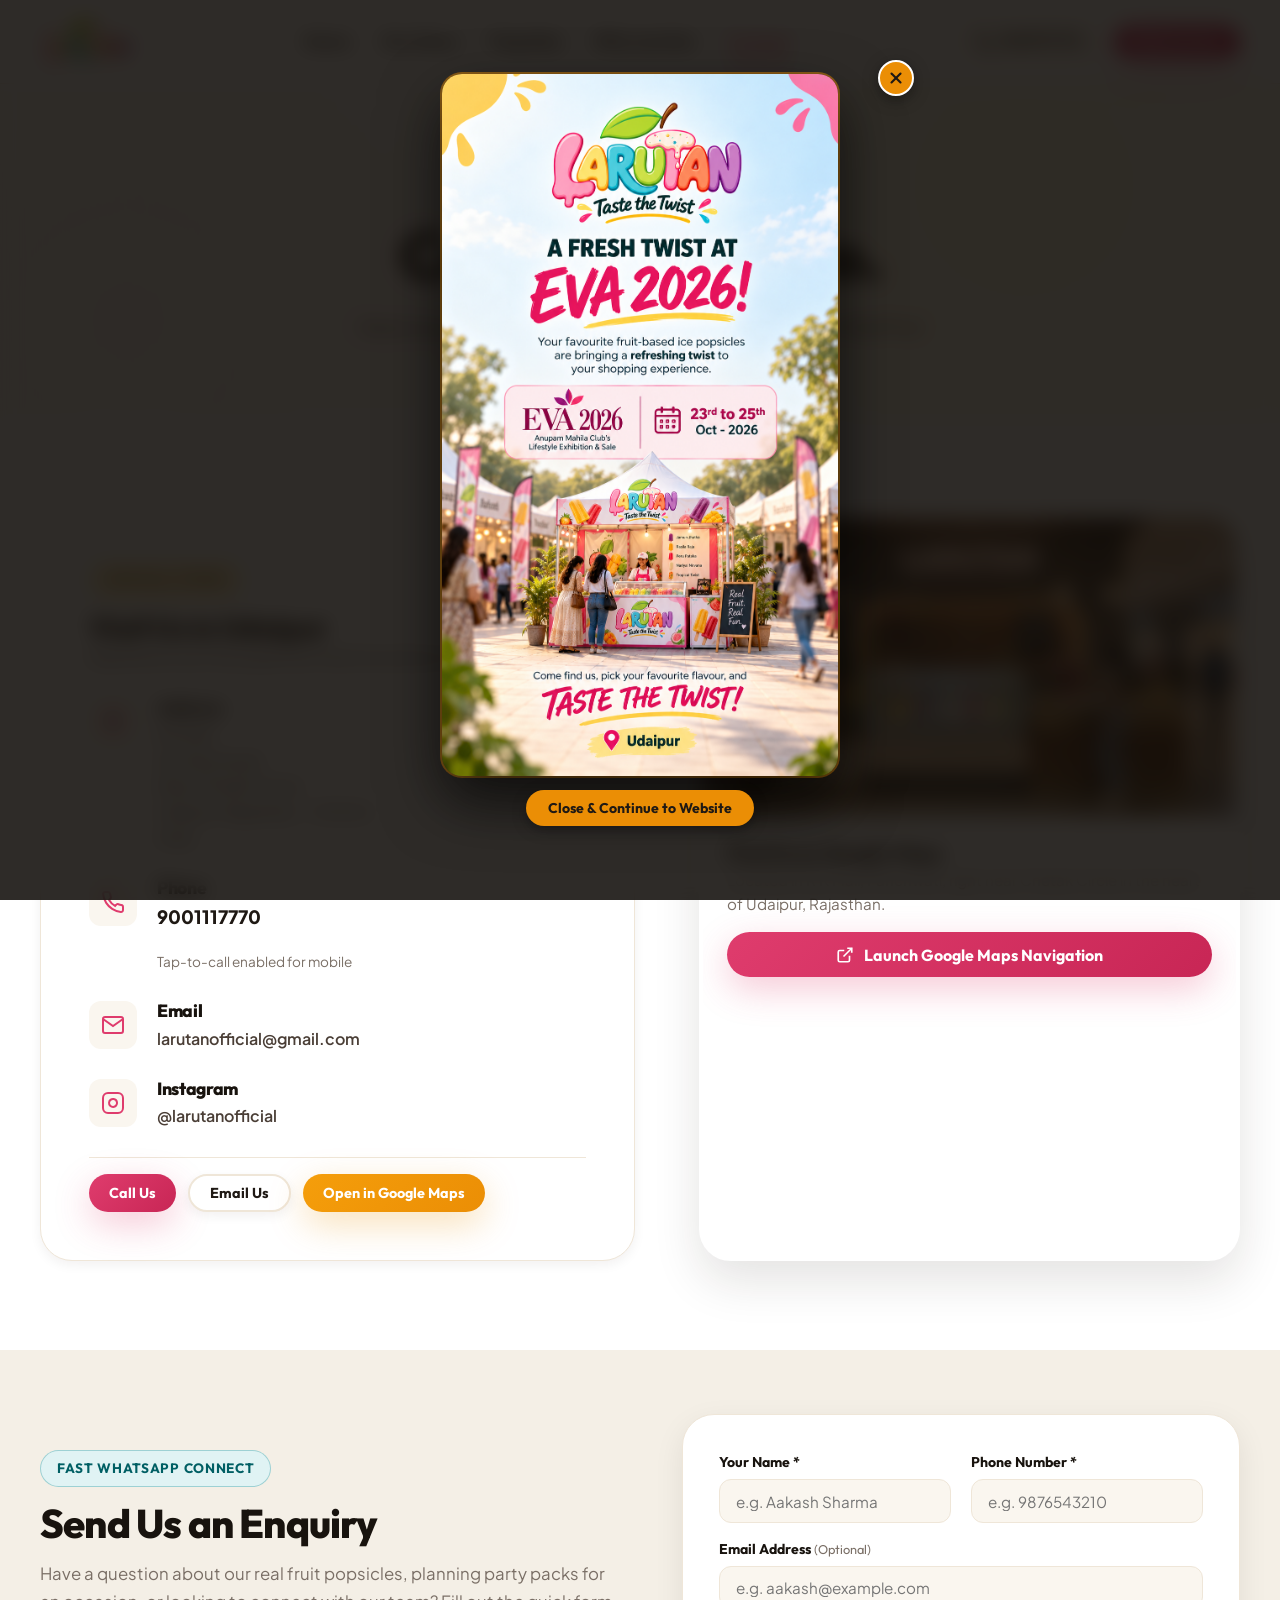
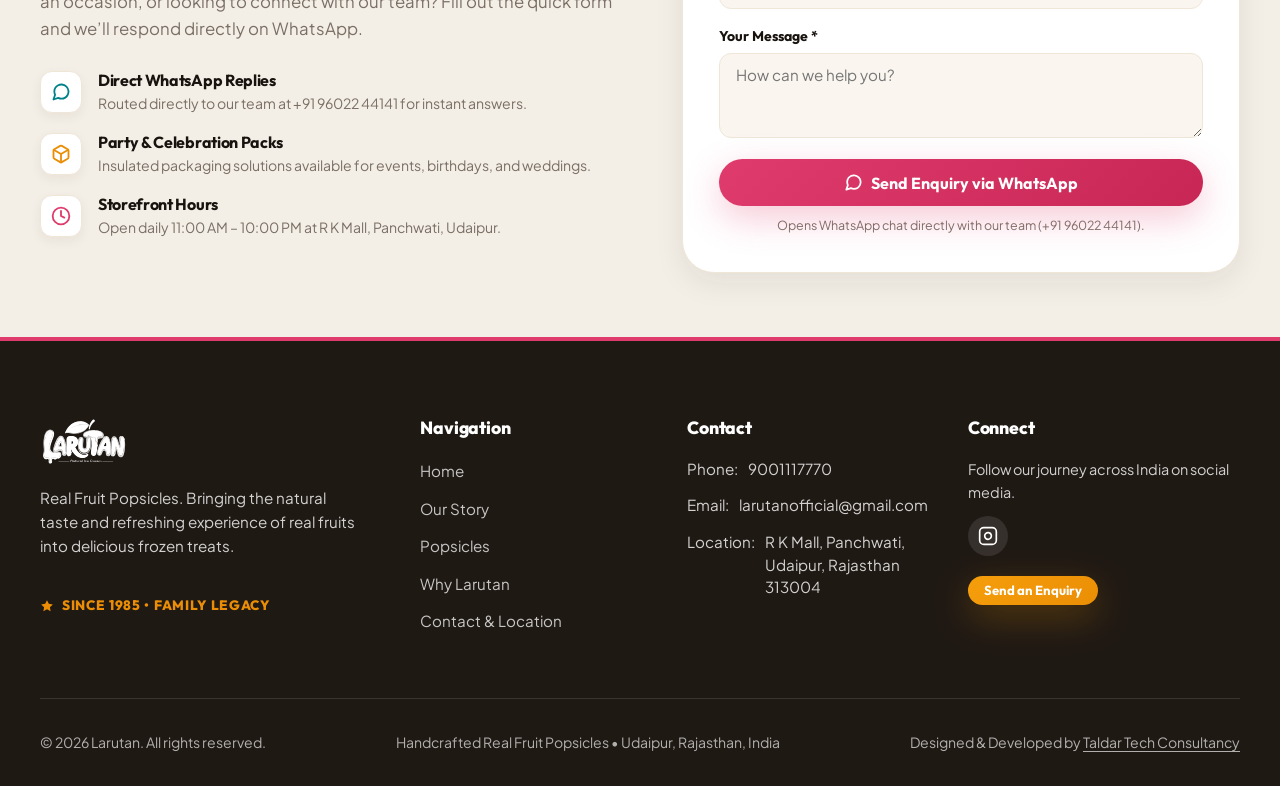
==== commit a23e943c: "feat(website): add Larutan at EVA promotional popup modal across all pages - Add Larutan at EVA prom" ====
--- a/contact.html
+++ b/contact.html
@@ -425,14 +425,18 @@
     </div>
   </footer>
 
-
-  <!-- Navratri Landing Auto-Popup Modal -->
-  <div class="navratri-modal-overlay" id="navratriModal" role="dialog" aria-modal="true" aria-label="Navratri Promotional Poster">
-    <div class="navratri-modal-content">
-      <button type="button" class="navratri-modal-close" id="navratriModalClose" aria-label="Close Poster">&times;</button>
-      <img src="assets/images/navratri-poster.jpg" alt="Garba Bhi, Cravings Bhi, Larutan Bhi — Navratri 2026 Special Poster" class="navratri-modal-img" id="navratriModalImg">
-      <div class="navratri-modal-footer-bar">
-        <button type="button" class="btn-modal-dismiss" id="navratriModalDismissBtn">Close &amp; Continue to Website</button>
+  <!-- Larutan at EVA Promotional Auto-Popup Modal -->
+  <div class="promo-modal-overlay" id="evaModal" role="dialog" aria-modal="true" aria-label="Larutan at EVA Promotional Poster">
+    <div class="promo-modal-content">
+      <button type="button" class="promo-modal-close" id="evaModalClose" aria-label="Close Poster">
+        <svg width="18" height="18" viewBox="0 0 24 24" fill="none" stroke="currentColor" stroke-width="2.8" stroke-linecap="round" stroke-linejoin="round" aria-hidden="true">
+          <line x1="18" y1="6" x2="6" y2="18"></line>
+          <line x1="6" y1="6" x2="18" y2="18"></line>
+        </svg>
+      </button>
+      <img src="assets/images/Larutan at EVA.png" alt="Larutan at EVA — Special Promotional Poster" class="promo-modal-img" id="evaModalImg">
+      <div class="promo-modal-footer-bar">
+        <button type="button" class="btn-modal-dismiss" id="evaModalDismissBtn">Close &amp; Continue to Website</button>
       </div>
     </div>
   </div>
--- a/assets/css/main.css
+++ b/assets/css/main.css
@@ -86,7 +86,9 @@
 }
 
 /* --- Base & Reset --- */
-*, *::before, *::after {
+*,
+*::before,
+*::after {
   box-sizing: border-box;
   margin: 0;
   padding: 0;
@@ -111,7 +113,8 @@
   flex-direction: column;
 }
 
-img, svg {
+img,
+svg {
   display: block;
   max-width: 100%;
   height: auto;
@@ -123,7 +126,10 @@
   transition: color 0.2s ease, opacity 0.2s ease;
 }
 
-button, input, textarea, select {
+button,
+input,
+textarea,
+select {
   font-family: inherit;
   font-size: inherit;
   color: inherit;
@@ -135,7 +141,8 @@
   cursor: pointer;
 }
 
-ul, ol {
+ul,
+ol {
   list-style: none;
 }
 
@@ -156,7 +163,12 @@
 }
 
 /* --- Typography Hierarchy --- */
-h1, h2, h3, h4, h5, h6 {
+h1,
+h2,
+h3,
+h4,
+h5,
+h6 {
   font-family: var(--font-heading);
   color: var(--text-heading);
   line-height: 1.15;
@@ -200,10 +212,21 @@
   color: var(--text-muted);
 }
 
-.text-mango { color: var(--mango-primary); }
-.text-strawberry { color: var(--strawberry-primary); }
-.text-teal { color: var(--teal-primary); }
-.text-lime { color: var(--lime-primary); }
+.text-mango {
+  color: var(--mango-primary);
+}
+
+.text-strawberry {
+  color: var(--strawberry-primary);
+}
+
+.text-teal {
+  color: var(--teal-primary);
+}
+
+.text-lime {
+  color: var(--lime-primary);
+}
 
 /* --- Badges & Pills --- */
 .badge {
@@ -590,8 +613,8 @@
   position: relative;
   padding: clamp(2rem, 5vw, 4.5rem) 0 clamp(3rem, 6vw, 6rem);
   background: radial-gradient(circle at 80% 20%, rgba(255, 242, 196, 0.5) 0%, transparent 60%),
-              radial-gradient(circle at 10% 80%, rgba(253, 232, 238, 0.4) 0%, transparent 50%),
-              var(--bg-cream);
+    radial-gradient(circle at 10% 80%, rgba(253, 232, 238, 0.4) 0%, transparent 50%),
+    var(--bg-cream);
   overflow: hidden;
 }
 
@@ -730,8 +753,15 @@
 }
 
 @keyframes floatSlow {
-  0%, 100% { transform: translateY(0); }
-  50% { transform: translateY(-8px); }
+
+  0%,
+  100% {
+    transform: translateY(0);
+  }
+
+  50% {
+    transform: translateY(-8px);
+  }
 }
 
 /* ==========================================================================
@@ -942,47 +972,77 @@
 
 /* Card Accent Theming for Official Flavours */
 .flavour-card[data-flavour="rasila-raja"],
-.flavour-card[data-flavour="mango"] { --card-accent: var(--mango-primary); }
+.flavour-card[data-flavour="mango"] {
+  --card-accent: var(--mango-primary);
+}
 
 .flavour-card[data-flavour="laal-lazzat"],
-.flavour-card[data-flavour="strawberry"] { --card-accent: var(--strawberry-primary); }
+.flavour-card[data-flavour="strawberry"] {
+  --card-accent: var(--strawberry-primary);
+}
 
 .flavour-card[data-flavour="jamnu-jhatka"],
-.flavour-card[data-flavour="jamun"] { --card-accent: var(--jamun-primary); }
+.flavour-card[data-flavour="jamun"] {
+  --card-accent: var(--jamun-primary);
+}
 
 .flavour-card[data-flavour="pineapple-punch"],
-.flavour-card[data-flavour="pineapple"] { --card-accent: #EAB308; }
+.flavour-card[data-flavour="pineapple"] {
+  --card-accent: #EAB308;
+}
 
 .flavour-card[data-flavour="kiwi-kick"],
-.flavour-card[data-flavour="kiwi"] { --card-accent: #84CC16; }
+.flavour-card[data-flavour="kiwi"] {
+  --card-accent: #84CC16;
+}
 
 .flavour-card[data-flavour="peru-pataka"],
-.flavour-card[data-flavour="peru"] { --card-accent: #FB7185; }
+.flavour-card[data-flavour="peru"] {
+  --card-accent: #FB7185;
+}
 
 .flavour-card[data-flavour="narangi-nasha"],
-.flavour-card[data-flavour="narangi"] { --card-accent: #F97316; }
+.flavour-card[data-flavour="narangi"] {
+  --card-accent: #F97316;
+}
 
 .flavour-card[data-flavour="imli-inferno"],
-.flavour-card[data-flavour="imli"] { --card-accent: #B45309; }
+.flavour-card[data-flavour="imli"] {
+  --card-accent: #B45309;
+}
 
 .flavour-card[data-flavour="herbal-hungama"],
-.flavour-card[data-flavour="herbal"] { --card-accent: #10B981; }
+.flavour-card[data-flavour="herbal"] {
+  --card-accent: #10B981;
+}
 
 .flavour-card[data-flavour="nariyal-nirvana"],
-.flavour-card[data-flavour="nariyal"] { --card-accent: #0D9488; }
+.flavour-card[data-flavour="nariyal"] {
+  --card-accent: #0D9488;
+}
 
 .flavour-card[data-flavour="falsa-fever"],
-.flavour-card[data-flavour="falsa"] { --card-accent: #7E22CE; }
+.flavour-card[data-flavour="falsa"] {
+  --card-accent: #7E22CE;
+}
 
 .flavour-card[data-flavour="falahar-fiesta"],
-.flavour-card[data-flavour="falahar"] { --card-accent: #D97706; }
+.flavour-card[data-flavour="falahar"] {
+  --card-accent: #D97706;
+}
 
 .flavour-card[data-flavour="passion-panga"],
-.flavour-card[data-flavour="passion"] { --card-accent: #E11D48; }
-
-.flavour-card[data-flavour="kiwi-strawberry"] { --card-accent: #E11D48; }
-
-.flavour-card[data-flavour="tropical-twist"] { --card-accent: #F59E0B; }
+.flavour-card[data-flavour="passion"] {
+  --card-accent: #E11D48;
+}
+
+.flavour-card[data-flavour="kiwi-strawberry"] {
+  --card-accent: #E11D48;
+}
+
+.flavour-card[data-flavour="tropical-twist"] {
+  --card-accent: #F59E0B;
+}
 
 /* Filter Bar (on Popsicles Page) */
 .filter-bar {
@@ -1065,10 +1125,12 @@
   background-color: var(--mango-light);
   color: var(--mango-primary);
 }
+
 .transformation-card:nth-child(2) .trans-step-badge {
   background-color: var(--strawberry-light);
   color: var(--strawberry-primary);
 }
+
 .transformation-card:nth-child(3) .trans-step-badge {
   background-color: var(--teal-light);
   color: var(--teal-primary);
@@ -1252,17 +1314,41 @@
   color: var(--text-dark);
 }
 
-.value-card:nth-child(1) { --card-border-color: var(--mango-primary); }
-.value-card:nth-child(1) .value-icon-box { background: var(--mango-light); color: var(--mango-primary); }
-
-.value-card:nth-child(2) { --card-border-color: var(--strawberry-primary); }
-.value-card:nth-child(2) .value-icon-box { background: var(--strawberry-light); color: var(--strawberry-primary); }
-
-.value-card:nth-child(3) { --card-border-color: var(--teal-primary); }
-.value-card:nth-child(3) .value-icon-box { background: var(--teal-light); color: var(--teal-primary); }
-
-.value-card:nth-child(4) { --card-border-color: var(--jamun-primary); }
-.value-card:nth-child(4) .value-icon-box { background: var(--jamun-light); color: var(--jamun-primary); }
+.value-card:nth-child(1) {
+  --card-border-color: var(--mango-primary);
+}
+
+.value-card:nth-child(1) .value-icon-box {
+  background: var(--mango-light);
+  color: var(--mango-primary);
+}
+
+.value-card:nth-child(2) {
+  --card-border-color: var(--strawberry-primary);
+}
+
+.value-card:nth-child(2) .value-icon-box {
+  background: var(--strawberry-light);
+  color: var(--strawberry-primary);
+}
+
+.value-card:nth-child(3) {
+  --card-border-color: var(--teal-primary);
+}
+
+.value-card:nth-child(3) .value-icon-box {
+  background: var(--teal-light);
+  color: var(--teal-primary);
+}
+
+.value-card:nth-child(4) {
+  --card-border-color: var(--jamun-primary);
+}
+
+.value-card:nth-child(4) .value-icon-box {
+  background: var(--jamun-light);
+  color: var(--jamun-primary);
+}
 
 .value-card-title {
   font-size: 1.25rem;
@@ -1674,8 +1760,8 @@
 .page-hero {
   padding: clamp(3rem, 6vw, 5.5rem) 0 clamp(2rem, 4vw, 3.5rem);
   background: radial-gradient(circle at 80% 30%, rgba(255, 242, 196, 0.4) 0%, transparent 60%),
-              radial-gradient(circle at 10% 70%, rgba(253, 232, 238, 0.3) 0%, transparent 50%),
-              var(--bg-cream);
+    radial-gradient(circle at 10% 70%, rgba(253, 232, 238, 0.3) 0%, transparent 50%),
+    var(--bg-cream);
   text-align: center;
 }
 
@@ -1719,6 +1805,7 @@
   .story-chapter.reversed .story-text-col {
     order: 2;
   }
+
   .story-chapter.reversed .story-media-col {
     order: 1;
   }
@@ -1918,7 +2005,10 @@
    ACCESSIBILITY & REDUCED MOTION
    ========================================================================== */
 @media (prefers-reduced-motion: reduce) {
-  *, *::before, *::after {
+
+  *,
+  *::before,
+  *::after {
     animation-duration: 0.01ms !important;
     animation-iteration-count: 1 !important;
     transition-duration: 0.01ms !important;
@@ -1927,289 +2017,14 @@
 }
 
 /* ==========================================================================
-   NAVRATRI 2026 SPECIAL PROMOTIONAL BANNER & LIGHTBOX
+   LARUTAN AT EVA PROMOTIONAL POPUP MODAL
    ========================================================================== */
-
-/* 1. Top Announcement Bar */
-.navratri-announcement-bar {
-  background: linear-gradient(135deg, #5C0B16 0%, #831828 50%, #5C0B16 100%);
-  color: #FFFDF9;
-  padding: 0.65rem 1rem;
-  font-family: var(--font-body);
-  font-size: 0.88rem;
-  border-bottom: 2px solid #E8B446;
-  text-align: center;
-  position: relative;
-  z-index: 1010;
-}
-
-.navratri-bar-content {
-  display: inline-flex;
-  align-items: center;
-  justify-content: center;
-  flex-wrap: wrap;
-  gap: 0.6rem;
-}
-
-.navratri-bar-badge {
-  background: #E8B446;
-  color: #4A050F;
-  font-family: var(--font-heading);
-  font-weight: 800;
-  font-size: 0.75rem;
-  padding: 0.18rem 0.6rem;
-  border-radius: var(--radius-pill);
-  text-transform: uppercase;
-  letter-spacing: 0.05em;
-}
-
-.navratri-bar-link {
-  color: #FFE6A8;
-  font-weight: 700;
-  text-decoration: underline;
-  text-underline-offset: 3px;
-  transition: color 0.2s ease;
-}
-
-.navratri-bar-link:hover {
-  color: #FFFFFF;
-}
-
-/* 2. Main Navratri Promo Section */
-.navratri-section {
-  background: linear-gradient(160deg, #4F0913 0%, #751523 45%, #590B16 100%);
-  color: #FFFDF9;
-  padding: 4.5rem 0;
-  position: relative;
-  overflow: hidden;
-}
-
-.navratri-section::before {
-  content: "";
-  position: absolute;
-  top: -100px;
-  right: -100px;
-  width: 400px;
-  height: 400px;
-  border-radius: 50%;
-  background: radial-gradient(circle, rgba(232, 180, 70, 0.18) 0%, rgba(232, 180, 70, 0) 70%);
-  pointer-events: none;
-}
-
-.navratri-grid {
-  display: grid;
-  grid-template-columns: 1fr;
-  gap: 2.5rem;
-  align-items: center;
-}
-
-@media (min-width: 992px) {
-  .navratri-grid {
-    grid-template-columns: 1.05fr 1fr;
-    gap: 3.5rem;
-  }
-}
-
-/* Poster Card Display */
-.navratri-poster-card {
-  position: relative;
-  border-radius: var(--radius-md);
-  overflow: hidden;
-  box-shadow: 0 20px 50px rgba(0, 0, 0, 0.45), 0 0 0 3px rgba(232, 180, 70, 0.4);
-  cursor: pointer;
-  transition: transform 0.35s var(--ease-smooth), box-shadow 0.35s var(--ease-smooth);
-}
-
-.navratri-poster-card:hover {
-  transform: translateY(-6px) scale(1.01);
-  box-shadow: 0 28px 60px rgba(0, 0, 0, 0.55), 0 0 0 4px rgba(232, 180, 70, 0.8);
-}
-
-.navratri-poster-img {
-  width: 100%;
-  height: auto;
-  display: block;
-  object-fit: cover;
-}
-
-.navratri-poster-overlay {
-  position: absolute;
-  inset: 0;
-  background: linear-gradient(to top, rgba(50, 4, 11, 0.8) 0%, rgba(50, 4, 11, 0) 50%);
-  display: flex;
-  align-items: flex-end;
-  justify-content: center;
-  padding: 1.5rem;
-  opacity: 0.9;
-  transition: opacity 0.3s ease;
-}
-
-.navratri-poster-card:hover .navratri-poster-overlay {
-  opacity: 1;
-}
-
-.poster-zoom-btn {
-  background: rgba(232, 180, 70, 0.95);
-  color: #4A050F;
-  font-family: var(--font-heading);
-  font-weight: 800;
-  font-size: 0.88rem;
-  padding: 0.6rem 1.25rem;
-  border-radius: var(--radius-pill);
-  display: inline-flex;
-  align-items: center;
-  gap: 0.5rem;
-  box-shadow: 0 6px 18px rgba(0, 0, 0, 0.3);
-}
-
-/* Navratri Content Box */
-.navratri-badge {
-  display: inline-flex;
-  align-items: center;
-  gap: 0.5rem;
-  background: rgba(232, 180, 70, 0.2);
-  border: 1px solid rgba(232, 180, 70, 0.5);
-  color: #FFE6A8;
-  font-family: var(--font-heading);
-  font-weight: 700;
-  font-size: 0.85rem;
-  padding: 0.35rem 1rem;
-  border-radius: var(--radius-pill);
-  margin-bottom: 1rem;
-}
-
-.navratri-title {
-  font-family: var(--font-heading);
-  font-size: clamp(2.2rem, 4.5vw, 3.2rem);
-  font-weight: 900;
-  color: #FFFFFF;
-  line-height: 1.15;
-  margin-bottom: 1rem;
-  text-shadow: 0 2px 10px rgba(0, 0, 0, 0.3);
-}
-
-.navratri-title-gold {
-  color: #F8CB68;
-}
-
-.navratri-dates-pill {
-  display: inline-block;
-  background: #E8B446;
-  color: #4A050F;
-  font-family: var(--font-heading);
-  font-weight: 800;
-  font-size: 1.05rem;
-  padding: 0.45rem 1.25rem;
-  border-radius: var(--radius-sm);
-  margin-bottom: 1.5rem;
-  box-shadow: 0 4px 14px rgba(0, 0, 0, 0.25);
-}
-
-.navratri-desc {
-  font-size: 1.08rem;
-  line-height: 1.6;
-  color: #F7E7E7;
-  margin-bottom: 2rem;
-  opacity: 0.95;
-}
-
-/* Venues Grid */
-.navratri-venues-grid {
-  display: grid;
-  grid-template-columns: 1fr;
-  gap: 1rem;
-  margin-bottom: 2rem;
-}
-
-@media (min-width: 576px) {
-  .navratri-venues-grid {
-    grid-template-columns: 1fr 1fr;
-  }
-}
-
-.venue-card {
-  background: rgba(255, 255, 255, 0.08);
-  border: 1px solid rgba(232, 180, 70, 0.35);
-  border-radius: var(--radius-sm);
-  padding: 1.15rem;
-  backdrop-filter: blur(8px);
-  transition: background 0.25s ease, border-color 0.25s ease;
-}
-
-.venue-card:hover {
-  background: rgba(255, 255, 255, 0.14);
-  border-color: rgba(232, 180, 70, 0.7);
-}
-
-.venue-tag {
-  font-family: var(--font-heading);
-  font-weight: 800;
-  font-size: 1.15rem;
-  color: #FFE6A8;
-  margin-bottom: 0.2rem;
-}
-
-.venue-sub {
-  font-size: 0.85rem;
-  color: #E6D0D0;
-}
-
-/* CTA Buttons */
-.navratri-cta-group {
-  display: flex;
-  flex-wrap: wrap;
-  gap: 1rem;
-}
-
-.btn-gold {
-  background: linear-gradient(135deg, #FAD675 0%, #E8B446 100%);
-  color: #4A050F;
-  font-family: var(--font-heading);
-  font-weight: 800;
-  border: none;
-  padding: 0.85rem 1.8rem;
-  border-radius: var(--radius-pill);
-  box-shadow: 0 8px 24px rgba(232, 180, 70, 0.35);
-  text-decoration: none;
-  display: inline-flex;
-  align-items: center;
-  gap: 0.5rem;
-  transition: transform 0.25s ease, box-shadow 0.25s ease;
-}
-
-.btn-gold:hover {
-  transform: translateY(-3px);
-  box-shadow: 0 12px 30px rgba(232, 180, 70, 0.5);
-  color: #2D0209;
-}
-
-.btn-outline-gold {
-  background: transparent;
-  color: #FFE6A8;
-  border: 2px solid rgba(232, 180, 70, 0.6);
-  font-family: var(--font-heading);
-  font-weight: 700;
-  padding: 0.8rem 1.6rem;
-  border-radius: var(--radius-pill);
-  text-decoration: none;
-  display: inline-flex;
-  align-items: center;
-  gap: 0.5rem;
-  transition: all 0.25s ease;
-}
-
-.btn-outline-gold:hover {
-  background: rgba(232, 180, 70, 0.15);
-  border-color: #E8B446;
-  color: #FFFFFF;
-}
-
-/* Poster Auto-Popup Landing Modal */
-.navratri-modal-overlay {
+.promo-modal-overlay {
   position: fixed;
   inset: 0;
-  background: rgba(15, 2, 4, 0.92);
-  backdrop-filter: blur(12px);
+  background: rgba(18, 14, 11, 0.88);
+  backdrop-filter: blur(10px);
+  -webkit-backdrop-filter: blur(10px);
   z-index: 99999;
   display: flex;
   align-items: center;
@@ -2217,86 +2032,107 @@
   padding: 1rem;
   opacity: 0;
   visibility: hidden;
-  transition: opacity 0.4s var(--ease-smooth), visibility 0.4s var(--ease-smooth);
-}
-
-.navratri-modal-overlay.is-active {
+  transition: opacity 0.35s cubic-bezier(0.25, 0.1, 0.25, 1), visibility 0.35s cubic-bezier(0.25, 0.1, 0.25, 1);
+}
+
+.promo-modal-overlay.is-active {
   opacity: 1;
   visibility: visible;
 }
 
-.navratri-modal-content {
+.promo-modal-content {
   position: relative;
-  max-width: 540px;
+  max-width: 520px;
   width: 100%;
   max-height: 94vh;
   display: flex;
   flex-direction: column;
   align-items: center;
-  transform: scale(0.9);
-  transition: transform 0.4s var(--ease-spring);
-}
-
-.navratri-modal-overlay.is-active .navratri-modal-content {
+  transform: scale(0.92);
+  transition: transform 0.35s cubic-bezier(0.34, 1.56, 0.64, 1);
+}
+
+.promo-modal-overlay.is-active .promo-modal-content {
   transform: scale(1);
 }
 
-.navratri-modal-img {
+.promo-modal-img {
   max-width: 100%;
   max-height: 78vh;
+  width: auto;
+  height: auto;
   object-fit: contain;
-  border-radius: var(--radius-md);
-  box-shadow: 0 30px 70px rgba(0, 0, 0, 0.8), 0 0 0 3px rgba(232, 180, 70, 0.6);
-}
-
-.navratri-modal-close {
+  border-radius: var(--radius-md, 16px);
+  box-shadow: 0 25px 60px rgba(0, 0, 0, 0.7), 0 0 0 2px rgba(235, 142, 5, 0.5);
+  display: block;
+}
+
+.promo-modal-close {
   position: absolute;
-  top: -16px;
-  right: -16px;
-  background: #E8B446;
-  color: #4A050F;
+  top: -14px;
+  right: -14px;
+  background: var(--mango-primary, #EB8E05);
+  color: #1F1914;
   border: 2px solid #FFFFFF;
-  width: 38px;
-  height: 38px;
+  width: 36px;
+  height: 36px;
+  padding: 0;
+  margin: 0;
   border-radius: 50%;
-  font-size: 1.4rem;
-  font-weight: 900;
   cursor: pointer;
   display: flex;
   align-items: center;
   justify-content: center;
-  box-shadow: 0 6px 20px rgba(0, 0, 0, 0.5);
+  box-shadow: 0 4px 16px rgba(0, 0, 0, 0.4);
   z-index: 10;
-  transition: transform 0.2s ease, background 0.2s ease;
-}
-
-.navratri-modal-close:hover {
+  transition: transform 0.2s ease, background-color 0.2s ease;
+}
+
+.promo-modal-close svg {
+  display: block;
+  width: 18px;
+  height: 18px;
+  stroke: #1F1914;
+  pointer-events: none;
+}
+
+.promo-modal-close:hover {
   transform: scale(1.1);
-  background: #FAD675;
-}
-
-.navratri-modal-footer-bar {
+  background: #FFB300;
+}
+
+.promo-modal-footer-bar {
   margin-top: 0.85rem;
   text-align: center;
 }
 
 .btn-modal-dismiss {
-  background: rgba(232, 180, 70, 0.95);
-  color: #4A050F;
-  font-family: var(--font-heading);
-  font-weight: 800;
+  background: var(--mango-primary, #EB8E05);
+  color: #1F1914;
+  font-family: var(--font-heading, "Outfit", sans-serif);
+  font-weight: 700;
   font-size: 0.88rem;
   border: none;
-  padding: 0.6rem 1.4rem;
-  border-radius: var(--radius-pill);
+  padding: 0.55rem 1.35rem;
+  border-radius: 9999px;
   cursor: pointer;
-  box-shadow: 0 4px 16px rgba(0, 0, 0, 0.4);
-  transition: transform 0.2s ease, background 0.2s ease;
+  box-shadow: 0 4px 14px rgba(0, 0, 0, 0.35);
+  transition: transform 0.2s ease, background-color 0.2s ease, color 0.2s ease;
 }
 
 .btn-modal-dismiss:hover {
   background: #FFFFFF;
-  color: #6E0D1B;
+  color: var(--text-dark, #1F1914);
   transform: translateY(-2px);
 }
 
+@media (max-width: 576px) {
+  .promo-modal-close {
+    top: -12px;
+    right: 0;
+  }
+
+  .promo-modal-img {
+    max-height: 72vh;
+  }
+}
